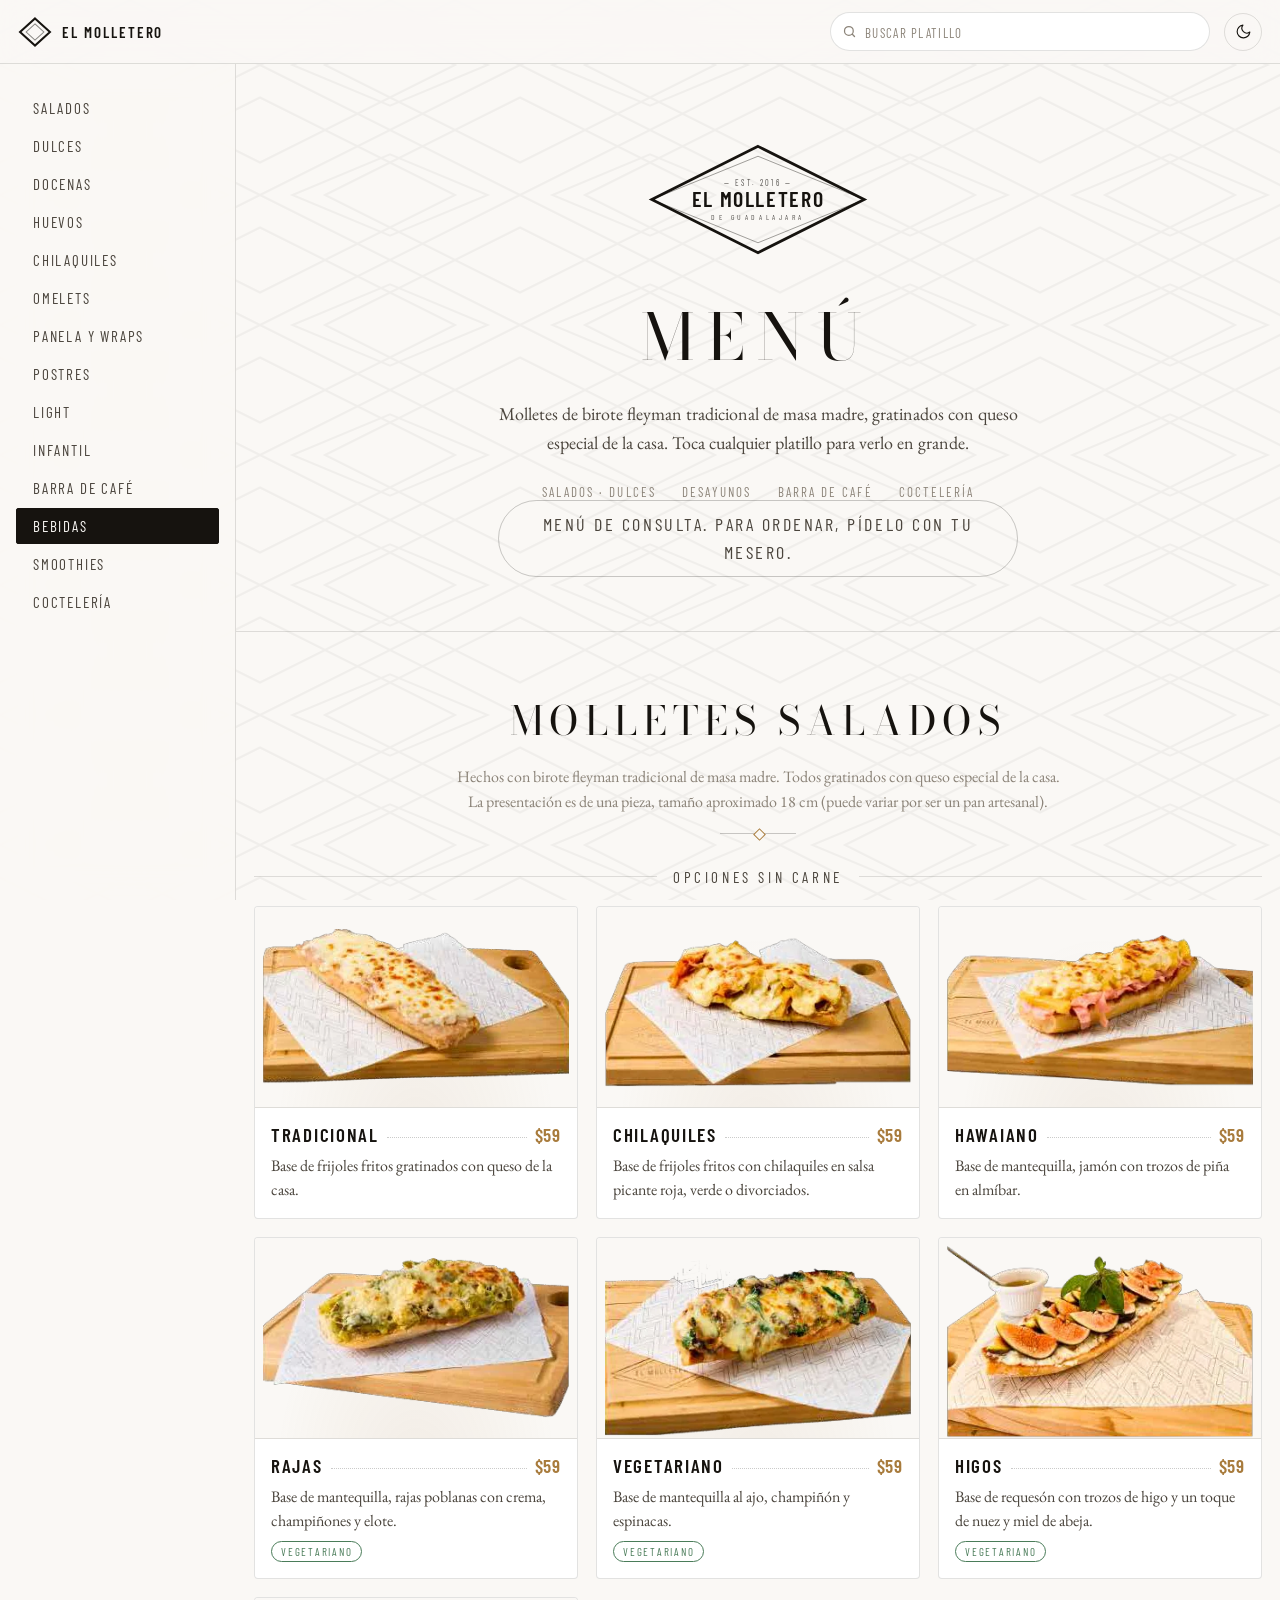
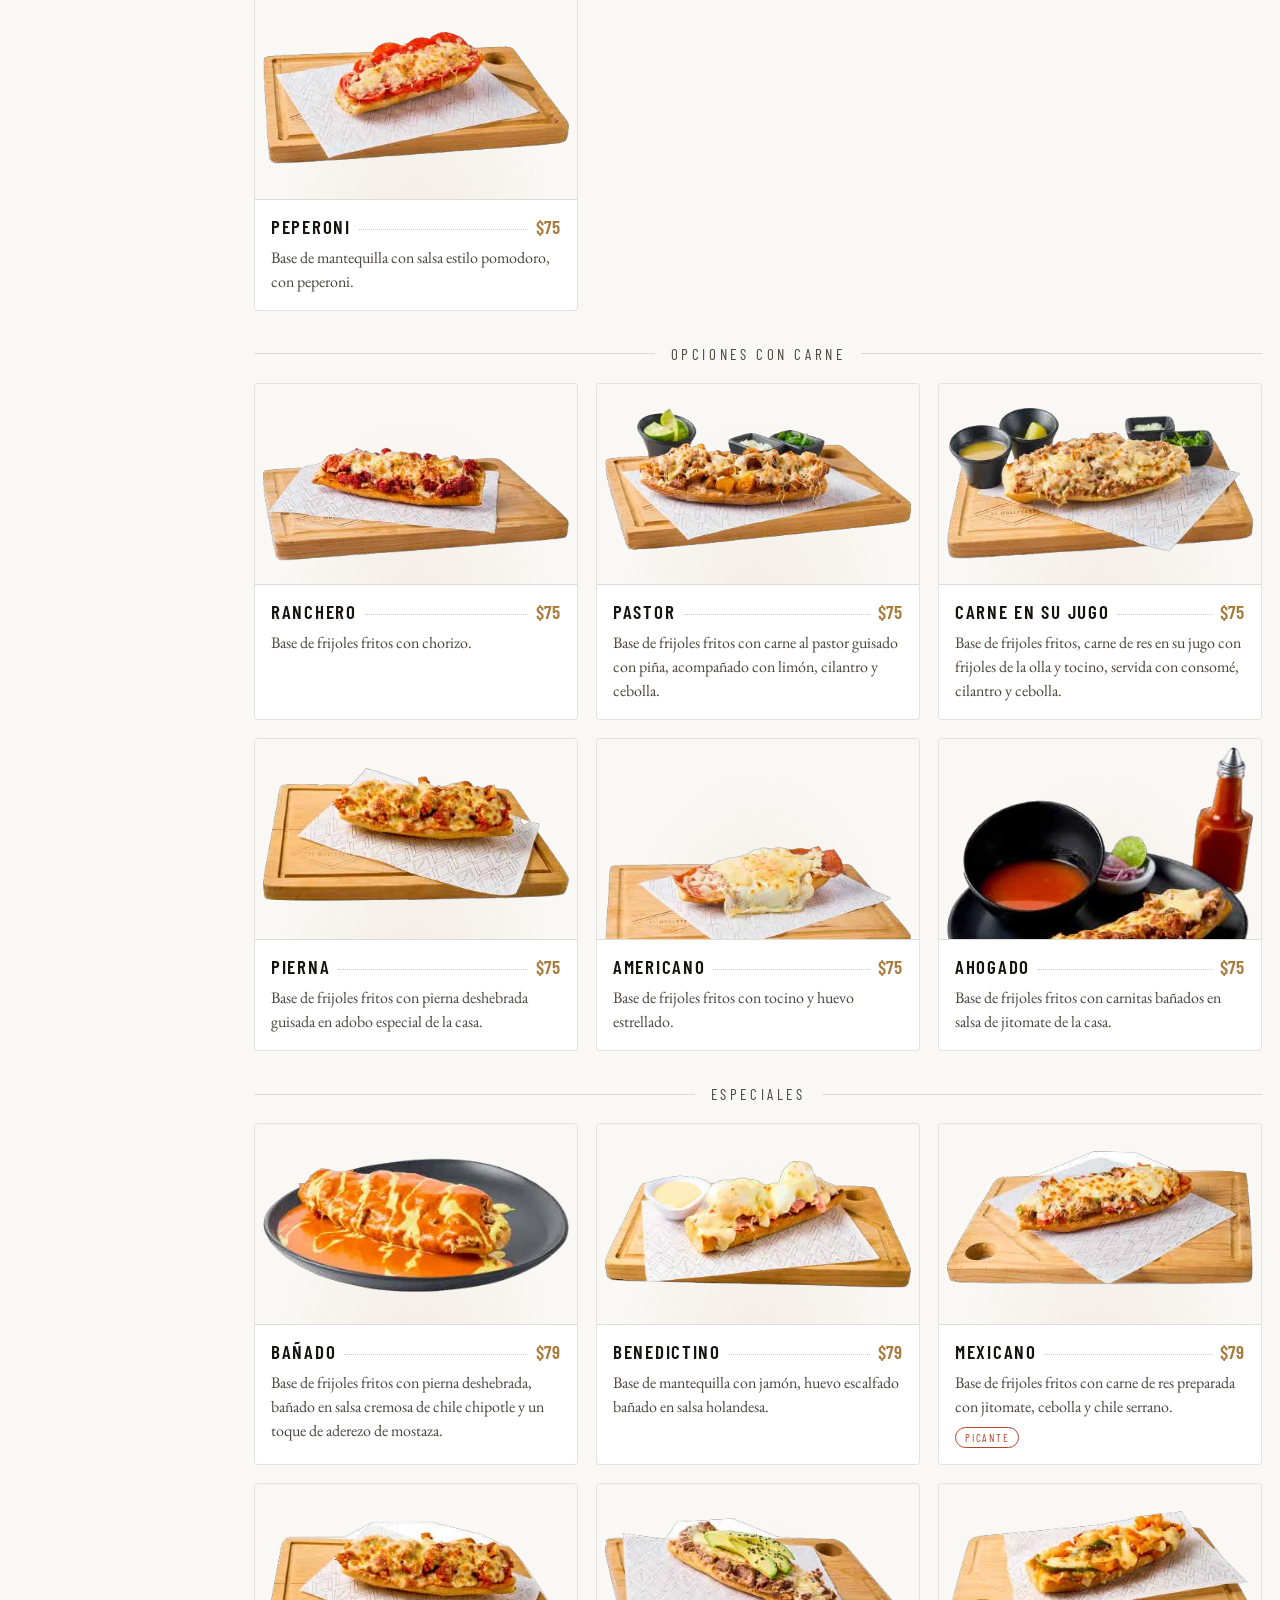
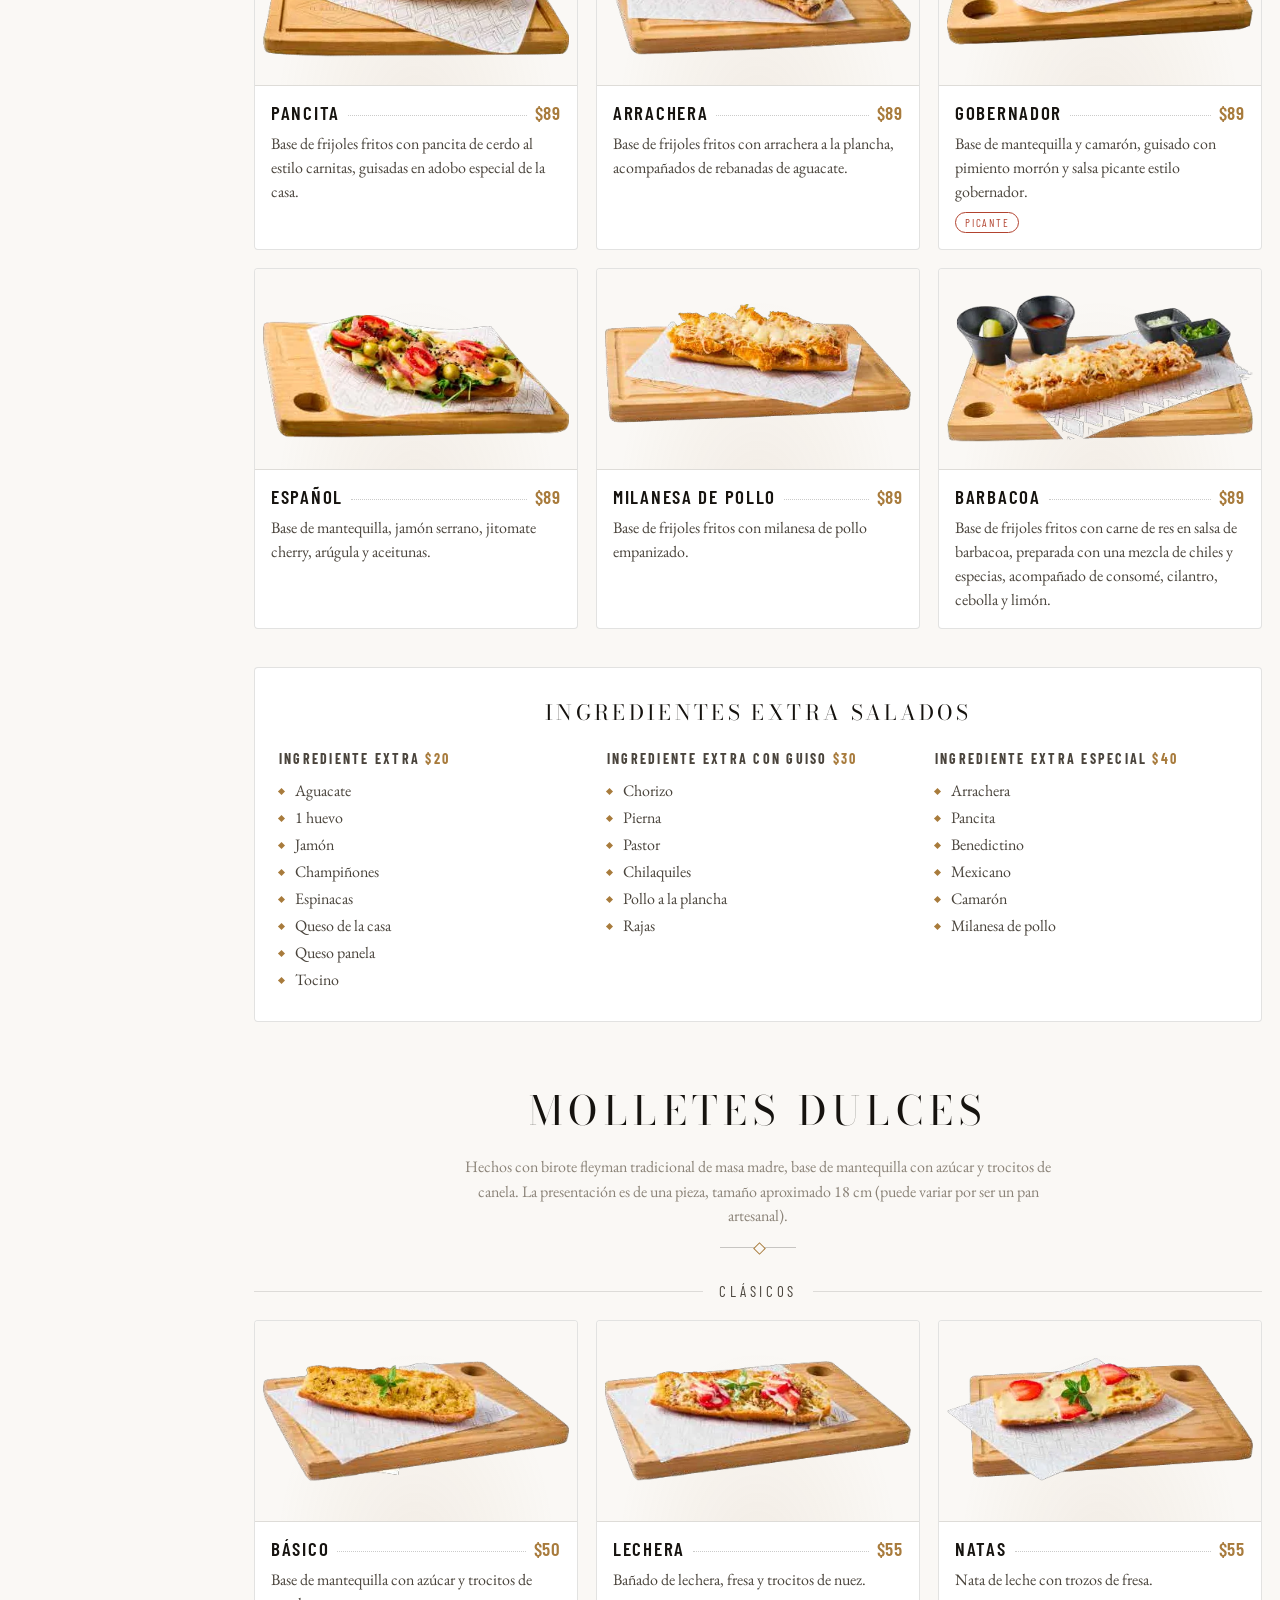
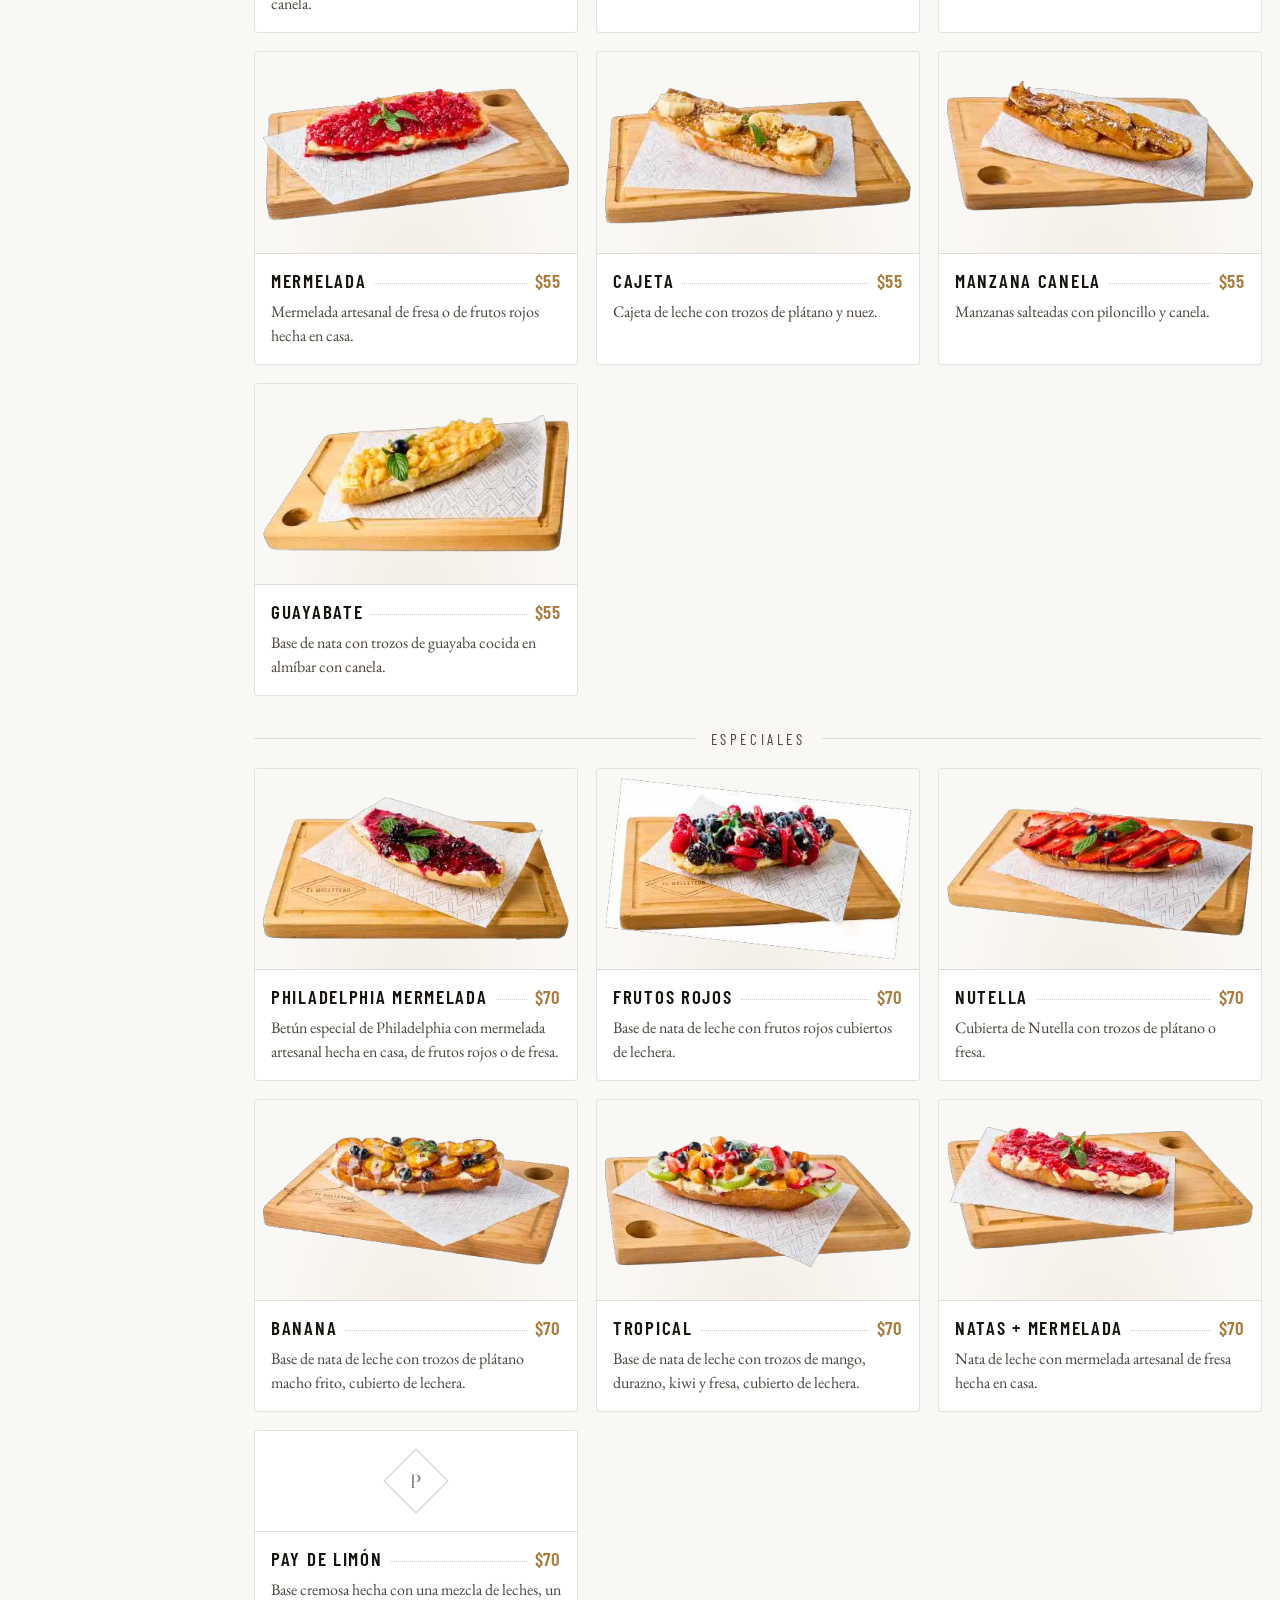
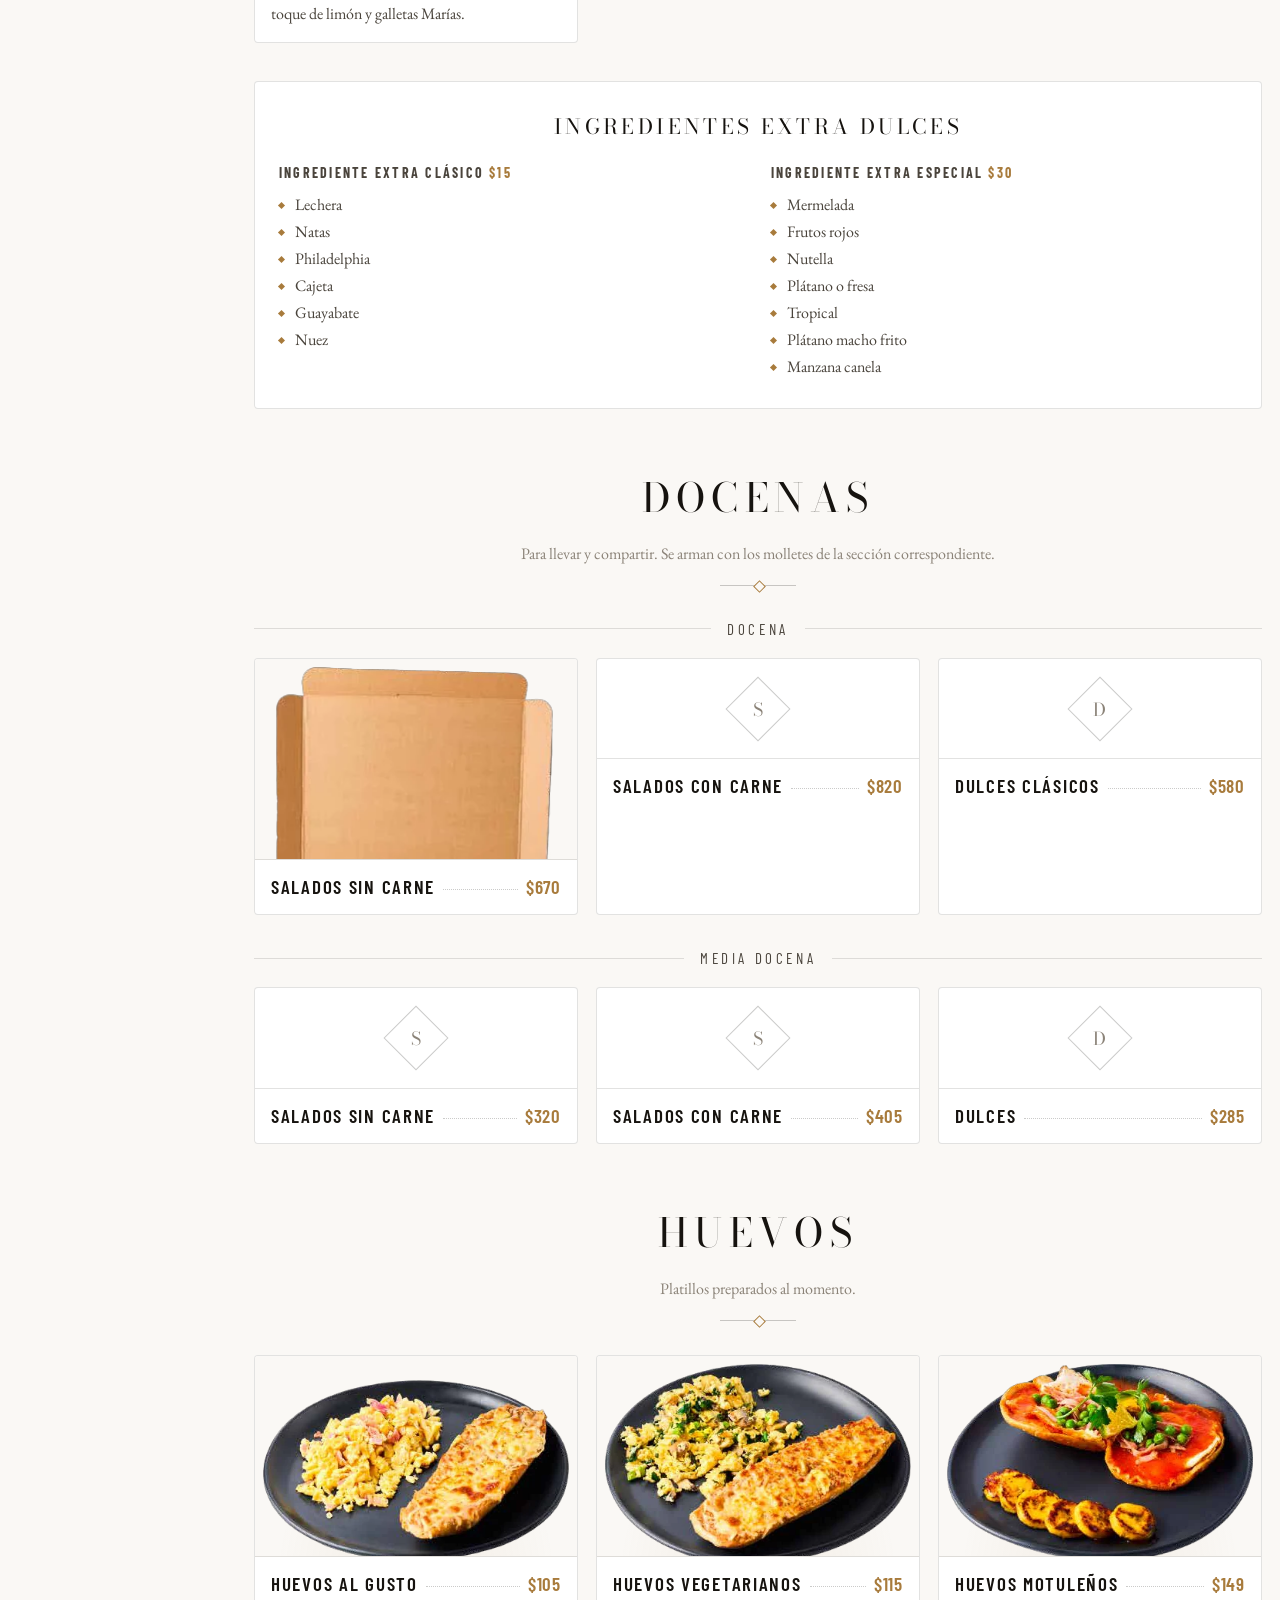
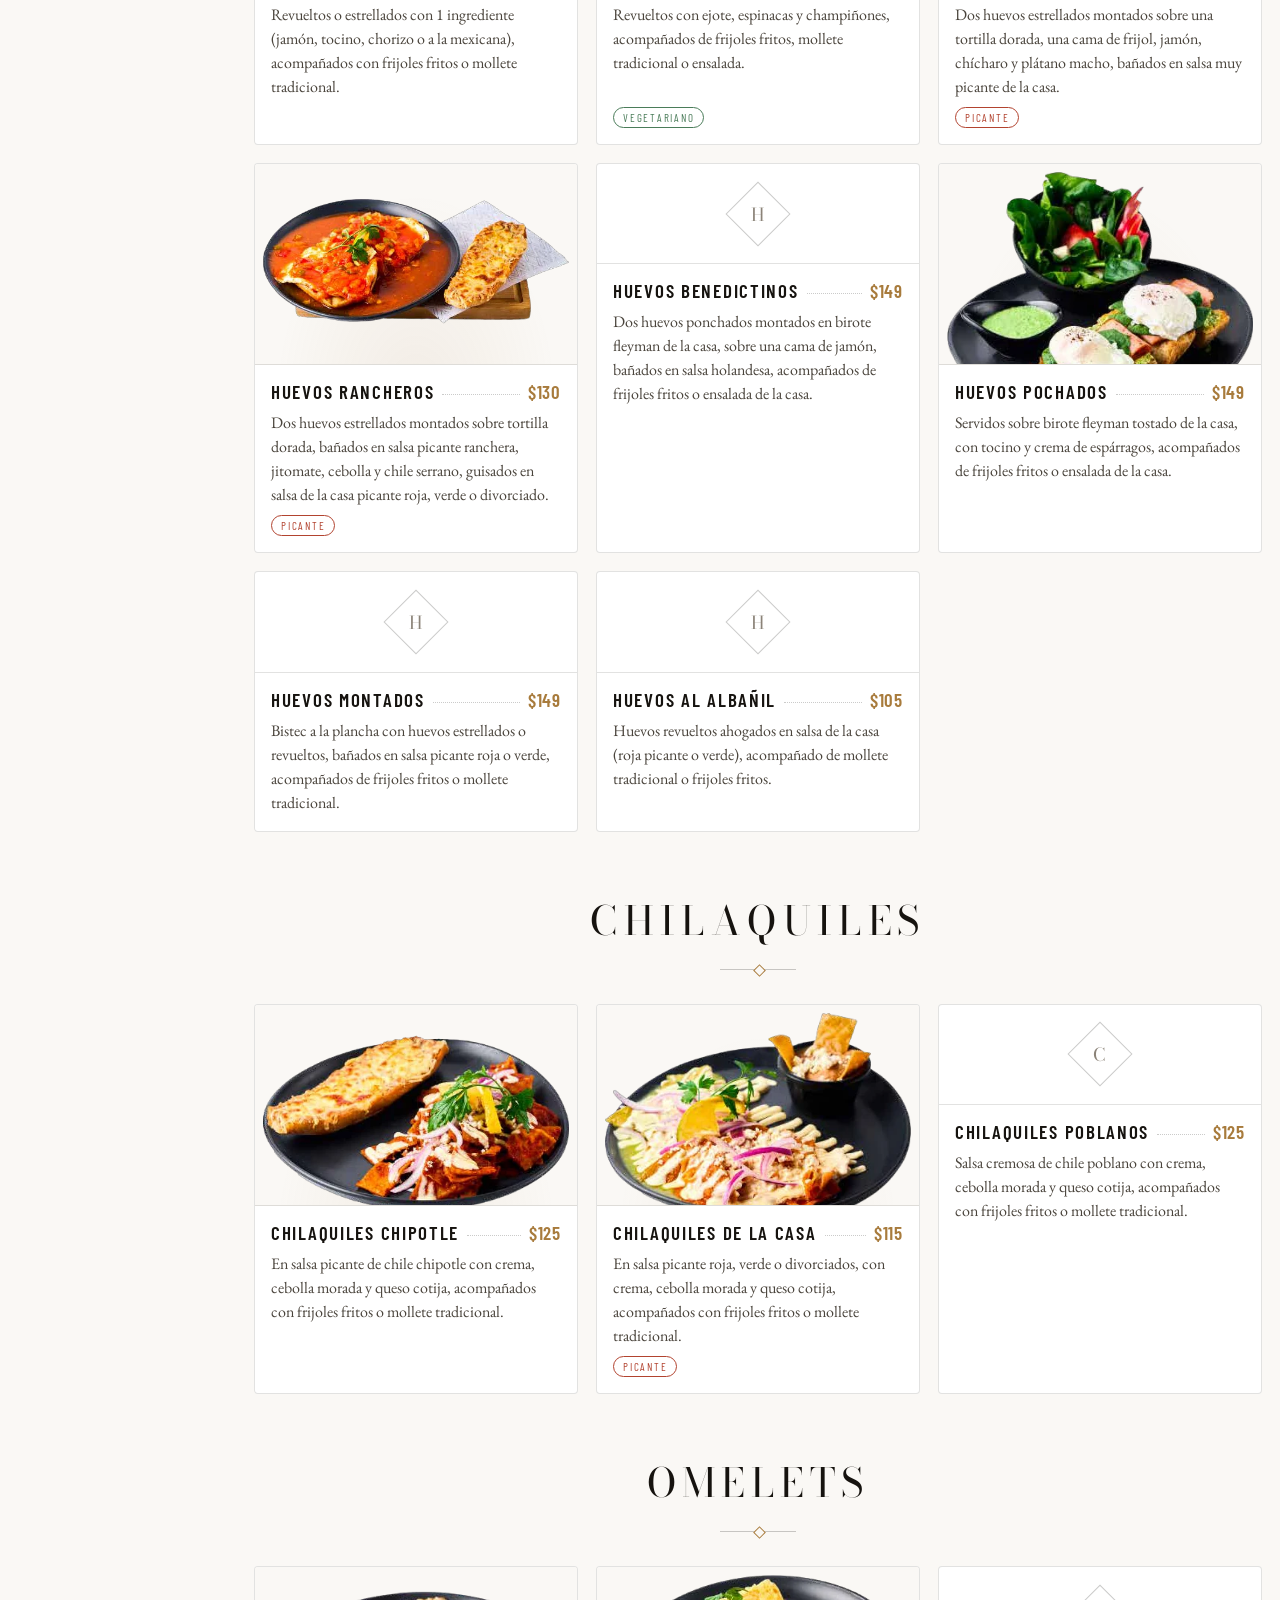
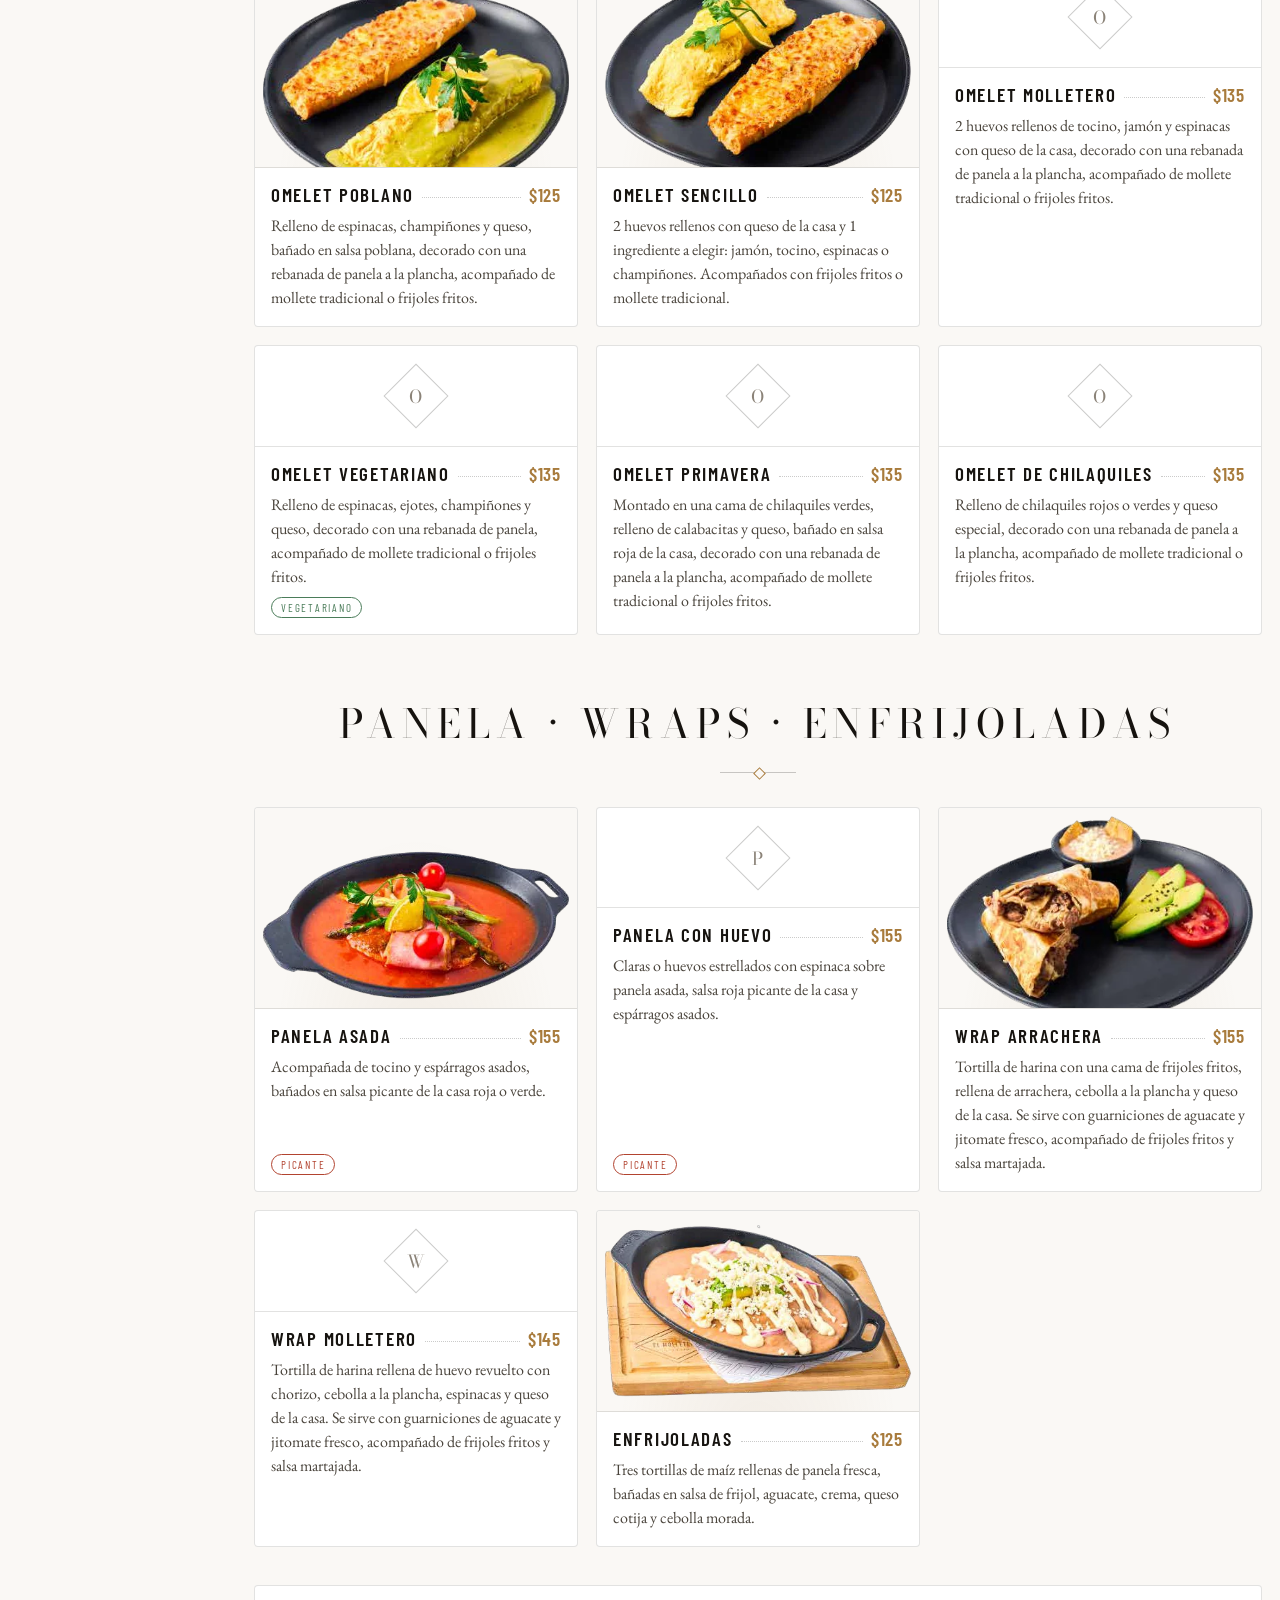
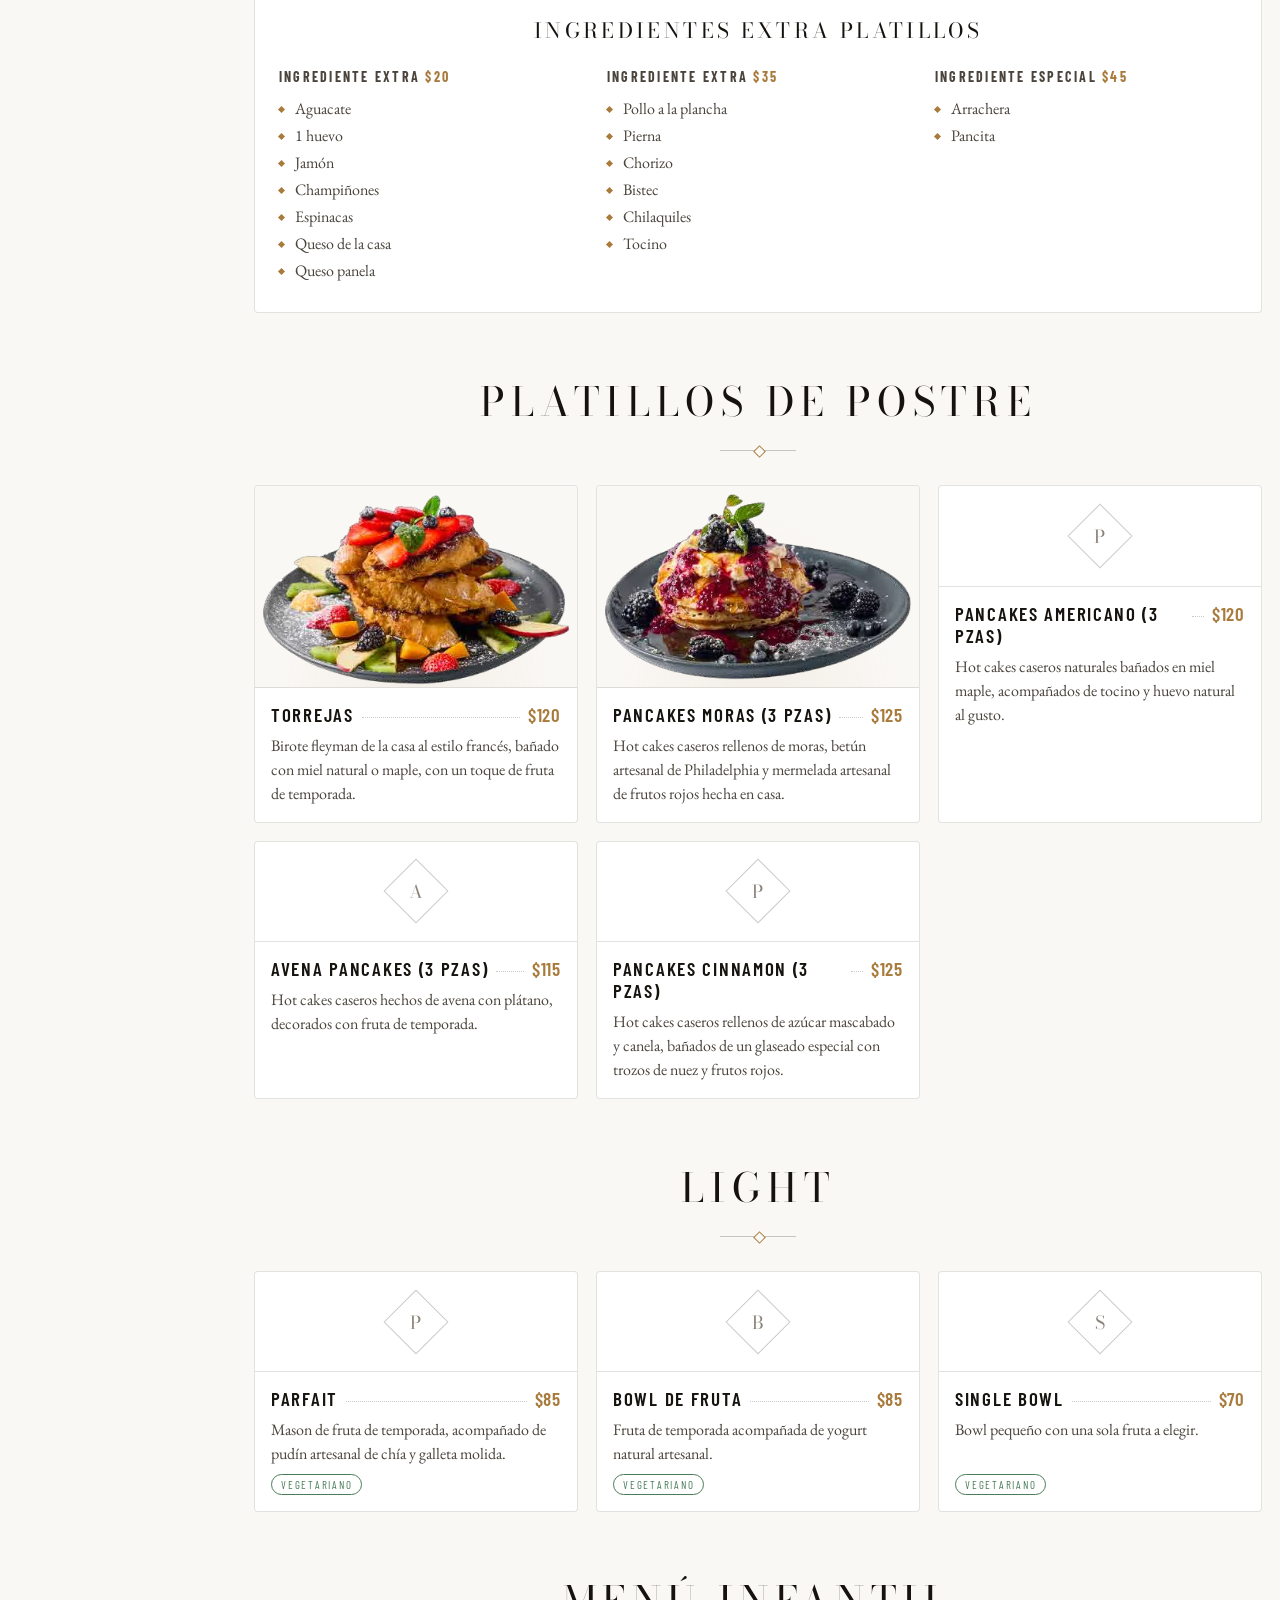
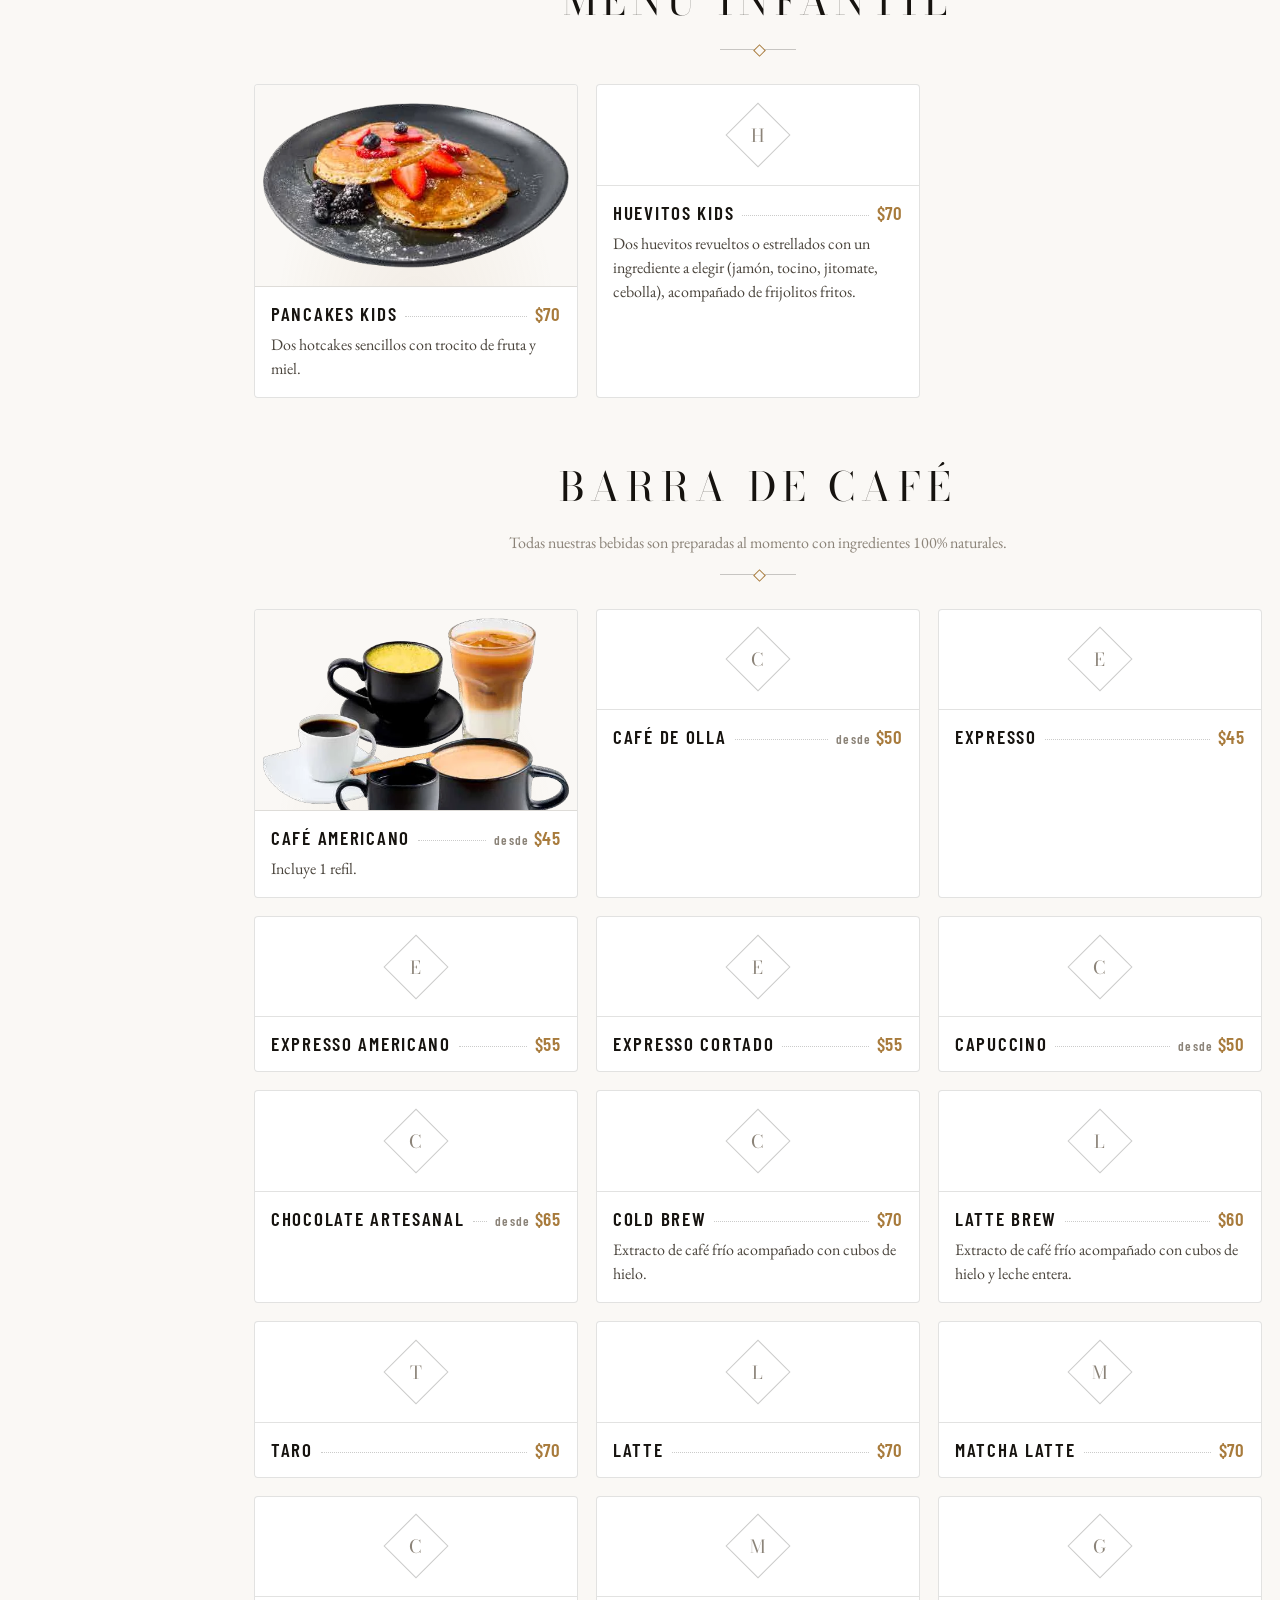
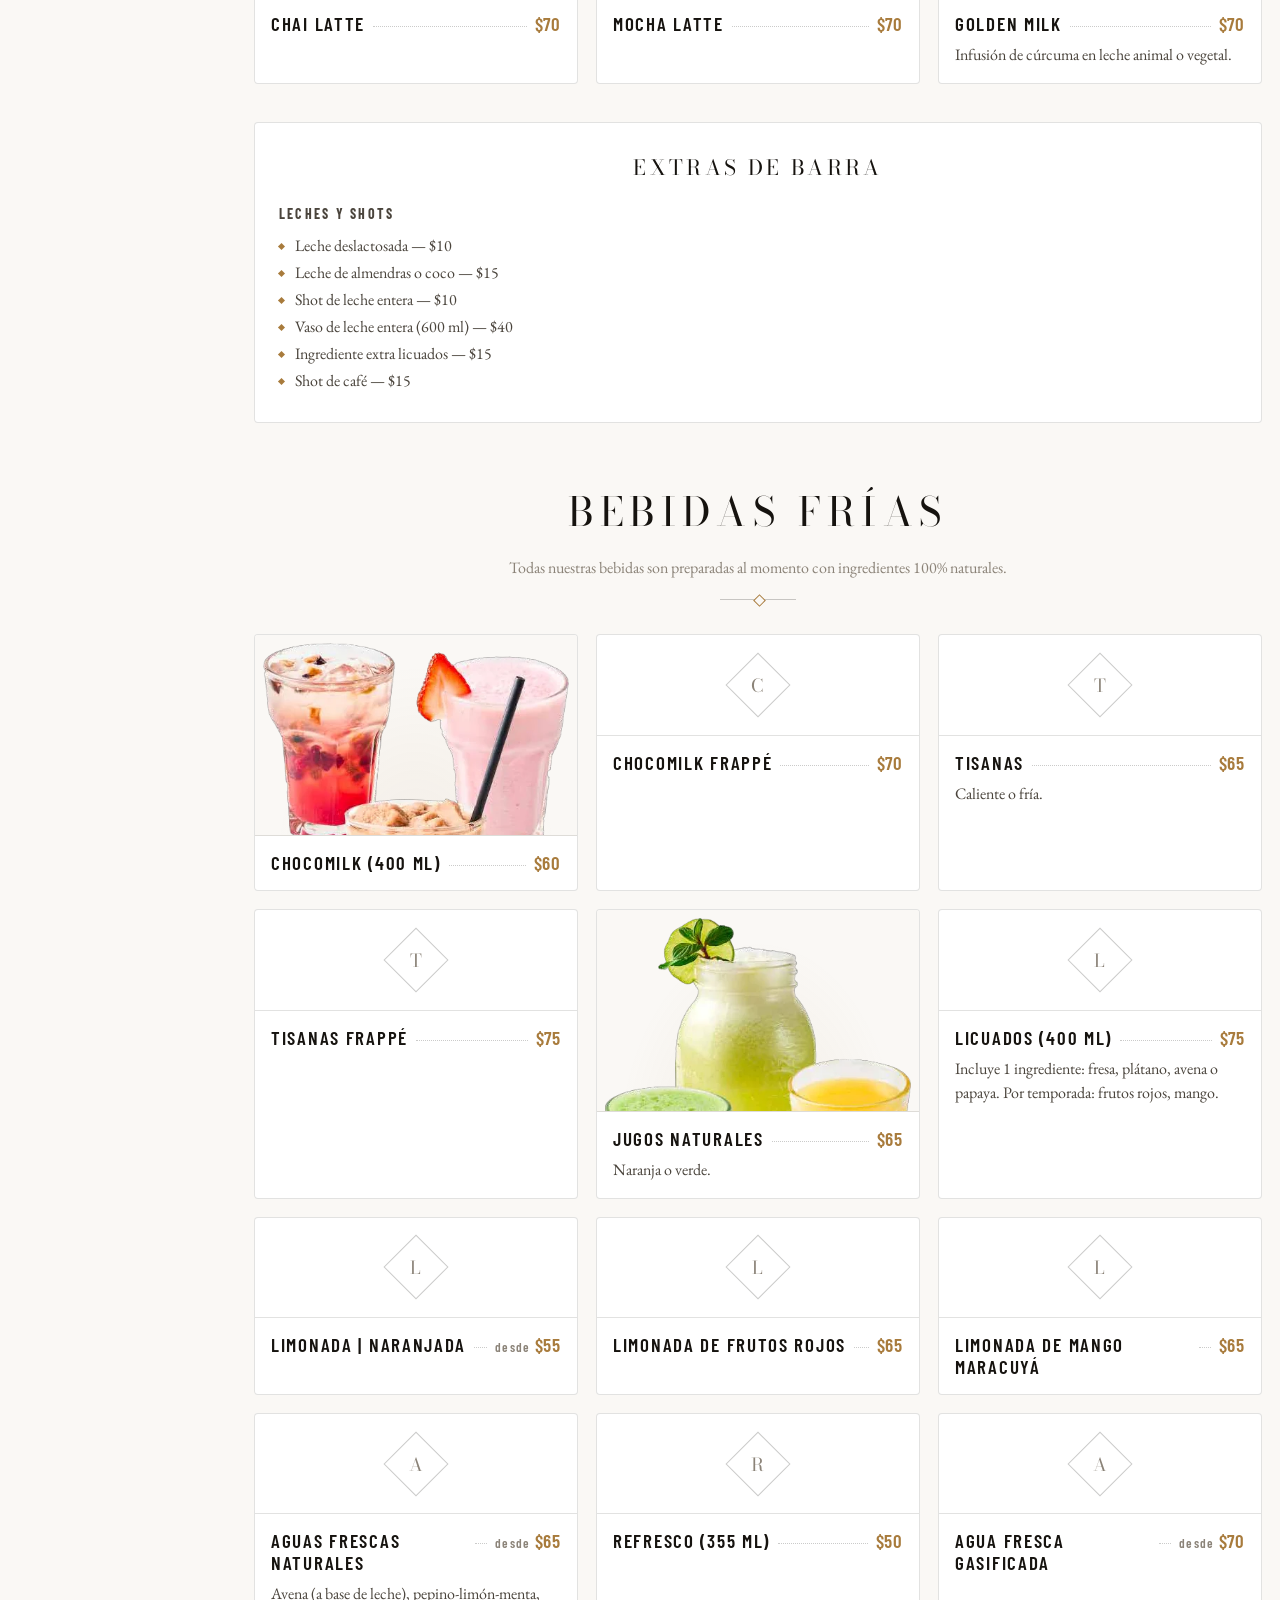
==== elmolletero/index.html @ 5d1bbedb "Add menu data and main HTML structure for El Molletero de Guadalajara" ====
<!DOCTYPE html>
<html lang="es" data-tema="claro">
<head>
<meta charset="UTF-8">
<meta name="viewport" content="width=device-width, initial-scale=1.0, viewport-fit=cover">
<title>El Molletero de Guadalajara — Menú</title>
<meta name="description" content="Menú digital de El Molletero de Guadalajara: molletes salados y dulces de birote fleyman, chilaquiles, omelets, café de especialidad, smoothies y coctelería.">
<meta name="theme-color" content="#faf8f5">

<link rel="preconnect" href="https://fonts.googleapis.com">
<link rel="preconnect" href="https://fonts.gstatic.com" crossorigin>
<link href="https://fonts.googleapis.com/css2?family=Bodoni+Moda:opsz,wght@6..96,400;6..96,500&family=Barlow+Condensed:wght@400;500;600&family=EB+Garamond:wght@400;500;600&display=swap" rel="stylesheet">

<link rel="stylesheet" href="assets/css/estilos.css">
<link rel="icon" href="data:image/svg+xml,<svg xmlns='http://www.w3.org/2000/svg' viewBox='0 0 100 100'><path d='M50 12 92 50 50 88 8 50Z' fill='none' stroke='%2316130f' stroke-width='7'/></svg>">
</head>
<body>

<div class="patron" aria-hidden="true"></div>

<!-- ===================================================== BARRA SUPERIOR -->
<header class="barra">
  <a class="barra-logo" href="#inicio" aria-label="Inicio">
    <svg viewBox="0 0 100 100" aria-hidden="true">
      <path d="M50 10 94 50 50 90 6 50Z" fill="none" stroke="currentColor" stroke-width="6"/>
      <path d="M50 26 76 50 50 74 24 50Z" fill="none" stroke="currentColor" stroke-width="3" opacity=".5"/>
    </svg>
    <span class="sans">El Molletero</span>
  </a>

  <div class="buscador">
    <svg viewBox="0 0 24 24" fill="none" stroke-width="2" stroke-linecap="round" aria-hidden="true">
      <circle cx="11" cy="11" r="7"/><path d="M20 20l-3.5-3.5"/>
    </svg>
    <label for="campoBusqueda" class="oculto">Buscar en el menú</label>
    <input id="campoBusqueda" type="search" placeholder="Buscar platillo" autocomplete="off">
    <button id="limpiarBusqueda" class="limpiar oculto" type="button" aria-label="Limpiar búsqueda">✕</button>
  </div>

  <button id="btnTema" class="btn-icono" type="button" aria-label="Cambiar tema">
    <svg class="icono-luna" viewBox="0 0 24 24" fill="none" stroke="currentColor" stroke-width="1.6" stroke-linecap="round" stroke-linejoin="round" aria-hidden="true">
      <path d="M21 12.8A9 9 0 1 1 11.2 3a7 7 0 0 0 9.8 9.8z"/>
    </svg>
    <svg class="icono-sol" viewBox="0 0 24 24" fill="none" stroke="currentColor" stroke-width="1.6" stroke-linecap="round" aria-hidden="true">
      <circle cx="12" cy="12" r="4.2"/>
      <path d="M12 2.5v2M12 19.5v2M2.5 12h2M19.5 12h2M5.2 5.2l1.4 1.4M17.4 17.4l1.4 1.4M18.8 5.2l-1.4 1.4M6.6 17.4l-1.4 1.4"/>
    </svg>
  </button>
</header>

<!-- ================================================ NAVEGACIÓN DE CATEGORÍAS -->
<nav class="nav-cats" aria-label="Categorías del menú">
  <ul id="navLista"></ul>
</nav>

<div class="contenido">

  <!-- =============================================================== HERO -->
  <header class="hero" id="inicio">
    <svg class="rombo" viewBox="0 0 420 210" aria-label="El Molletero de Guadalajara, est. 2016">
      <path d="M210 8 404 105 210 202 16 105Z" fill="none" stroke="currentColor" stroke-width="5"/>
      <path d="M186 26 380 105 186 184 -8 105Z" fill="none" stroke="currentColor" stroke-width="1.6" opacity=".45" transform="translate(24 0)"/>
      <text x="210" y="80" text-anchor="middle" font-family="Barlow Condensed, sans-serif" font-size="15" letter-spacing="4" fill="currentColor" opacity=".7">— EST. 2016 —</text>
      <text x="210" y="118" text-anchor="middle" font-family="Barlow Condensed, sans-serif" font-weight="600" font-size="40" letter-spacing="3" fill="currentColor">EL MOLLETERO</text>
      <text x="210" y="142" text-anchor="middle" font-family="Barlow Condensed, sans-serif" font-size="14" letter-spacing="6.5" fill="currentColor" opacity=".7">DE GUADALAJARA</text>
    </svg>

    <h1>Menú</h1>
    <p>Molletes de birote fleyman tradicional de masa madre, gratinados con queso especial de la casa. <span id="heroAccion">Toca cualquier platillo para verlo en grande y sumarlo a tu pedido.</span></p>

    <div class="hero-datos">
      <span>Salados · Dulces</span>
      <span>Desayunos</span>
      <span>Barra de café</span>
      <span>Coctelería</span>
    </div>
  </header>

  <!-- ============================================================== MENÚ -->
  <main>
    <div id="secciones"></div>

    <div id="sinResultados" class="sin-resultados oculto">
      <b>Sin coincidencias</b>
      Prueba con otro nombre o revisa las categorías del menú.
    </div>

    <div class="avisos">
      <p data-marca="avisoCombinacion"></p>
      <p data-marca="aviso"></p>
    </div>
  </main>

  <!-- =============================================================== PIE -->
  <footer>
    <svg class="rombo" viewBox="0 0 420 210" aria-hidden="true">
      <path d="M210 8 404 105 210 202 16 105Z" fill="none" stroke="currentColor" stroke-width="5"/>
      <text x="210" y="112" text-anchor="middle" font-family="Barlow Condensed, sans-serif" font-weight="600" font-size="34" letter-spacing="2.5" fill="currentColor">EL MOLLETERO</text>
      <text x="210" y="136" text-anchor="middle" font-family="Barlow Condensed, sans-serif" font-size="13" letter-spacing="6" fill="currentColor" opacity=".7">DE GUADALAJARA</text>
    </svg>

    <div class="datos">
      <p><a data-marca="web" href="#"></a></p>
      <p><a data-marca="correo" href="#"></a></p>
      <p data-marca="social"></p>
    </div>

    <div class="sucursales" data-marca="sucursales"></div>

    <p class="firma">Menú digital · El Molletero®</p>
  </footer>

</div>

<!-- ==================================================== BARRA DE PEDIDO -->
<div class="barra-pedido" id="barraPedido">
  <div class="resumen"><b id="piezas">0</b> <span id="palabraPiezas">productos</span> · <b id="totalBarra">$0</b></div>
  <button id="btnVerPedido" type="button">Ver pedido</button>
</div>

<!-- ================================================== MODAL DE DETALLE -->
<div class="velo" id="modalDetalle" role="dialog" aria-modal="true" aria-label="Detalle del platillo">
  <div class="hoja">
    <div class="hoja-cab">
      <h2 id="tituloDetalle">Platillo</h2>
      <button class="cerrar" type="button" data-cerrar aria-label="Cerrar">✕</button>
    </div>
    <div class="hoja-cuerpo" id="detalleCuerpo"></div>
    <div class="hoja-pie">
      <div class="fila-agregar">
        <div class="contador" id="contadorDetalle"></div>
        <button class="btn-principal" id="btnAgregarDetalle" type="button">Agregar</button>
      </div>
    </div>
  </div>
</div>

<!-- =================================================== MODAL DE PEDIDO -->
<div class="velo" id="modalPedido" role="dialog" aria-modal="true" aria-label="Tu pedido">
  <div class="hoja">
    <div class="hoja-cab">
      <h2>Tu pedido</h2>
      <button class="cerrar" type="button" data-cerrar aria-label="Cerrar">✕</button>
    </div>
    <div class="hoja-cuerpo">
      <div id="listaPedido"></div>
    </div>
    <div class="hoja-pie">
      <div class="total"><span>Total</span><b id="totalPedido">$0</b></div>
      <button class="btn-principal wa" id="btnWhatsapp" type="button" disabled>Enviar pedido por WhatsApp</button>
      <p class="aviso-modal">
        <button id="btnVaciar" class="oculto" type="button" style="background:none;border:none;text-decoration:underline;color:inherit;font:inherit;padding:0;">Vaciar pedido</button>
      </p>
      <p class="aviso-modal" data-marca="aviso"></p>
    </div>
  </div>
</div>

<script src="assets/js/datos.js"></script>
<script src="assets/js/app.js"></script>
</body>
</html>
---- elmolletero/assets/css/estilos.css ----
/* =====================================================================
   EL MOLLETERO — Menú digital
   Paleta monocroma de la marca + acento dorado tostado.
   ===================================================================== */

:root{
  --papel:       #faf8f5;
  --papel-2:     #ffffff;
  --tinta:       #16130f;
  --tinta-suave: #4a443c;
  --gris:        #8b8378;
  --linea:       rgba(22,19,15,.12);
  --linea-fuerte:rgba(22,19,15,.22);
  --acento:      #a87b3c;
  --acento-claro:#c9a063;
  --verde:       #4a7c59;
  --rojo:        #b2432f;
  --sombra:      0 1px 2px rgba(22,19,15,.04), 0 8px 24px -12px rgba(22,19,15,.18);
  --sombra-alta: 0 24px 60px -24px rgba(22,19,15,.38);
  --radio:       4px;
  --barra:       64px;
  --lateral:     236px;
  --nav-pie:     63px;                        /* alto del nav inferior en móvil */
  --pedido-alto: 64px;                        /* alto de la barra de pedido */
  --seguro-abajo: env(safe-area-inset-bottom, 0px);
}

:root[data-tema="oscuro"]{
  --papel:       #14120f;
  --papel-2:     #1c1917;
  --tinta:       #f4f0e9;
  --tinta-suave: #cec7bb;
  --gris:        #8f877b;
  --linea:       rgba(244,240,233,.14);
  --linea-fuerte:rgba(244,240,233,.26);
  --acento:      #d0a664;
  --acento-claro:#e5c48c;
  --verde:       #7bab88;
  --rojo:        #dd7a63;
  --sombra:      0 1px 2px rgba(0,0,0,.4), 0 8px 24px -12px rgba(0,0,0,.6);
  --sombra-alta: 0 24px 60px -24px rgba(0,0,0,.8);
  --patron:      rgba(244,240,233,.05);
}

*{ box-sizing:border-box; -webkit-tap-highlight-color:transparent; }
html{ scroll-behavior:smooth; }
body{
  margin:0;
  padding-top:var(--barra);
  background:var(--papel);
  color:var(--tinta);
  font-family:'EB Garamond', Georgia, serif;
  font-size:17px;
  -webkit-font-smoothing:antialiased;
  transition:background .3s, color .3s;
}
img{ max-width:100%; display:block; }
button{ font:inherit; color:inherit; cursor:pointer; }
a{ color:inherit; }

:focus-visible{ outline:2px solid var(--acento); outline-offset:3px; border-radius:2px; }

/* Rombos entrelazados de la marca, como marca de agua del papel */
.patron{
  position:fixed; inset:0; z-index:-1; pointer-events:none;
  opacity:.038;
  background-image:url("data:image/svg+xml,%3Csvg xmlns='http://www.w3.org/2000/svg' width='160' height='80' viewBox='0 0 160 80'%3E%3Cg fill='none' stroke='%23000' stroke-width='1.3'%3E%3Cpath d='M0 40 80 0 160 40 80 80Z'/%3E%3Cpath d='M-40 40 40 0 120 40 40 80Z'/%3E%3Cpath d='M40 40 120 0 200 40 120 80Z'/%3E%3Cpath d='M20 40 80 15 140 40 80 65Z'/%3E%3C/g%3E%3C/svg%3E");
  background-size:260px 130px;
}
:root[data-tema="oscuro"] .patron{ filter:invert(1); opacity:.06; }

.oculto{ display:none !important; }

/* ------------------------------------------------------- TIPOGRAFÍA */
.display{
  font-family:'Bodoni Moda', 'Playfair Display', Didot, serif;
  font-weight:400;
  letter-spacing:.14em;
  text-transform:uppercase;
}
.sans{
  font-family:'Barlow Condensed', 'Oswald', sans-serif;
  text-transform:uppercase;
  letter-spacing:.13em;
}

/* ============================================================ BARRA */
.barra{
  position:fixed; top:0; left:0; right:0; z-index:120;
  height:var(--barra);
  display:flex; align-items:center; gap:14px;
  padding:0 18px;
  background:color-mix(in srgb, var(--papel) 88%, transparent);
  backdrop-filter:blur(14px) saturate(1.2);
  border-bottom:1px solid var(--linea);
}
.barra-logo{ display:flex; align-items:center; gap:10px; flex:0 0 auto; text-decoration:none; }
.barra-logo svg{ width:34px; height:34px; }
.barra-logo span{ font-size:15px; font-weight:600; }
@media (max-width:520px){ .barra-logo span{ display:none; } }

.buscador{
  flex:1; min-width:0; max-width:380px; margin-left:auto;
  position:relative; display:flex; align-items:center;
}
.buscador svg{
  position:absolute; left:12px; width:15px; height:15px;
  stroke:var(--gris); pointer-events:none;
}
.buscador input{
  width:100%; padding:9px 34px 9px 34px;
  font-family:'Barlow Condensed', sans-serif;
  font-size:16px; letter-spacing:.06em;
  color:var(--tinta);
  background:var(--papel-2);
  border:1px solid var(--linea);
  border-radius:99px;
  transition:border-color .2s;
}
.buscador input::placeholder{ color:var(--gris); text-transform:uppercase; letter-spacing:.1em; font-size:13px; }
.buscador input:focus{ outline:none; border-color:var(--acento); }
.buscador .limpiar{
  position:absolute; right:8px;
  width:22px; height:22px; line-height:1;
  border:none; background:none; color:var(--gris); font-size:16px;
}

.btn-icono{
  flex:0 0 auto;
  width:38px; height:38px; display:grid; place-items:center;
  background:none; border:1px solid var(--linea); border-radius:99px;
  transition:border-color .2s, background .2s;
}
.btn-icono:hover{ border-color:var(--acento); }
.btn-icono svg{ width:17px; height:17px; }
:root[data-tema="oscuro"] .icono-luna{ display:none; }
:root:not([data-tema="oscuro"]) .icono-sol{ display:none; }

/* ============================================== NAV DE CATEGORÍAS */
.nav-cats{
  position:fixed; top:var(--barra); left:0; right:0; z-index:110;
  background:color-mix(in srgb, var(--papel) 92%, transparent);
  backdrop-filter:blur(14px);
  border-bottom:1px solid var(--linea);
}
.nav-cats ul{
  display:flex; gap:6px; margin:0; padding:9px 14px;
  list-style:none; overflow-x:auto; scrollbar-width:none;
}
.nav-cats ul::-webkit-scrollbar{ display:none; }
.nav-cats a{
  display:block; flex:0 0 auto; white-space:nowrap;
  font-family:'Barlow Condensed', sans-serif;
  font-size:15px; letter-spacing:.12em; text-transform:uppercase;
  color:var(--tinta-suave); text-decoration:none;
  padding:6px 14px; border-radius:99px;
  border:1px solid transparent;
  transition:.2s;
}
.nav-cats a:hover{ color:var(--tinta); border-color:var(--linea); }
.nav-cats a.activo{
  color:var(--papel); background:var(--tinta); border-color:var(--tinta);
}

/* ============================================================ HERO */
.hero{
  text-align:center;
  padding:78px 20px 54px;
  border-bottom:1px solid var(--linea);
}
.hero .rombo{ width:230px; max-width:64vw; height:auto; margin:0 auto 26px; }
.hero h1{
  font-family:'Bodoni Moda', serif; font-weight:400;
  font-size:clamp(38px, 9vw, 64px); letter-spacing:.2em;
  margin:0 0 14px; text-transform:uppercase;
}
.hero p{
  max-width:520px; margin:0 auto;
  font-size:18px; line-height:1.6; color:var(--tinta-suave);
}
.hero-datos{
  display:flex; justify-content:center; flex-wrap:wrap; gap:10px 26px;
  margin-top:26px;
  font-family:'Barlow Condensed', sans-serif;
  font-size:13px; letter-spacing:.16em; text-transform:uppercase; color:var(--gris);
}

/* ======================================================== SECCIONES */
main{ max-width:1220px; margin:0 auto; padding:0 18px 140px; }

.seccion{ padding-top:58px; scroll-margin-top:118px; }
.seccion-cab{ text-align:center; margin-bottom:34px; }
.seccion-cab h2{
  font-family:'Bodoni Moda', serif; font-weight:400;
  font-size:clamp(27px, 5.4vw, 40px); letter-spacing:.16em;
  text-transform:uppercase; margin:0;
}
.seccion-cab .nota{
  max-width:620px; margin:14px auto 0;
  font-size:16px; line-height:1.55; color:var(--gris);
}
.filete{
  width:76px; height:1px; margin:18px auto 0;
  background:var(--linea-fuerte); position:relative;
}
.filete::after{
  content:""; position:absolute; left:50%; top:50%;
  width:7px; height:7px; margin:-3.5px 0 0 -3.5px;
  background:var(--papel); border:1px solid var(--acento);
  transform:rotate(45deg);
}

.grupo-titulo{
  display:flex; align-items:center; gap:16px;
  margin:34px 0 20px;
}
.grupo-titulo span{
  font-family:'Barlow Condensed', sans-serif;
  font-size:15px; letter-spacing:.24em; text-transform:uppercase;
  color:var(--tinta-suave); white-space:nowrap;
}
.grupo-titulo::before, .grupo-titulo::after{
  content:""; flex:1; height:1px; background:var(--linea);
}

/* =========================================================== FICHAS */
.rejilla{
  display:grid; gap:18px;
  grid-template-columns:repeat(auto-fill, minmax(255px, 1fr));
}

.ficha{
  position:relative;
  display:flex; flex-direction:column;
  background:var(--papel-2);
  border:1px solid var(--linea);
  border-radius:var(--radio);
  overflow:hidden;
  text-align:left;
  padding:0;
  transition:transform .22s cubic-bezier(.2,.7,.3,1), box-shadow .22s, border-color .22s;
}
.ficha:hover{ transform:translateY(-3px); border-color:var(--linea-fuerte); box-shadow:var(--sombra); }

.ficha-foto{
  position:relative;
  aspect-ratio:16/10;
  display:grid; place-items:center;
  background:
    radial-gradient(ellipse at 50% 120%, color-mix(in srgb, var(--acento) 9%, transparent), transparent 62%),
    var(--papel);
  border-bottom:1px solid var(--linea);
  overflow:hidden;
}
.ficha-foto img{
  width:100%; height:100%; object-fit:contain;
  padding:8px;
  transition:transform .4s cubic-bezier(.2,.7,.3,1);
}
.ficha:hover .ficha-foto img{ transform:scale(1.06); }

/* Los platillos sin foto ocupan menos alto: la retícula queda más pareja */
.ficha-foto.sin-foto{ aspect-ratio:16/5; background:none; }
.ficha-foto.sin-foto .monograma{ width:46px; height:46px; }
.ficha-foto.sin-foto .monograma b{ font-size:18px; }

/* Monograma para los platillos que no traen foto en el menú impreso */
.monograma{
  width:66px; height:66px; display:grid; place-items:center;
  border:1px solid var(--linea-fuerte);
  transform:rotate(45deg);
  color:var(--gris);
}
.monograma b{
  transform:rotate(-45deg);
  font-family:'Bodoni Moda', serif; font-weight:400;
  font-size:24px; letter-spacing:.04em;
}

.ficha-cuerpo{ padding:15px 16px 16px; display:flex; flex-direction:column; flex:1; gap:8px; }
.ficha-linea{ display:flex; align-items:baseline; gap:8px; }
.ficha-linea h3{
  font-family:'Barlow Condensed', sans-serif;
  font-size:19px; font-weight:600; letter-spacing:.09em; text-transform:uppercase;
  margin:0; line-height:1.15;
}
.puntos{ flex:1; border-bottom:1px dotted var(--linea-fuerte); transform:translateY(-4px); min-width:12px; }
.precio{
  font-family:'Barlow Condensed', sans-serif;
  font-size:19px; font-weight:600; letter-spacing:.04em;
  color:var(--acento); white-space:nowrap;
}
.precio small{ font-size:13px; letter-spacing:.1em; color:var(--gris); }

.ficha-desc{
  margin:0; font-size:16px; line-height:1.5; color:var(--tinta-suave);
  flex:1;
}

.etiquetas{ display:flex; gap:6px; flex-wrap:wrap; }
.etiqueta{
  font-family:'Barlow Condensed', sans-serif;
  font-size:11px; letter-spacing:.16em; text-transform:uppercase;
  padding:3px 9px; border-radius:99px;
  border:1px solid currentColor;
}
.etiqueta.veg{ color:var(--verde); }
.etiqueta.picante{ color:var(--rojo); }

.ficha-pie{ display:flex; align-items:center; gap:8px; margin-top:2px; }
.btn-agregar{
  flex:1;
  padding:9px 14px;
  font-family:'Barlow Condensed', sans-serif;
  font-size:14px; letter-spacing:.16em; text-transform:uppercase;
  background:transparent; color:var(--tinta);
  border:1px solid var(--linea-fuerte); border-radius:99px;
  transition:.2s;
}
.btn-agregar:hover{ background:var(--tinta); color:var(--papel); border-color:var(--tinta); }
.btn-agregar.hecho{ background:var(--verde); border-color:var(--verde); color:#fff; }

/* ============================================================ EXTRAS */
.extras{
  margin-top:38px; padding:28px 24px;
  border:1px solid var(--linea); border-radius:var(--radio);
  background:var(--papel-2);
}
.extras h3{
  font-family:'Bodoni Moda', serif; font-weight:400;
  font-size:21px; letter-spacing:.16em; text-transform:uppercase;
  margin:0 0 22px; text-align:center;
}
.extras-cols{
  display:grid; gap:26px;
  grid-template-columns:repeat(auto-fit, minmax(210px, 1fr));
}
.extras-col h4{
  font-family:'Barlow Condensed', sans-serif;
  font-size:14px; letter-spacing:.16em; text-transform:uppercase;
  color:var(--tinta-suave); margin:0 0 10px;
}
.extras-col h4 b{ color:var(--acento); }
.extras-col ul{ margin:0; padding:0; list-style:none; }
.extras-col li{
  font-size:16px; color:var(--tinta-suave);
  padding:3px 0 3px 16px; position:relative;
}
.extras-col li::before{
  content:""; position:absolute; left:0; top:12px;
  width:5px; height:5px; background:var(--acento);
  transform:rotate(45deg);
}

/* ================================================== BARRA DE PEDIDO */
.barra-pedido{
  position:fixed; left:0; right:0; bottom:0; z-index:130;
  display:flex; align-items:center; justify-content:space-between; gap:16px;
  padding:14px 20px;
  background:var(--tinta); color:var(--papel);
  opacity:0; visibility:hidden;
  transform:translateY(26px);
  transition:transform .32s cubic-bezier(.2,.7,.3,1), opacity .26s, visibility .26s;
}
.barra-pedido.visible{ opacity:1; visibility:visible; transform:none; }
.barra-pedido .resumen{
  font-family:'Barlow Condensed', sans-serif;
  font-size:16px; letter-spacing:.1em; text-transform:uppercase;
}
.barra-pedido .resumen b{ color:var(--acento-claro); }
.barra-pedido button{
  padding:10px 22px;
  font-family:'Barlow Condensed', sans-serif;
  font-size:15px; letter-spacing:.16em; text-transform:uppercase;
  background:var(--acento); color:#fff;
  border:none; border-radius:99px;
  transition:background .2s;
}
.barra-pedido button:hover{ background:var(--acento-claro); }

/* ============================================================ MODALES */
.velo{
  position:fixed; inset:0; z-index:200;
  /* alto real de la ventana: en el celular, 100vh se pasa por debajo de la
     barra del navegador y recortaba el final del modal */
  height:100%;
  height:100dvh;
  background:rgba(12,10,8,.62);
  backdrop-filter:blur(3px);
  display:flex; align-items:flex-end; justify-content:center;
  opacity:0; pointer-events:none;
  transition:opacity .26s;
}
.velo.visible{ opacity:1; pointer-events:auto; }

/* Las alturas van en % del velo (no en vh) para que siempre quepa */
.hoja{
  width:100%; max-width:560px; max-height:calc(100% - 34px);
  display:flex; flex-direction:column;
  background:var(--papel);
  border:1px solid var(--linea);
  border-radius:14px 14px 0 0;
  box-shadow:var(--sombra-alta);
  transform:translateY(26px);
  transition:transform .26s cubic-bezier(.2,.7,.3,1);
  overflow:hidden;
}
.velo.visible .hoja{ transform:none; }

.hoja-cab{
  display:flex; align-items:center; justify-content:space-between; gap:14px;
  padding:18px 22px; border-bottom:1px solid var(--linea);
}
.hoja-cab h2{
  font-family:'Bodoni Moda', serif; font-weight:400;
  font-size:21px; letter-spacing:.14em; text-transform:uppercase; margin:0;
}
.cerrar{
  width:34px; height:34px; flex:0 0 auto;
  display:grid; place-items:center;
  background:none; border:1px solid var(--linea); border-radius:99px;
  font-size:15px; line-height:1;
}
.cerrar:hover{ border-color:var(--acento); }

/* flex:1 + min-height:0 hacen que el scroll ocurra AQUÍ dentro y no que la
   hoja crezca de más y se salga por abajo */
.hoja-cuerpo{
  flex:1 1 auto; min-height:0;
  padding:22px; overflow-y:auto;
  -webkit-overflow-scrolling:touch; overscroll-behavior:contain;
}
/* sin pie (modo consulta): el cuerpo respeta la barra de gestos del teléfono */
.hoja-cuerpo:last-child{ padding-bottom:calc(22px + var(--seguro-abajo)); }
.hoja-pie{ padding:18px 22px; border-top:1px solid var(--linea); background:var(--papel-2); }

/* --- Detalle del platillo --- */
.detalle-foto{
  aspect-ratio:16/9; margin:-22px -22px 20px;
  display:grid; place-items:center;
  background:
    radial-gradient(ellipse at 50% 120%, color-mix(in srgb, var(--acento) 12%, transparent), transparent 62%),
    var(--papel-2);
  border-bottom:1px solid var(--linea);
}
.detalle-foto img{ width:100%; height:100%; object-fit:contain; padding:12px; }
.detalle-nombre{
  font-family:'Barlow Condensed', sans-serif;
  font-size:26px; font-weight:600; letter-spacing:.09em; text-transform:uppercase;
  margin:0 0 8px;
}
.detalle-desc{ margin:0 0 18px; font-size:17px; line-height:1.6; color:var(--tinta-suave); }

.variantes{ display:flex; flex-wrap:wrap; gap:8px; margin-bottom:20px; }
.variante{
  padding:9px 16px;
  font-family:'Barlow Condensed', sans-serif;
  font-size:14px; letter-spacing:.1em; text-transform:uppercase;
  background:none; border:1px solid var(--linea-fuerte); border-radius:99px;
  transition:.2s;
}
.variante b{ color:var(--acento); margin-left:6px; }
.variante.activa{ background:var(--tinta); color:var(--papel); border-color:var(--tinta); }
.variante.activa b{ color:var(--acento-claro); }

/* Modo consulta: las variantes sólo informan el precio, no se eligen */
.variantes.solo-lectura{ margin-bottom:2px; }
.variantes.solo-lectura .variante{ cursor:default; }
.variante.precio-suelto{ color:var(--acento); font-size:16px; }

.aviso-consulta{
  display:inline-block; margin:26px 0 0;
  padding:9px 22px;
  border:1px solid var(--linea-fuerte); border-radius:99px;
  font-family:'Barlow Condensed', sans-serif;
  font-size:13.5px; letter-spacing:.14em; text-transform:uppercase;
  color:var(--tinta-suave);
}

/* pie del modal: cantidad y botón en la misma fila, siempre visibles */
.fila-agregar{ display:flex; align-items:center; gap:12px; }
.fila-agregar .btn-principal{ flex:1; width:auto; }

.contador{ display:flex; align-items:center; gap:14px; }
.contador button{
  width:38px; height:38px;
  display:grid; place-items:center;
  font-size:19px; line-height:1;
  background:none; border:1px solid var(--linea-fuerte); border-radius:99px;
}
.contador button:hover{ border-color:var(--acento); }
.contador span{
  font-family:'Barlow Condensed', sans-serif;
  font-size:21px; min-width:30px; text-align:center;
}

.btn-principal{
  width:100%; padding:14px;
  font-family:'Barlow Condensed', sans-serif;
  font-size:16px; letter-spacing:.18em; text-transform:uppercase;
  background:var(--tinta); color:var(--papel);
  border:none; border-radius:99px;
  transition:.2s;
}
.btn-principal:hover{ background:var(--acento); }
.btn-principal.wa{ background:#1f9d55; color:#fff; }
.btn-principal.wa:hover{ background:#25b463; }
.btn-principal[disabled]{ opacity:.4; pointer-events:none; }

/* --- Pedido --- */
.renglon{
  display:grid; grid-template-columns:1fr auto auto;
  gap:12px; align-items:center;
  padding:13px 0; border-bottom:1px dotted var(--linea-fuerte);
}
.renglon-nombre{
  font-family:'Barlow Condensed', sans-serif;
  font-size:17px; letter-spacing:.06em; text-transform:uppercase;
}
.renglon-nombre small{
  display:block; font-family:'EB Garamond', serif;
  font-size:14px; letter-spacing:0; text-transform:none; color:var(--gris);
}
.renglon .contador button{ width:28px; height:28px; font-size:15px; }
.renglon .contador span{ font-size:17px; min-width:22px; }
.renglon-sub{
  font-family:'Barlow Condensed', sans-serif;
  font-size:17px; color:var(--acento); white-space:nowrap;
}
.vacio{ text-align:center; color:var(--gris); padding:26px 0; font-size:17px; }

.total{
  display:flex; justify-content:space-between; align-items:baseline;
  margin-bottom:16px;
}
.total span{
  font-family:'Barlow Condensed', sans-serif;
  font-size:15px; letter-spacing:.2em; text-transform:uppercase; color:var(--gris);
}
.total b{ font-family:'Bodoni Moda', serif; font-weight:400; font-size:30px; }

.aviso-modal{ font-size:14px; color:var(--gris); text-align:center; margin:12px 0 0; line-height:1.5; }

/* ============================================================ AVISOS */
.avisos{
  margin-top:44px; text-align:center;
  font-size:15px; line-height:1.7; color:var(--gris);
}
.avisos p{ margin:4px 0; }

/* =========================================================== SIN RESULTADOS */
.sin-resultados{
  text-align:center; padding:70px 20px; color:var(--gris);
}
.sin-resultados b{ display:block; font-family:'Bodoni Moda', serif; font-size:24px; letter-spacing:.12em; text-transform:uppercase; color:var(--tinta); margin-bottom:10px; }

/* =========================================================== PIE */
footer{
  border-top:1px solid var(--linea);
  background:var(--papel-2);
  padding:52px 22px 42px;
  text-align:center;
}
footer .rombo{ width:150px; margin:0 auto 22px; }
footer .datos{ font-size:16px; line-height:1.8; color:var(--tinta-suave); }
footer .datos a{ color:var(--acento); text-decoration:none; }
footer .datos a:hover{ text-decoration:underline; }
footer .sucursales{
  margin-top:20px; padding-top:20px; border-top:1px solid var(--linea);
  font-size:15px; color:var(--gris); line-height:1.8;
}
footer .firma{
  margin-top:26px;
  font-family:'Barlow Condensed', sans-serif;
  font-size:12px; letter-spacing:.2em; text-transform:uppercase; color:var(--gris);
}

/* =========================================== ESCRITORIO: BARRA LATERAL */
@media (min-width:1080px){
  body{ padding-top:var(--barra); }
  .nav-cats{
    top:var(--barra); bottom:0; right:auto;
    width:var(--lateral);
    border-bottom:none; border-right:1px solid var(--linea);
    overflow-y:auto;
  }
  .nav-cats ul{
    flex-direction:column; gap:2px; padding:26px 16px; overflow:visible;
  }
  .nav-cats a{ padding:8px 16px; border-radius:2px; }
  .contenido{ margin-left:var(--lateral); }
  .seccion{ scroll-margin-top:84px; }
  .barra-pedido{
    left:auto; right:28px; bottom:28px;
    width:min(400px, 90vw);
    border-radius:99px;
    box-shadow:var(--sombra-alta);
  }
  .velo{ align-items:center; }
  .hoja{ border-radius:6px; max-height:calc(100% - 90px); }
}

/* ===================================================================
   MÓVIL Y TABLETA — una sola columna vertical
   La navegación de categorías baja al pie, fija, y se desliza en
   horizontal; el resto del contenido se apila de arriba hacia abajo.
   =================================================================== */
@media (max-width:1079px){

  body{
    padding-top:var(--barra);
    /* espacio para que el nav del pie nunca tape el final del contenido */
    padding-bottom:calc(var(--nav-pie) + 10px + var(--seguro-abajo));
    transition:padding-bottom .3s;
  }
  /* con pedido abierto, la barra ocupa otra franja: se suma al colchón */
  body.con-pedido{
    padding-bottom:calc(var(--nav-pie) + var(--pedido-alto) + 10px + var(--seguro-abajo));
  }

  /* --- navegación al pie --- */
  .nav-cats{
    top:auto; bottom:0; left:0; right:0;
    border-bottom:none;
    border-top:1px solid var(--linea);
    box-shadow:0 -10px 26px -18px rgba(22,19,15,.5);
    padding-bottom:var(--seguro-abajo);
  }
  .nav-cats::before{
    /* asa: sugiere que la tira se desliza */
    content:""; position:absolute; top:5px; left:50%;
    width:34px; height:3px; margin-left:-17px; border-radius:99px;
    background:var(--linea-fuerte);
  }
  .nav-cats ul{
    padding:14px 16px 12px;
    gap:7px;
    scroll-padding-inline:16px;
    -webkit-overflow-scrolling:touch;
    overscroll-behavior-x:contain;
    /* los chips se desvanecen en los bordes al salir de cuadro */
    -webkit-mask-image:linear-gradient(90deg, transparent 0, #000 18px, #000 calc(100% - 18px), transparent 100%);
            mask-image:linear-gradient(90deg, transparent 0, #000 18px, #000 calc(100% - 18px), transparent 100%);
  }
  .nav-cats a{ padding:8px 16px; font-size:15px; }

  /* --- el pedido flota justo encima del nav --- */
  .barra-pedido{
    bottom:calc(var(--nav-pie) + var(--seguro-abajo));
    padding:12px 18px;
    border-top:1px solid var(--linea);
  }

  .seccion{ scroll-margin-top:80px; }

  /* --- hero más corto: el menú empieza antes --- */
  .hero{ padding:40px 20px 36px; }
  .hero .rombo{ width:200px; margin-bottom:20px; }
  .hero p{ font-size:17px; }
  .hero-datos{ gap:8px 18px; margin-top:20px; font-size:12px; }

  main{ padding:0 16px 60px; }
  .seccion{ padding-top:46px; }
  .seccion-cab{ margin-bottom:26px; }

  /* --- las hojas suben desde abajo, por encima del nav --- */
  .hoja{ max-height:calc(100% - 18px); }
  .hoja-pie{ padding-bottom:calc(18px + var(--seguro-abajo)); }
}

/* ===================================== TELÉFONO: apilado y compacto */
@media (max-width:600px){
  .rejilla{ grid-template-columns:1fr; gap:14px; }

  .ficha-foto{ aspect-ratio:16/9; }
  /* sin foto: sólo el monograma, sin reservar el alto de una imagen */
  .ficha-foto.sin-foto{
    aspect-ratio:auto; padding:16px 0 2px; border-bottom:none;
  }
  .ficha-foto.sin-foto .monograma{ width:40px; height:40px; }
  .ficha-foto.sin-foto .monograma b{ font-size:16px; }
  .ficha-cuerpo{ padding:14px 15px 15px; }
  .ficha-linea h3{ font-size:19px; }
  .ficha-desc{ font-size:16px; line-height:1.45; }

  .extras{ padding:24px 18px; }
  .extras-cols{ grid-template-columns:1fr; gap:22px; }

  .barra{ padding:0 14px; gap:10px; }
  .barra-logo svg{ width:30px; height:30px; }
  .buscador input{ padding:8px 32px; }

  .grupo-titulo{ margin:28px 0 16px; }
  .hoja-cab{ padding:16px 18px; }
  .hoja-cuerpo{ padding:18px; }
  .detalle-foto{ margin:-18px -18px 18px; }
  .hoja-pie{ padding-left:18px; padding-right:18px; }

  footer{ padding:42px 18px 34px; }
  footer .rombo{ width:172px; }
}

/* Pantallas muy angostas: el buscador se lleva todo el ancho libre */
@media (max-width:380px){
  .barra-logo svg{ width:28px; height:28px; }
  .btn-icono{ width:34px; height:34px; }
  .hero h1{ font-size:34px; }
}

@media (prefers-reduced-motion:reduce){
  *{ animation-duration:.01ms !important; transition-duration:.01ms !important; }
  html{ scroll-behavior:auto; }
}
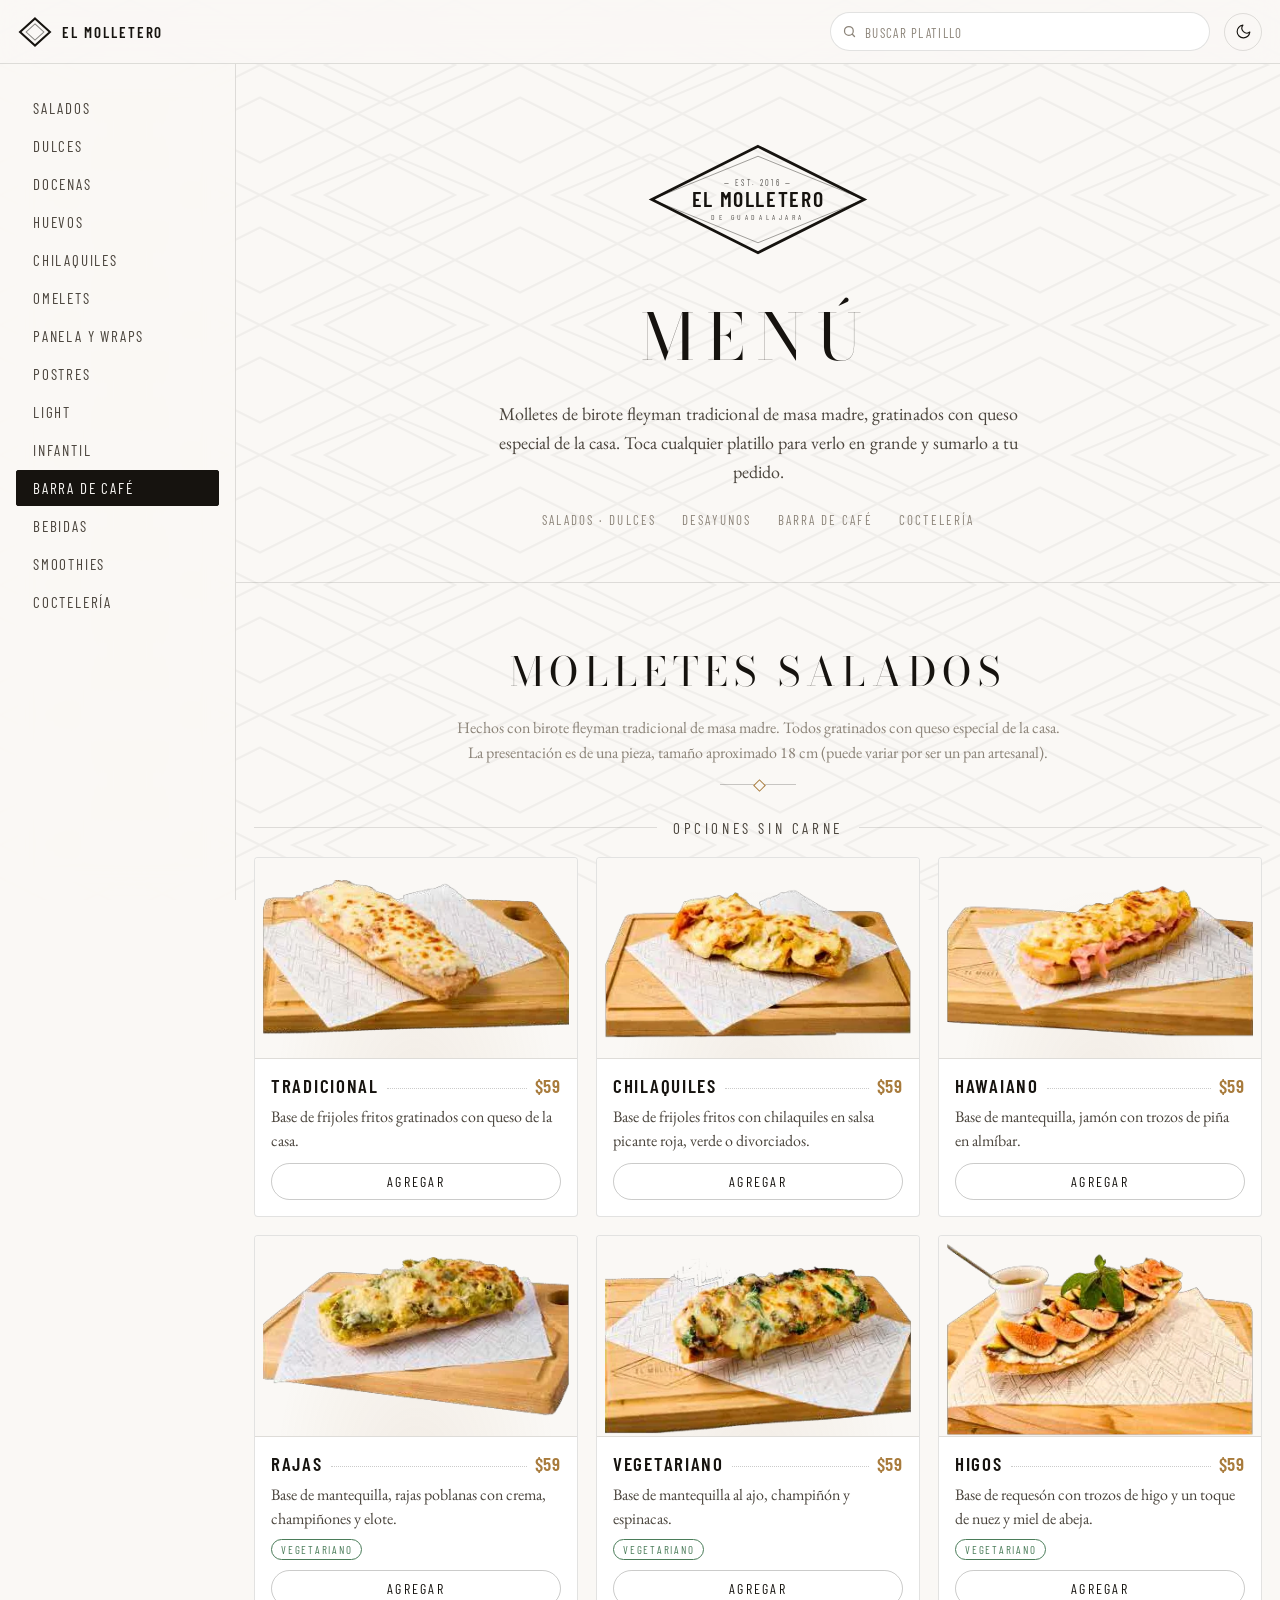
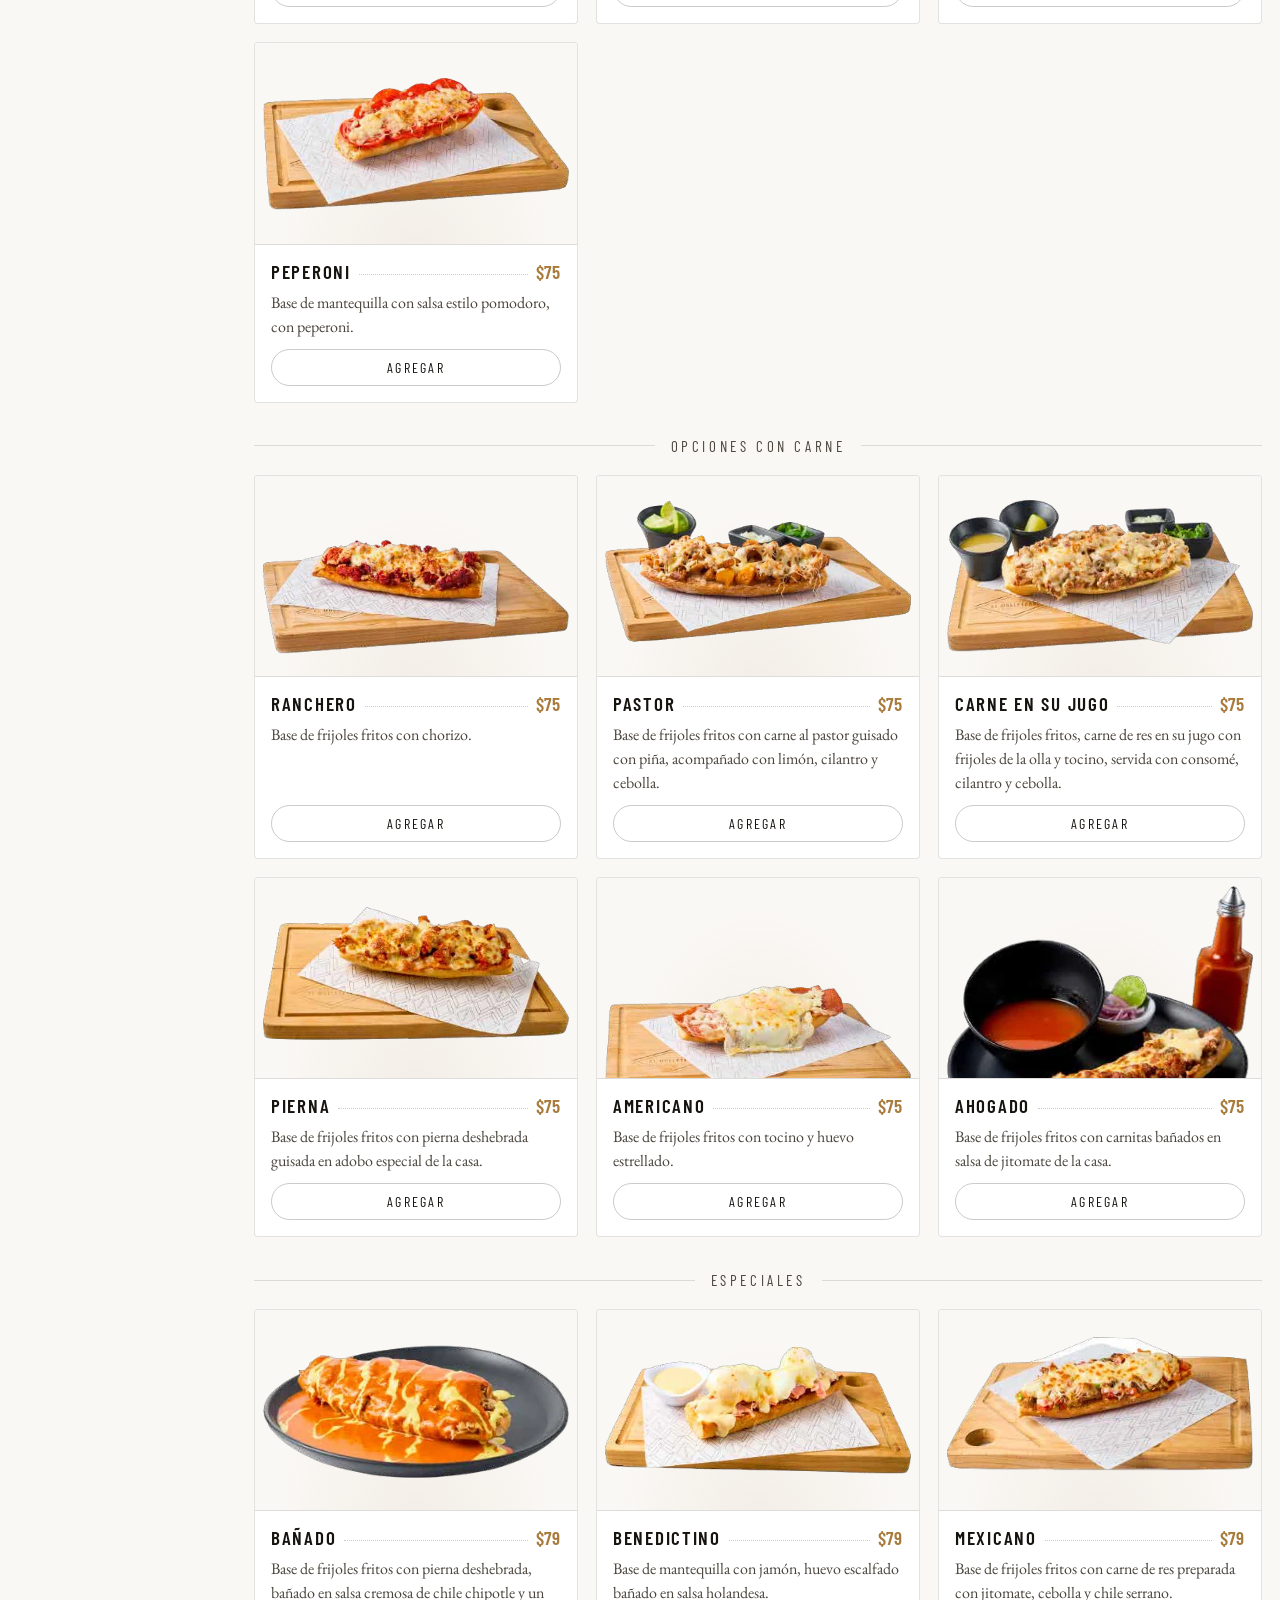
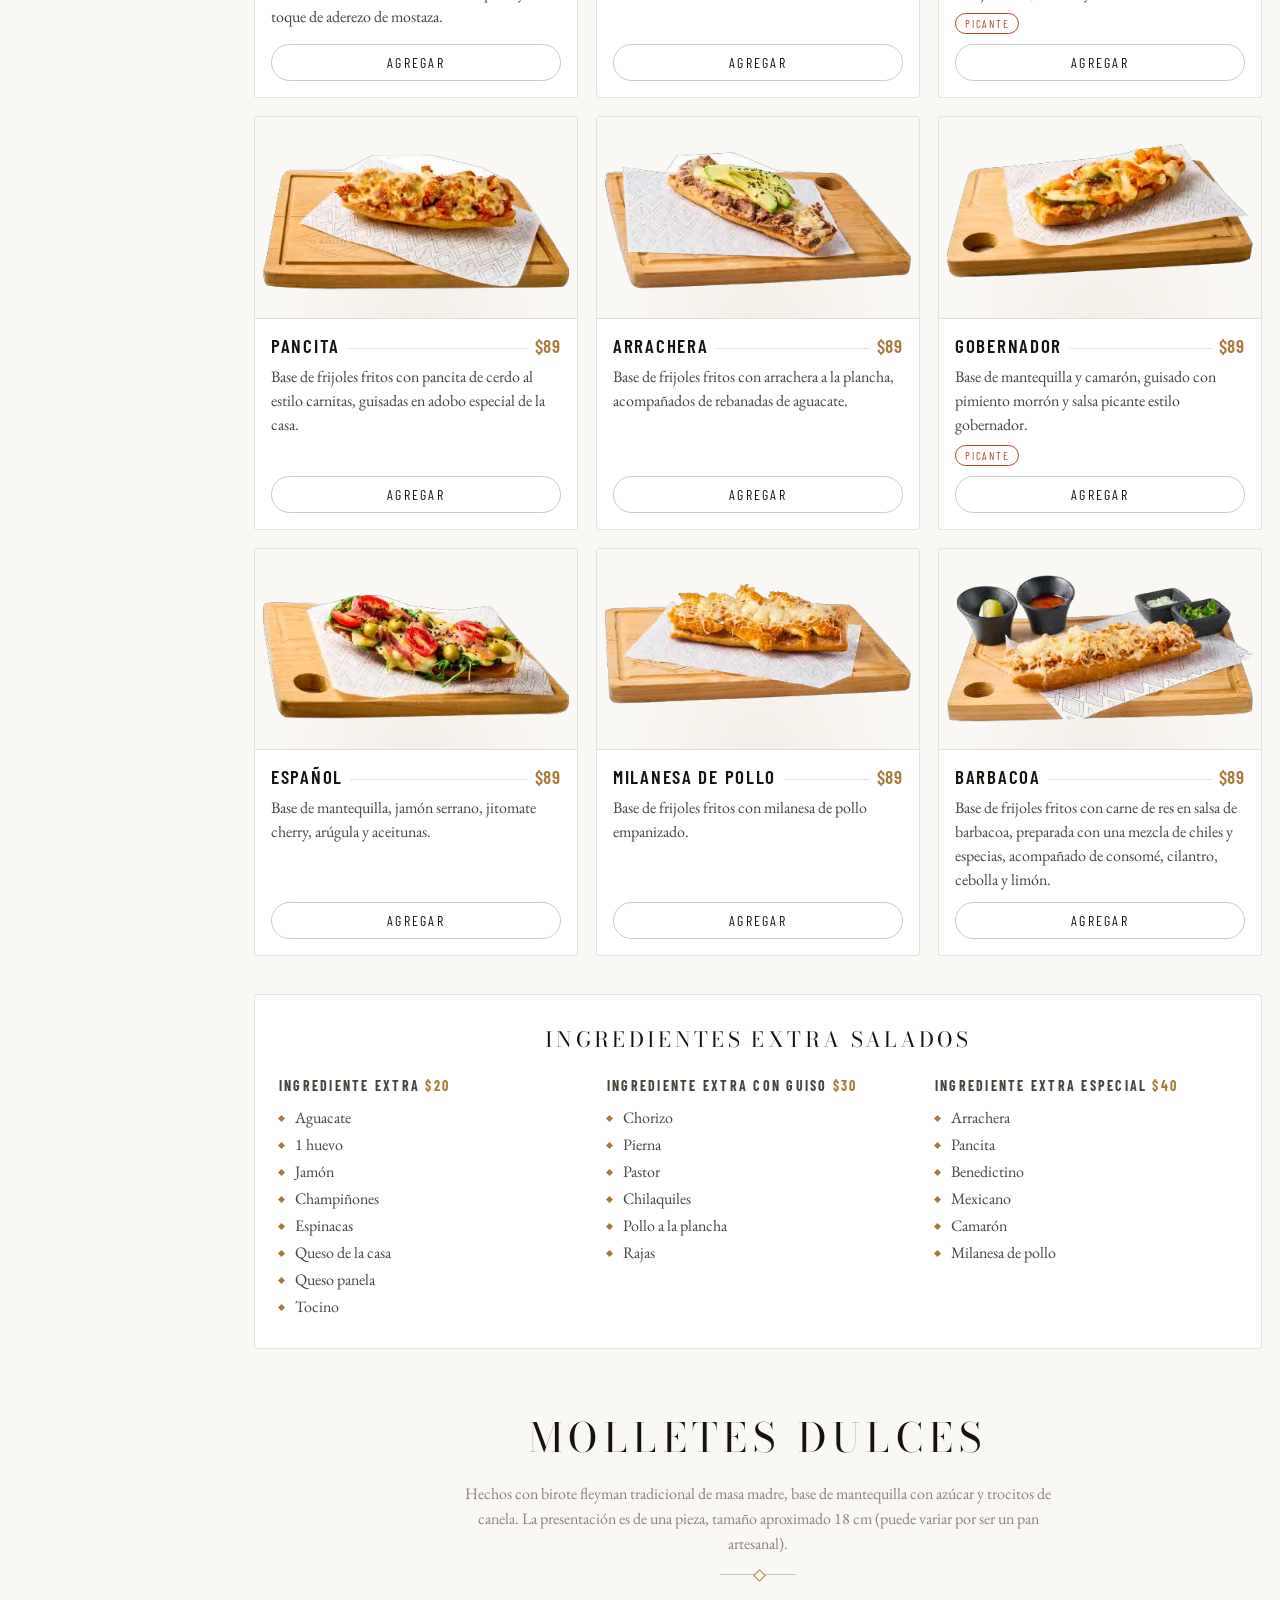
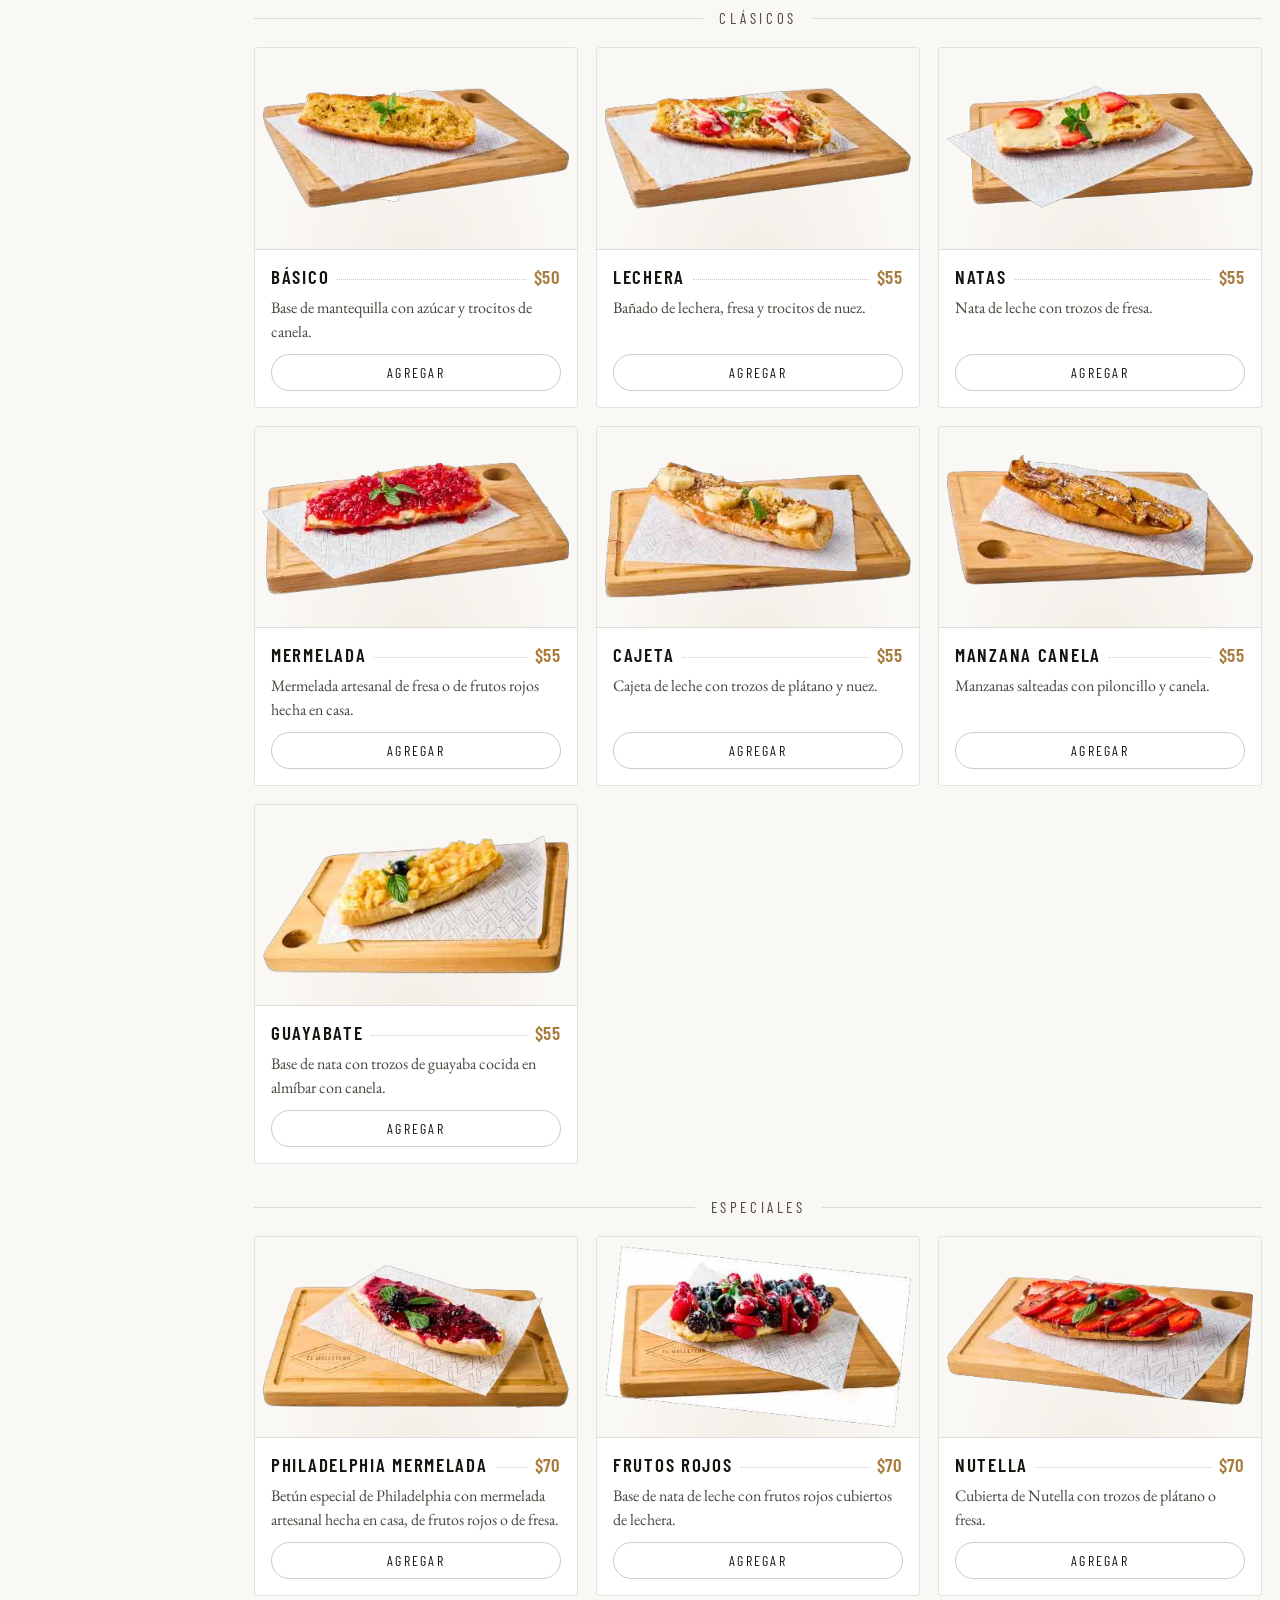
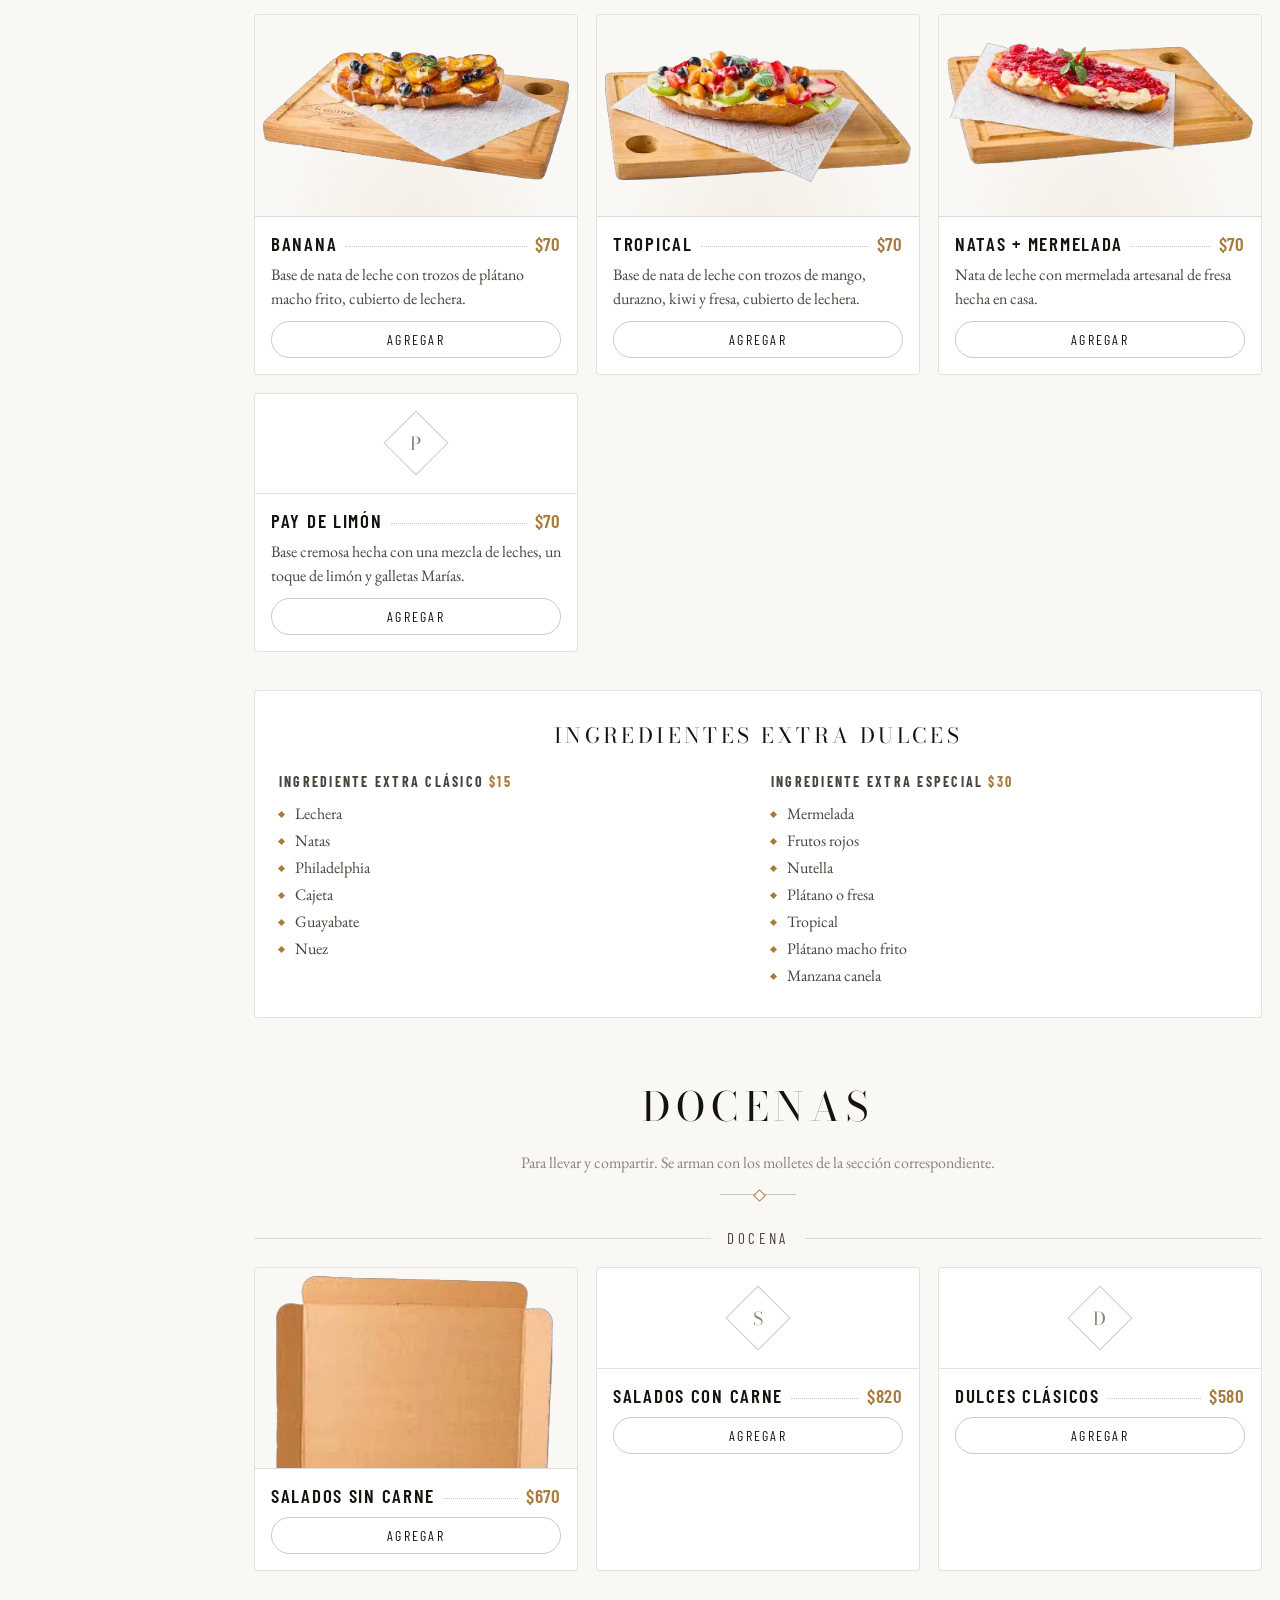
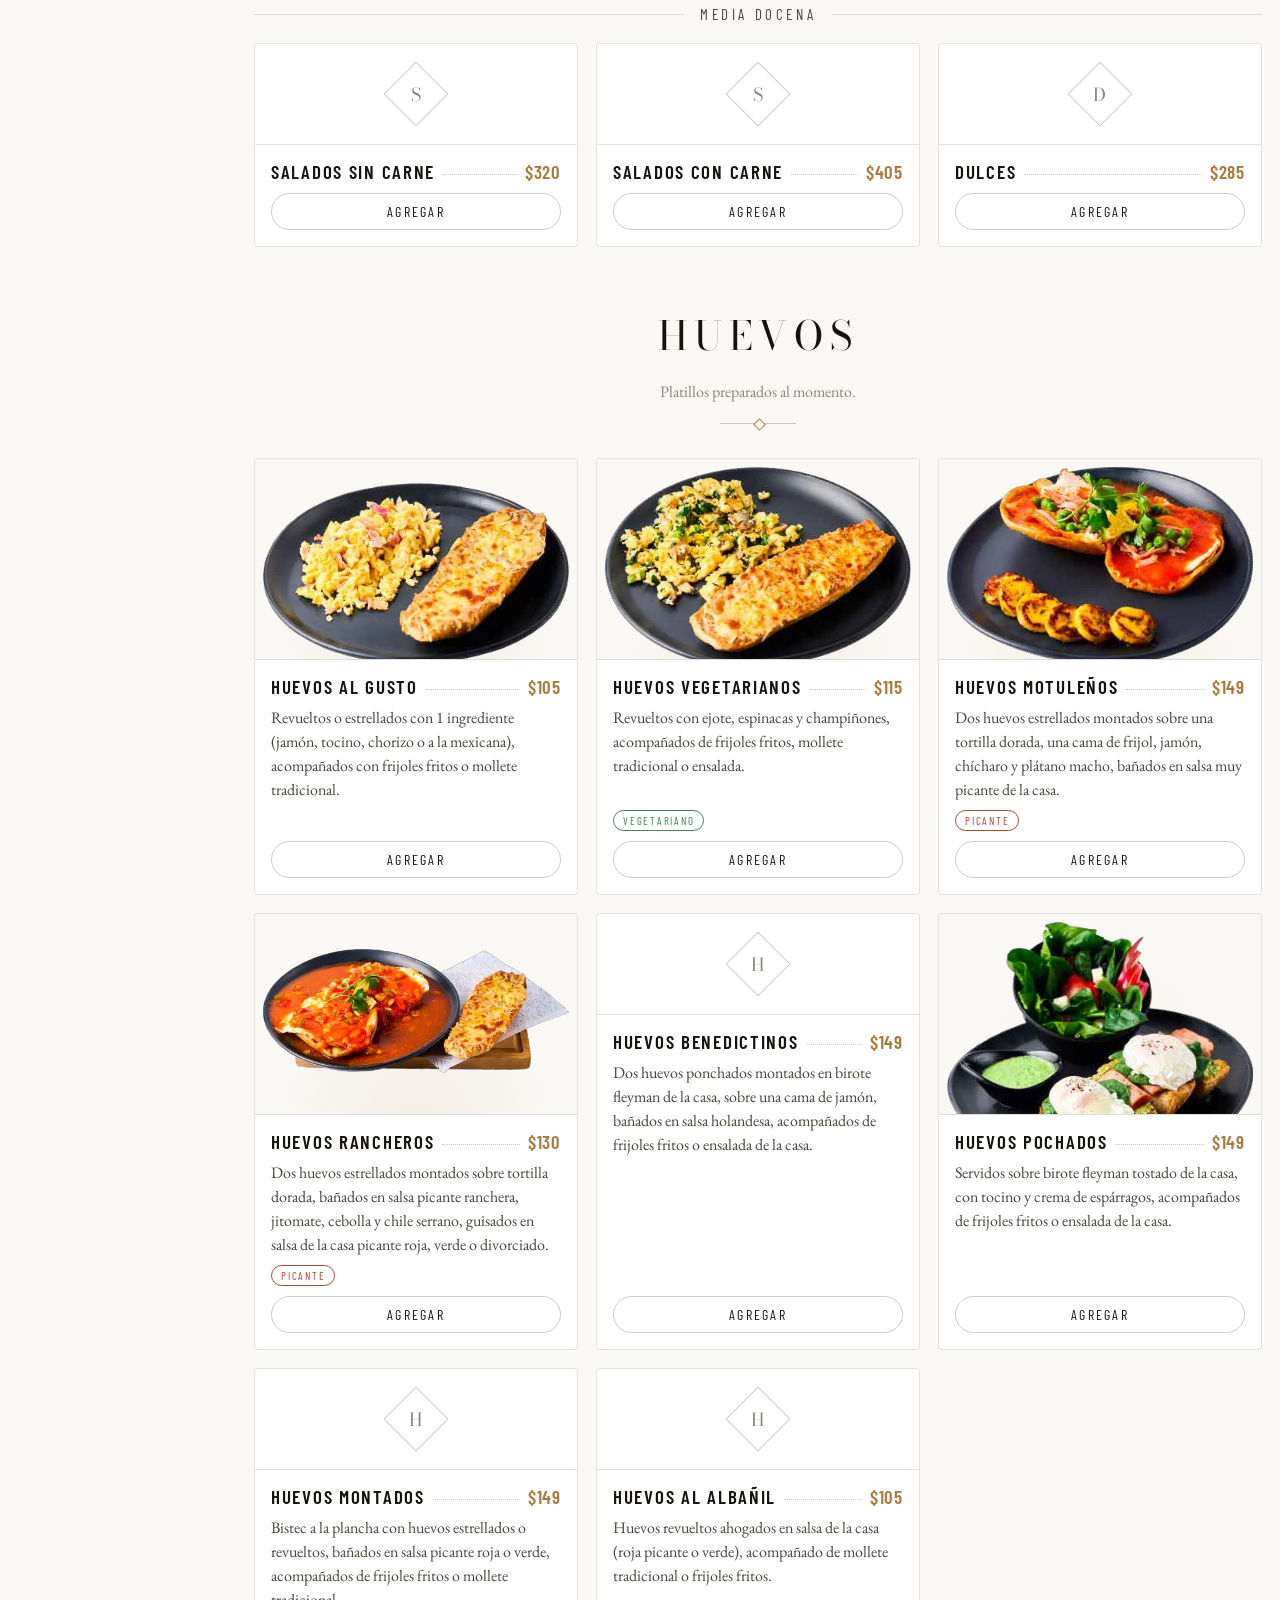
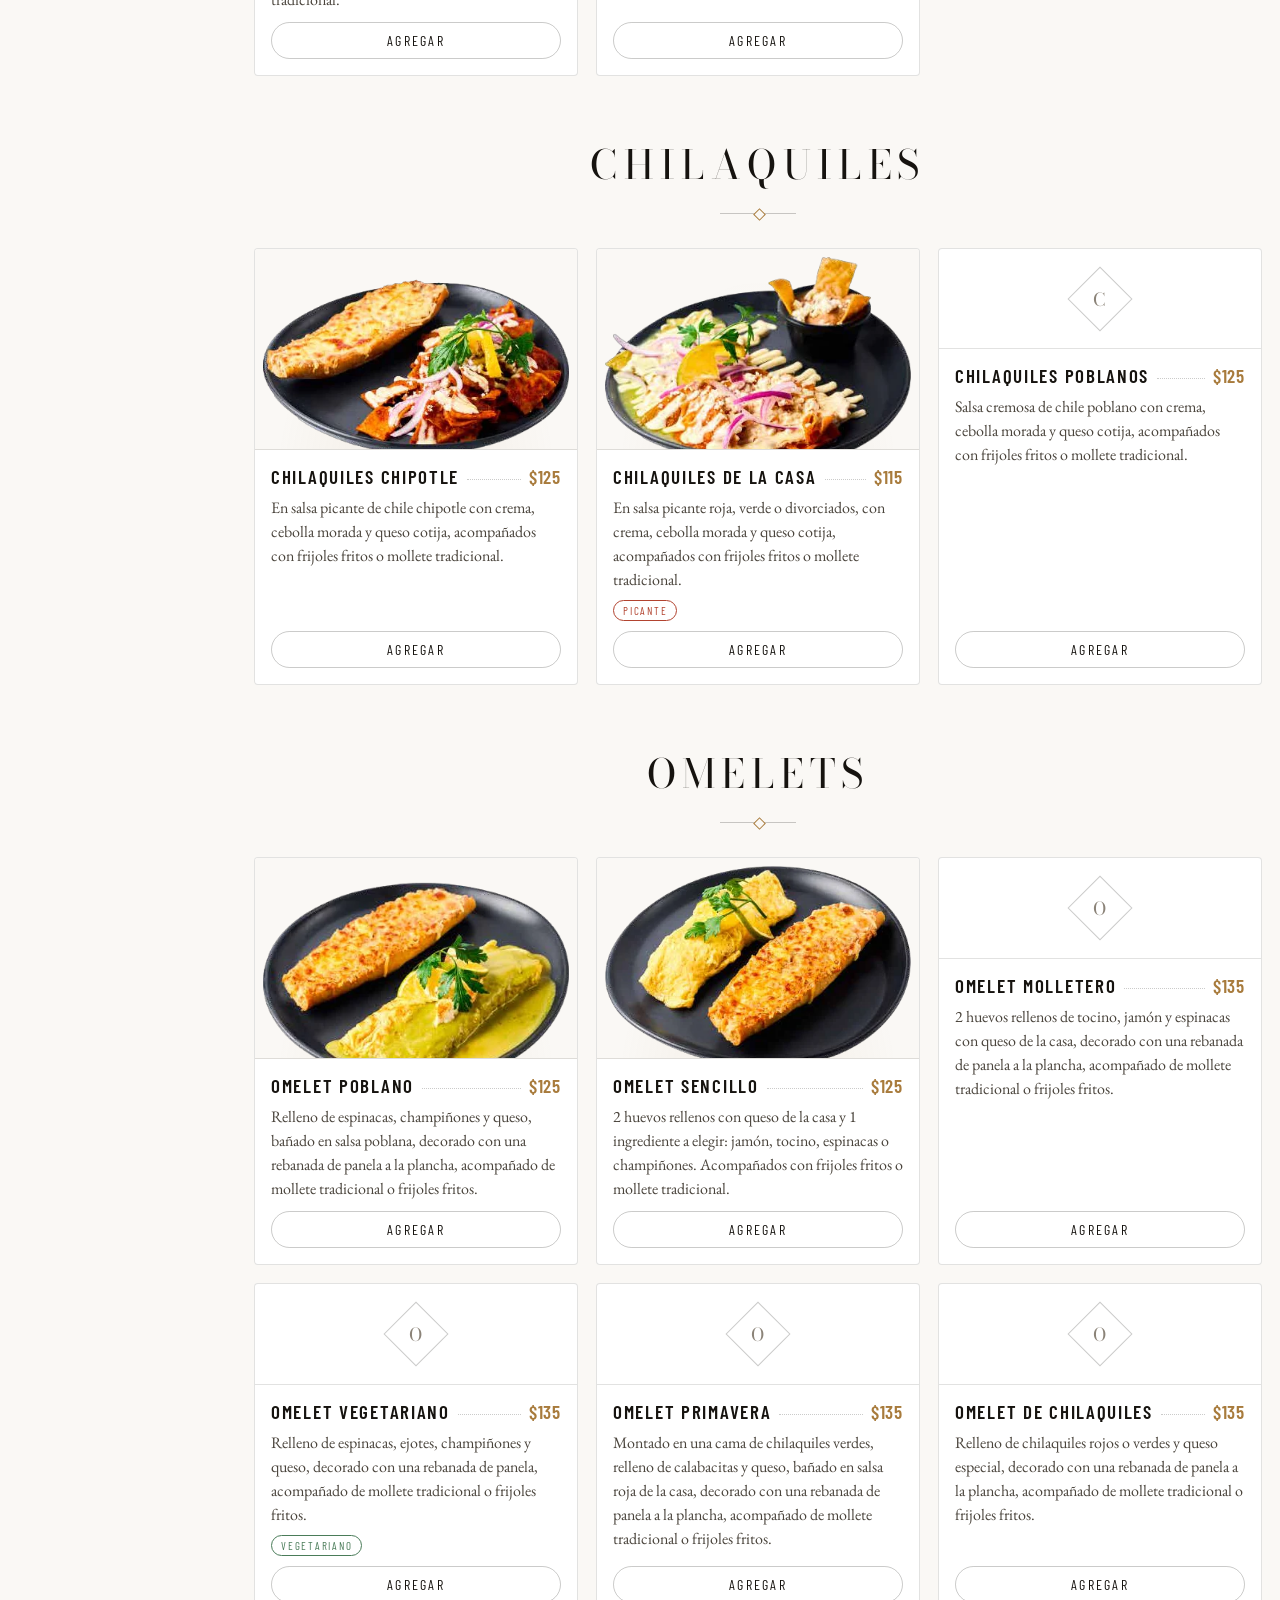
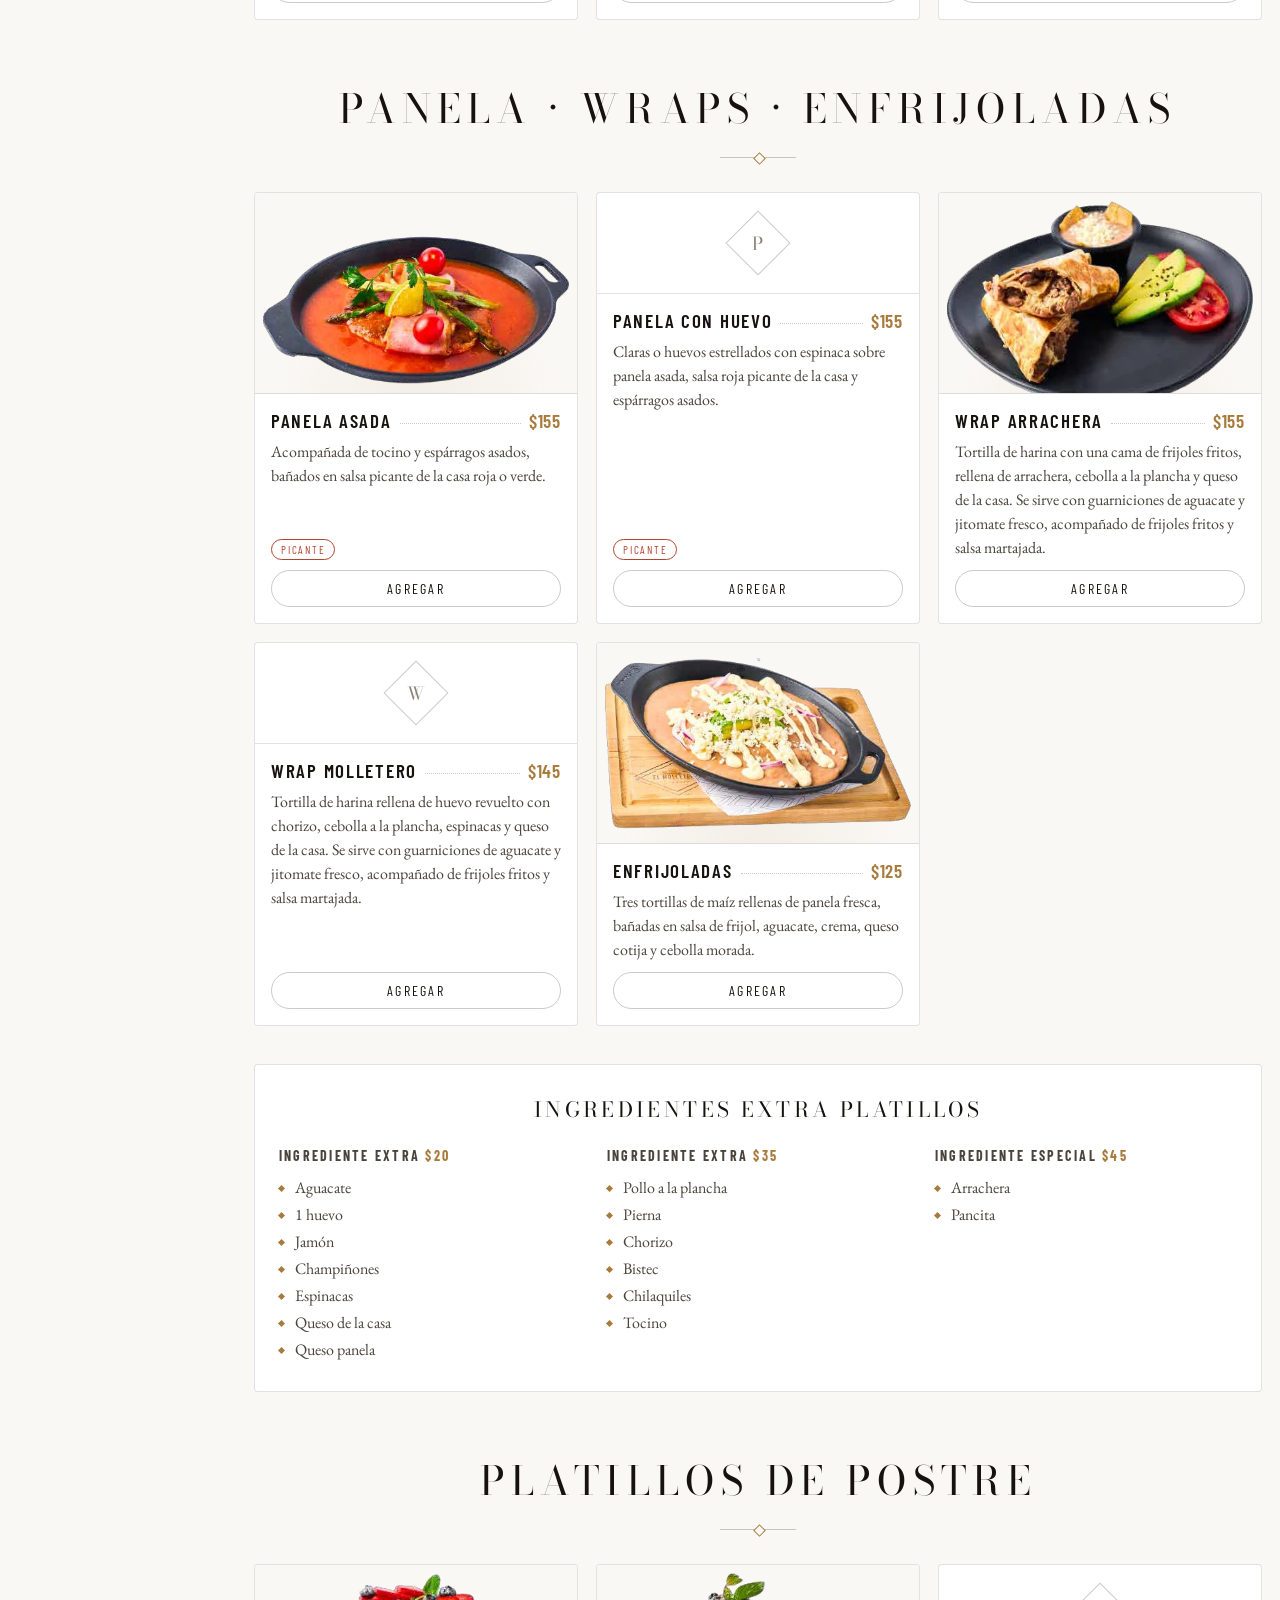
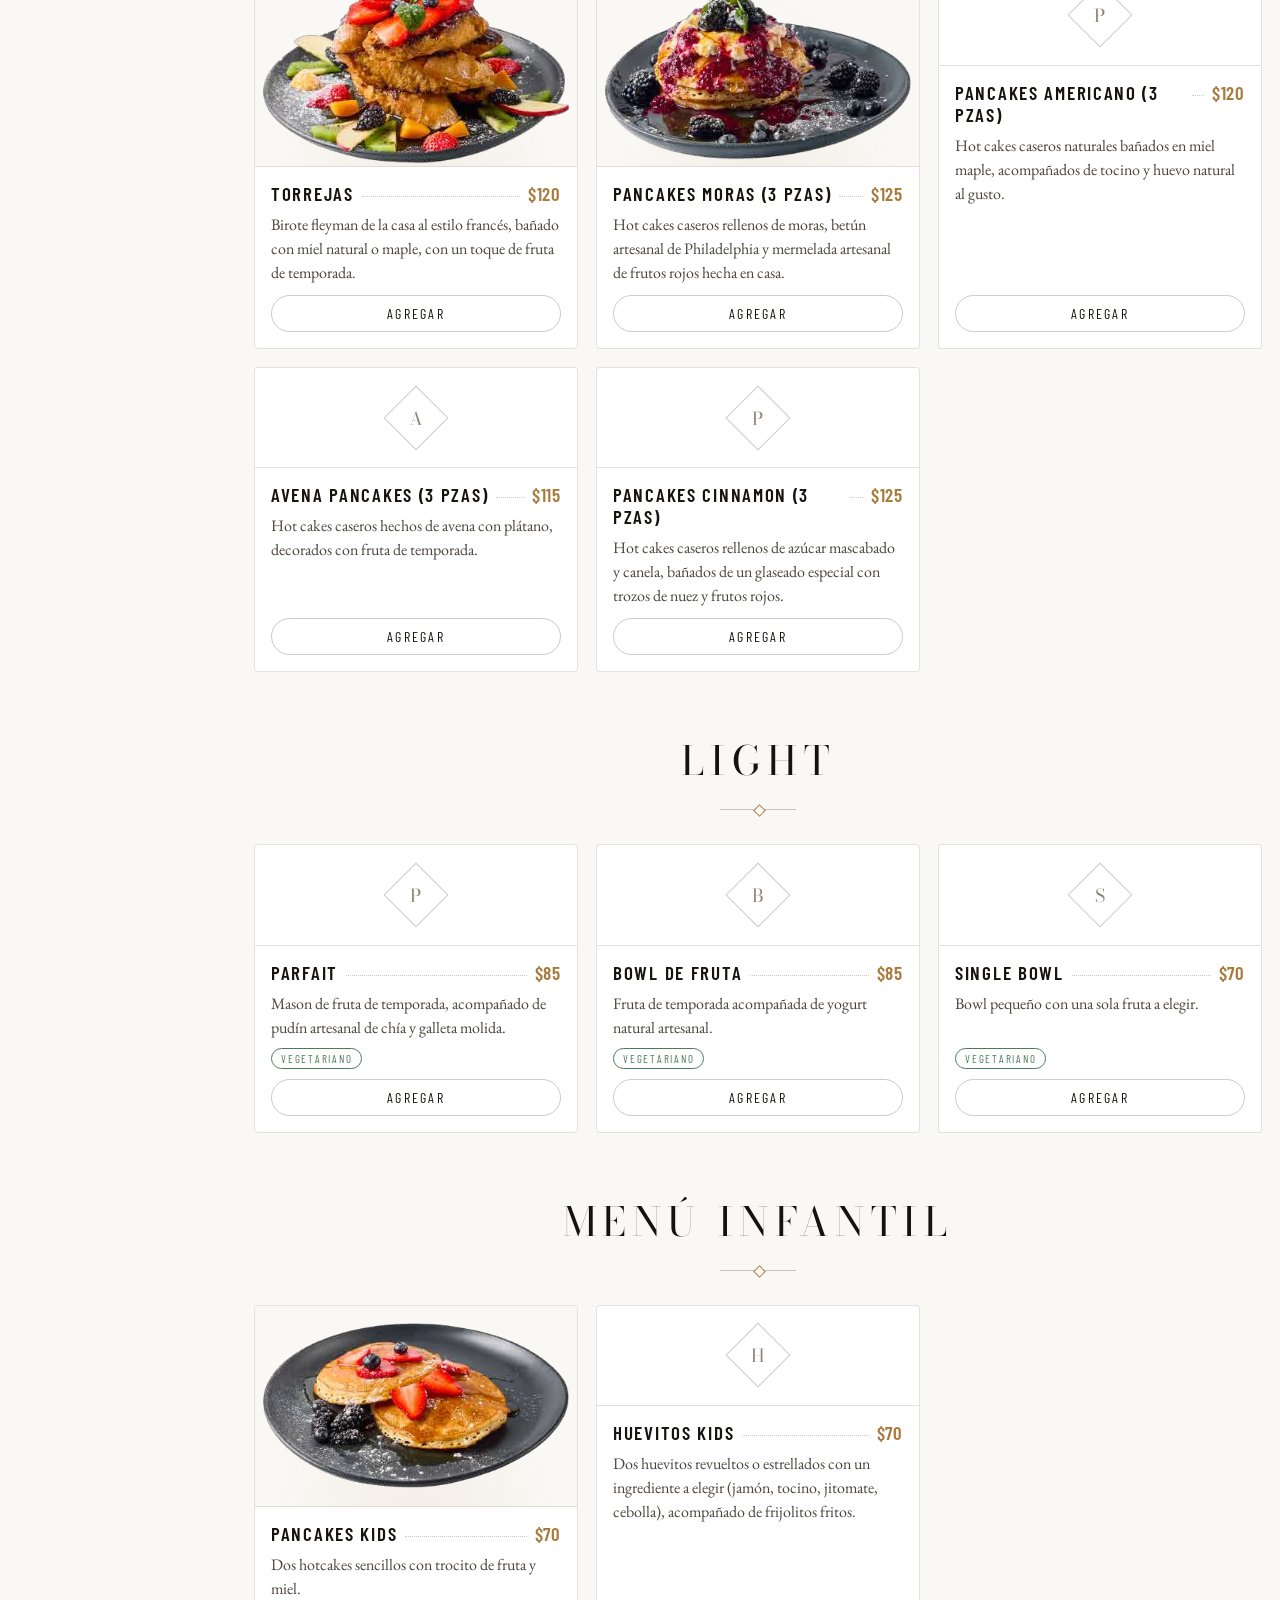
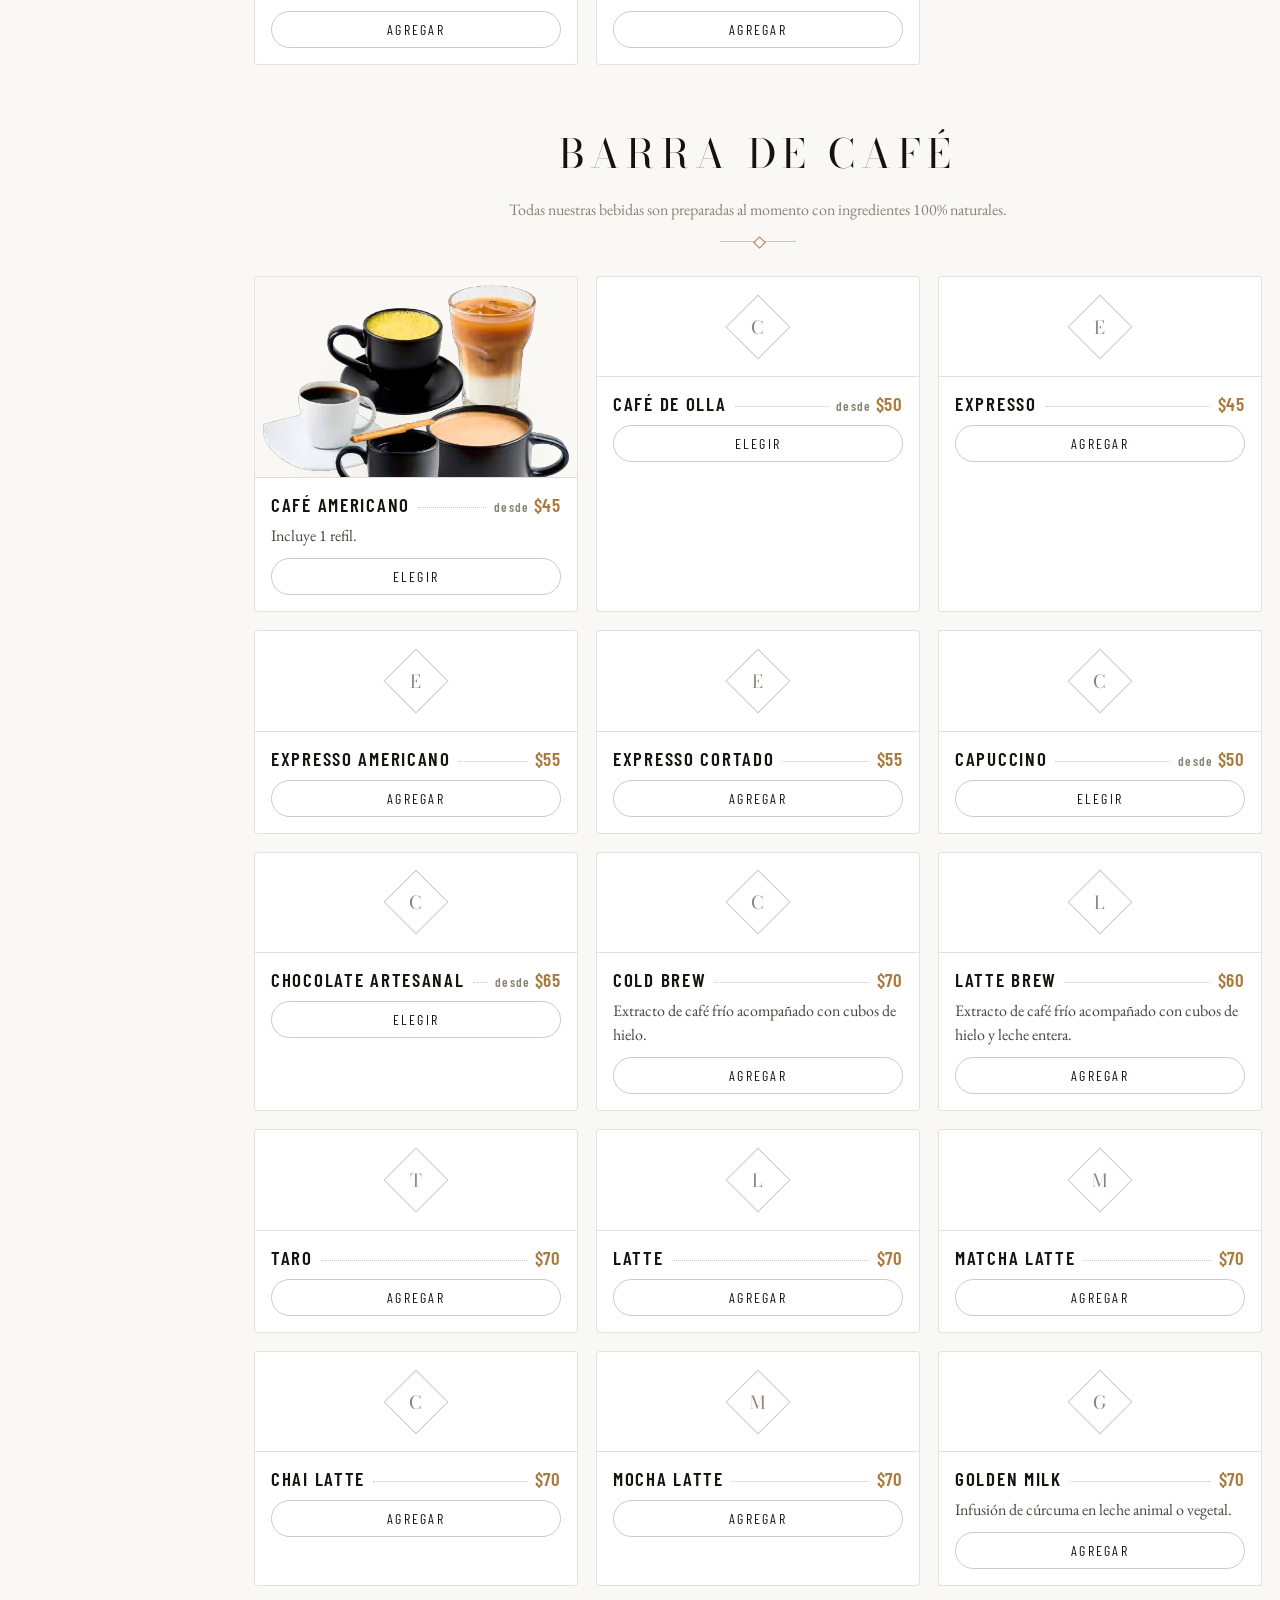
==== commit 49e5202c: "Agregar botón de cerrar en el pie para móviles y habilitar pedidos por defecto" ====
--- a/elmolletero/index.html
+++ b/elmolletero/index.html
@@ -126,6 +126,10 @@
       <button class="cerrar" type="button" data-cerrar aria-label="Cerrar">✕</button>
     </div>
     <div class="hoja-cuerpo" id="detalleCuerpo"></div>
+    <!-- en celular el cerrar baja aquí, flotando sobre el pie -->
+    <div class="fila-cerrar">
+      <button class="cerrar" type="button" data-cerrar aria-label="Cerrar">✕</button>
+    </div>
     <div class="hoja-pie">
       <div class="fila-agregar">
         <div class="contador" id="contadorDetalle"></div>
@@ -145,6 +149,9 @@
     <div class="hoja-cuerpo">
       <div id="listaPedido"></div>
     </div>
+    <div class="fila-cerrar">
+      <button class="cerrar" type="button" data-cerrar aria-label="Cerrar">✕</button>
+    </div>
     <div class="hoja-pie">
       <div class="total"><span>Total</span><b id="totalPedido">$0</b></div>
       <button class="btn-principal wa" id="btnWhatsapp" type="button" disabled>Enviar pedido por WhatsApp</button>
--- a/elmolletero/assets/css/estilos.css
+++ b/elmolletero/assets/css/estilos.css
@@ -423,6 +423,9 @@
 }
 .cerrar:hover{ border-color:var(--acento); }
 
+/* El cerrar de abajo sólo existe en celular (ver media query) */
+.fila-cerrar{ display:none; }
+
 /* flex:1 + min-height:0 hacen que el scroll ocurra AQUÍ dentro y no que la
    hoja crezca de más y se salga por abajo */
 .hoja-cuerpo{
@@ -500,6 +503,7 @@
   font-size:16px; letter-spacing:.18em; text-transform:uppercase;
   background:var(--tinta); color:var(--papel);
   border:none; border-radius:99px;
+  white-space:nowrap;                 /* que nunca se parta en dos renglones */
   transition:.2s;
 }
 .btn-principal:hover{ background:var(--acento); }
@@ -666,6 +670,28 @@
   /* --- las hojas suben desde abajo, por encima del nav --- */
   .hoja{ max-height:calc(100% - 18px); }
   .hoja-pie{ padding-bottom:calc(18px + var(--seguro-abajo)); }
+
+  /* --- cerrar: baja al final, flotando a la derecha sobre el pie --- */
+  .hoja-cab .cerrar{ display:none; }
+  .hoja-cab{ padding-right:22px; }
+
+  .fila-cerrar{
+    display:flex; justify-content:flex-end;
+    padding:0 16px 12px;
+    background:var(--papel);
+  }
+  /* si no hay pie (modo consulta) respeta la barra de gestos del teléfono */
+  .fila-cerrar:last-child{ padding-bottom:calc(12px + var(--seguro-abajo)); }
+
+  .fila-cerrar .cerrar{
+    width:46px; height:46px; font-size:17px;
+    background:var(--papel-2);
+    border-color:var(--linea-fuerte);
+    box-shadow:var(--sombra);
+  }
+  .fila-cerrar .cerrar:active{
+    background:var(--tinta); color:var(--papel); border-color:var(--tinta);
+  }
 }
 
 /* ===================================== TELÉFONO: apilado y compacto */
@@ -700,11 +726,22 @@
   footer .rombo{ width:172px; }
 }
 
-/* Pantallas muy angostas: el buscador se lleva todo el ancho libre */
+/* Pantallas muy angostas: todo un punto más compacto */
 @media (max-width:380px){
   .barra-logo svg{ width:28px; height:28px; }
   .btn-icono{ width:34px; height:34px; }
   .hero h1{ font-size:34px; }
+
+  /* títulos de grupo largos ("Coctelería y bebidas con alcohol") en 2 renglones */
+  .grupo-titulo{ gap:10px; }
+  .grupo-titulo span{ white-space:normal; text-align:center; }
+
+  /* el pie del modal debe caber aunque el total sea de cuatro cifras */
+  .fila-agregar{ gap:8px; }
+  .fila-agregar .contador{ gap:8px; }
+  .fila-agregar .contador button{ width:34px; height:34px; font-size:17px; }
+  .fila-agregar .contador span{ min-width:20px; font-size:18px; }
+  .fila-agregar .btn-principal{ padding:13px 10px; font-size:15px; letter-spacing:.09em; }
 }
 
 @media (prefers-reduced-motion:reduce){
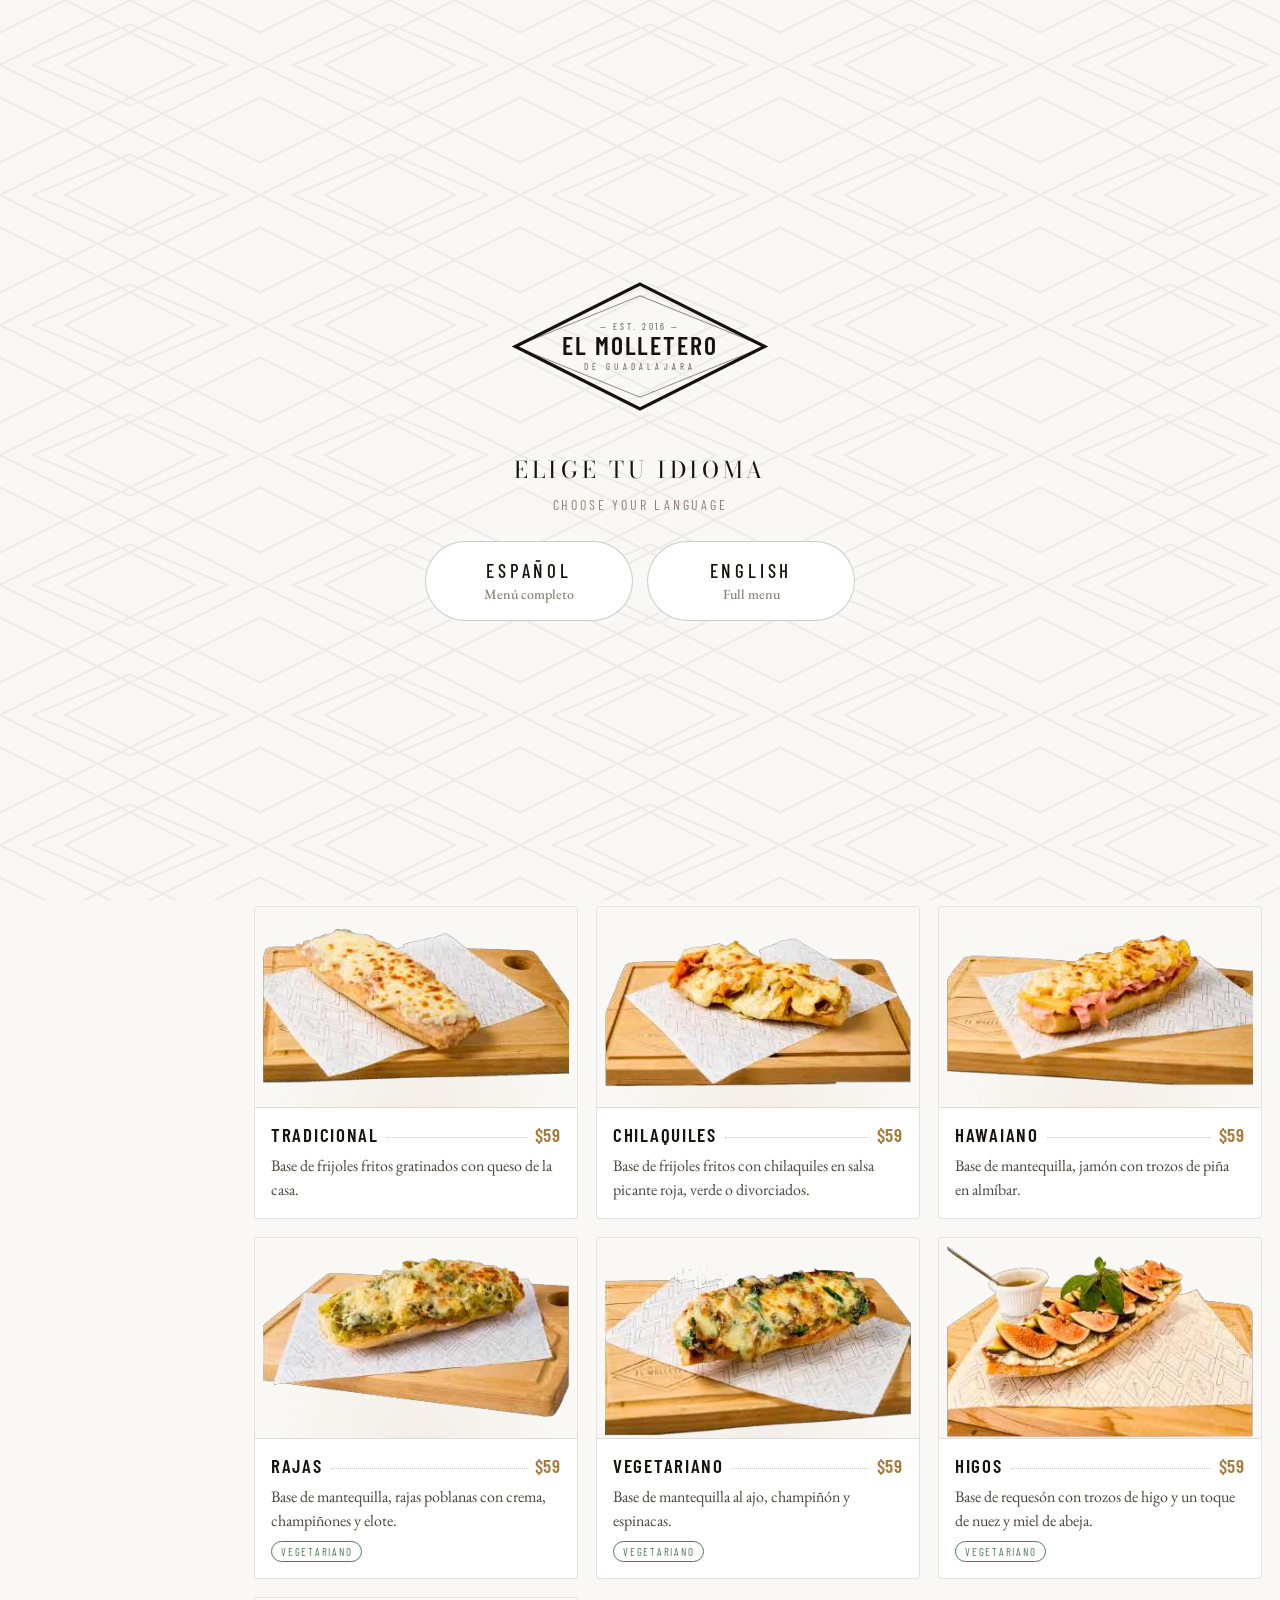
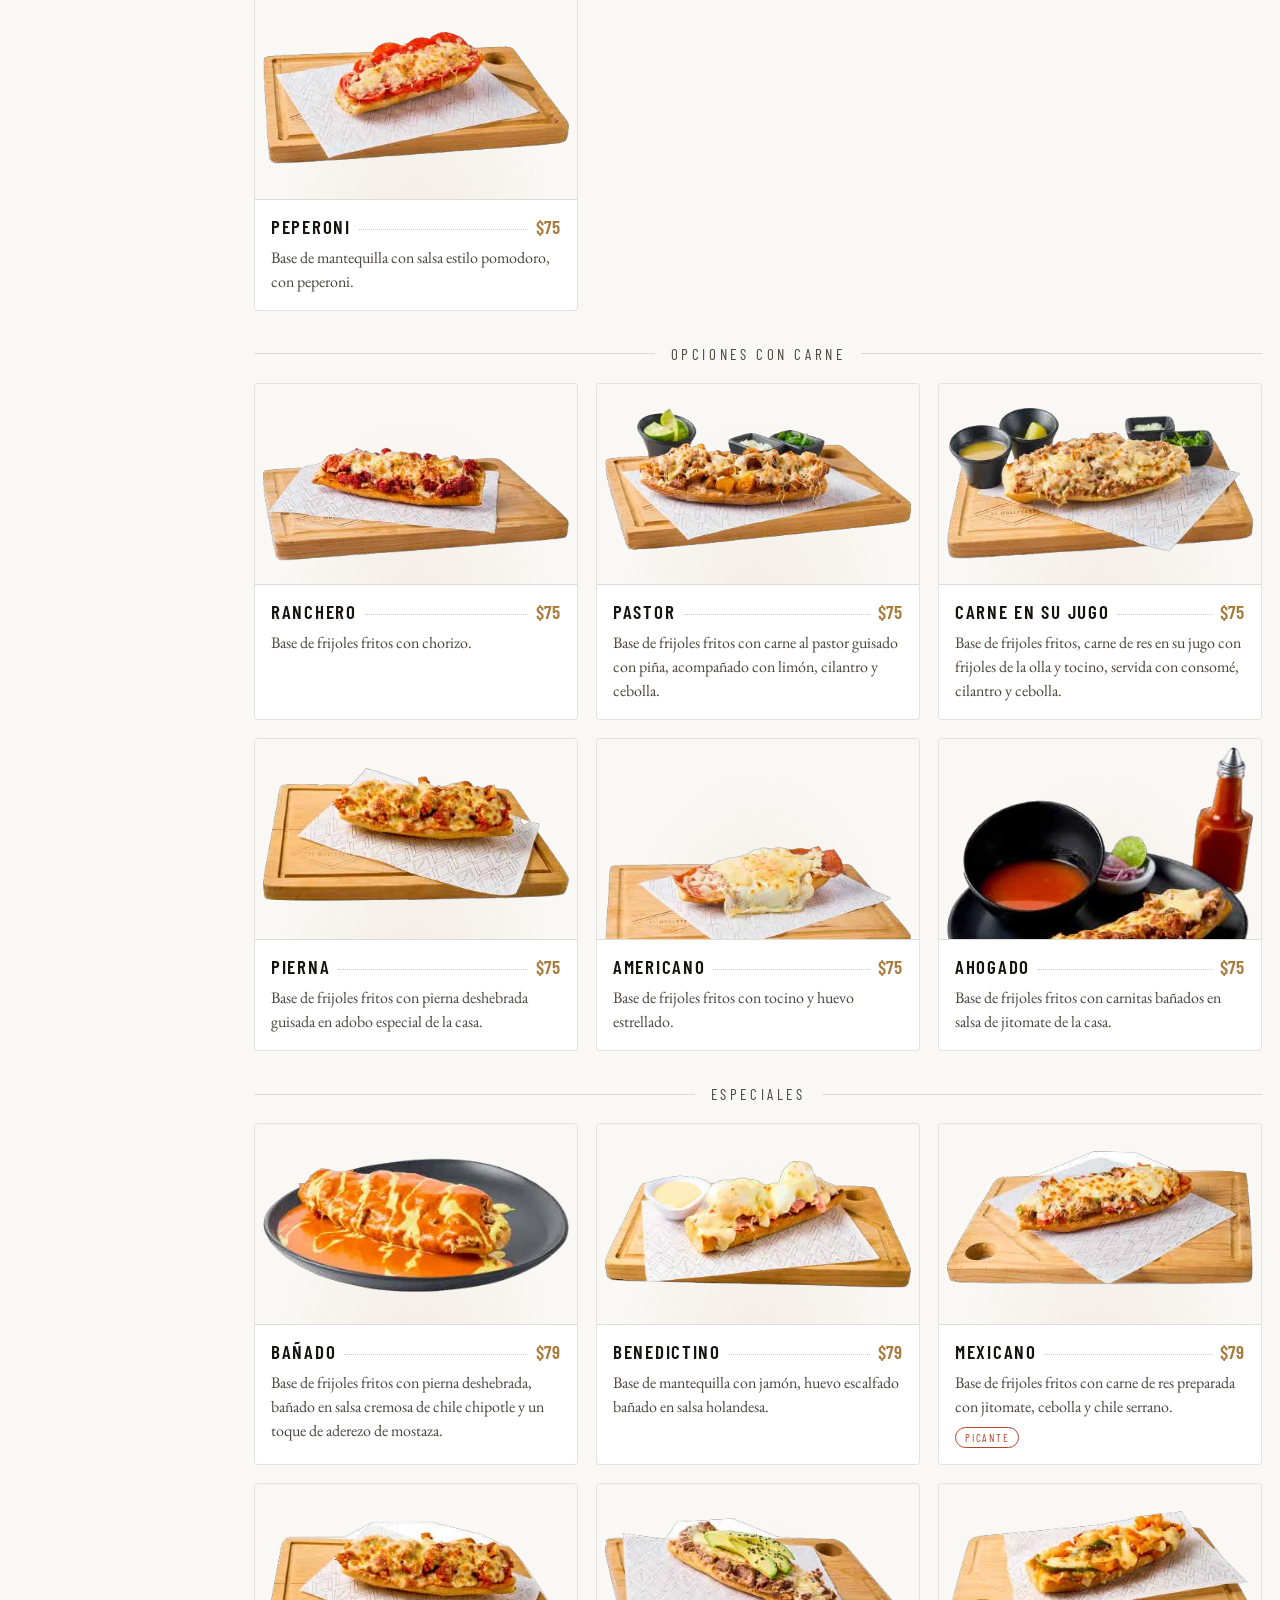
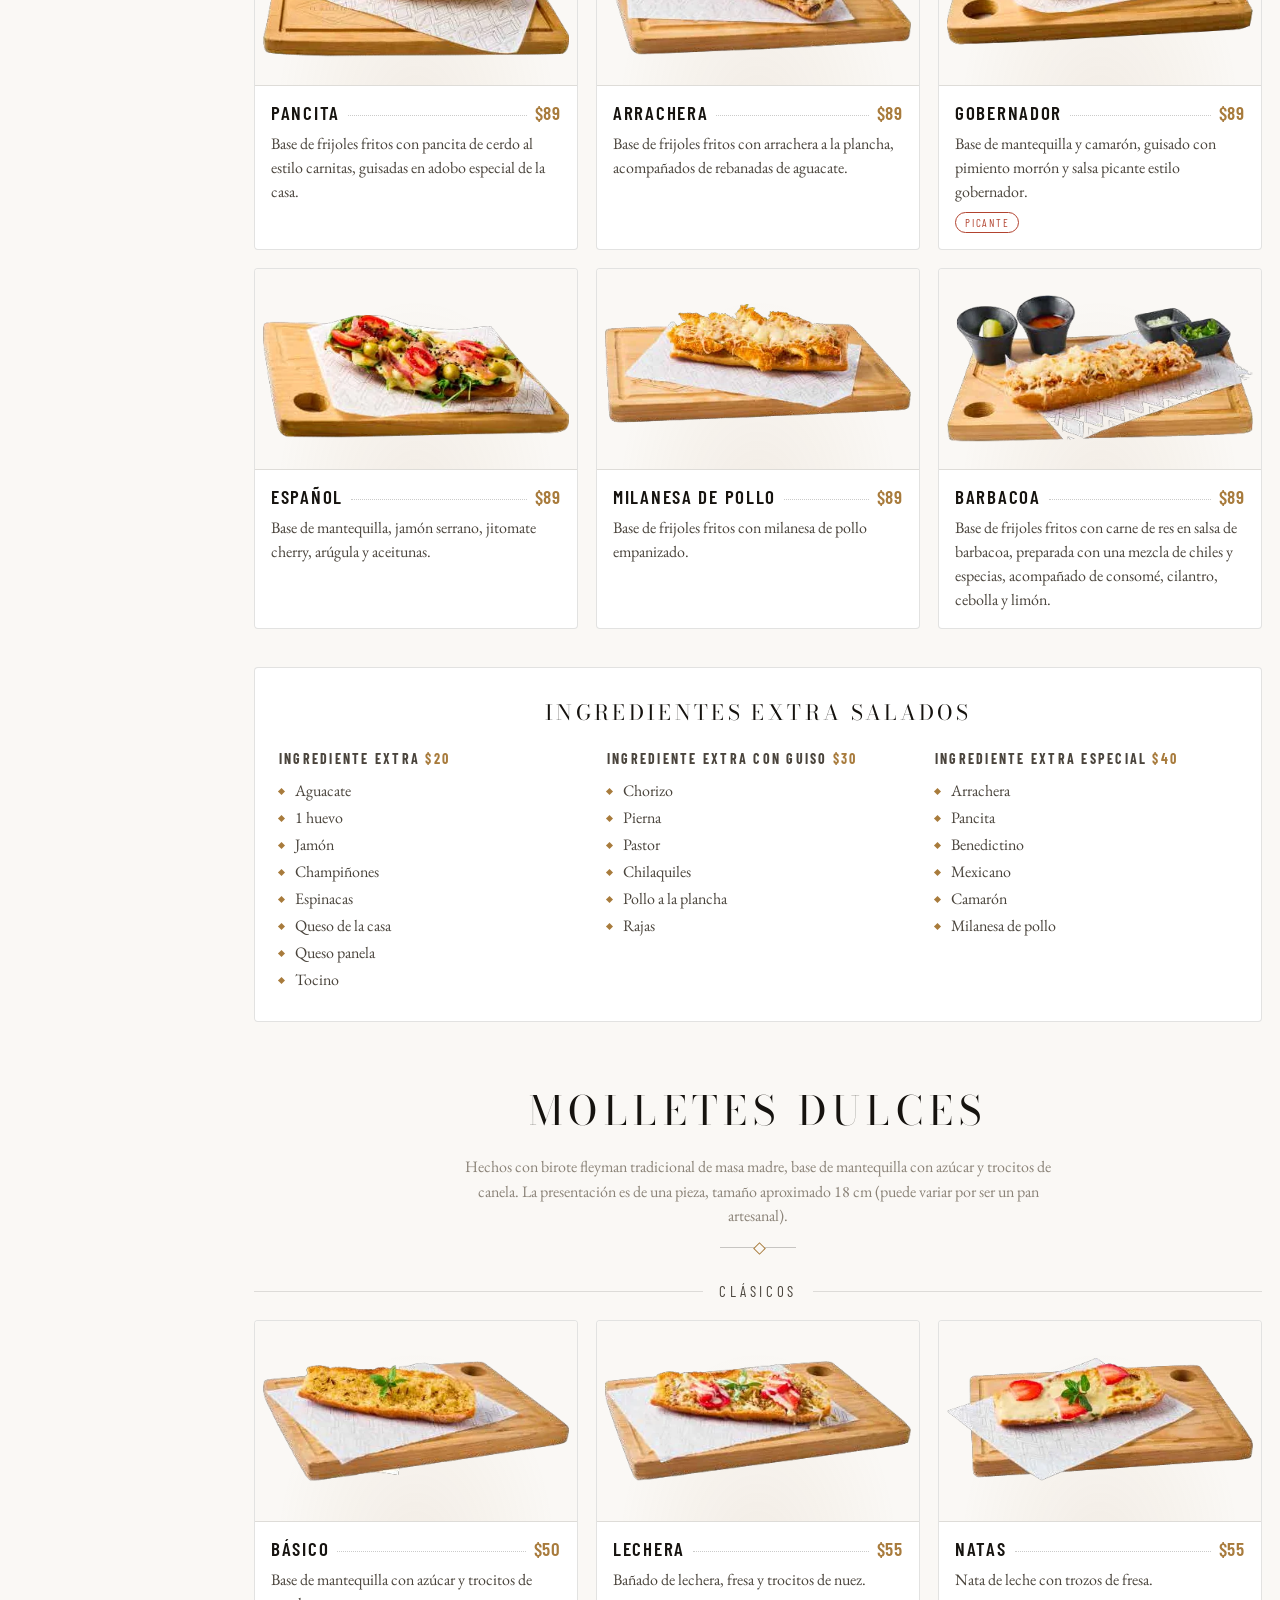
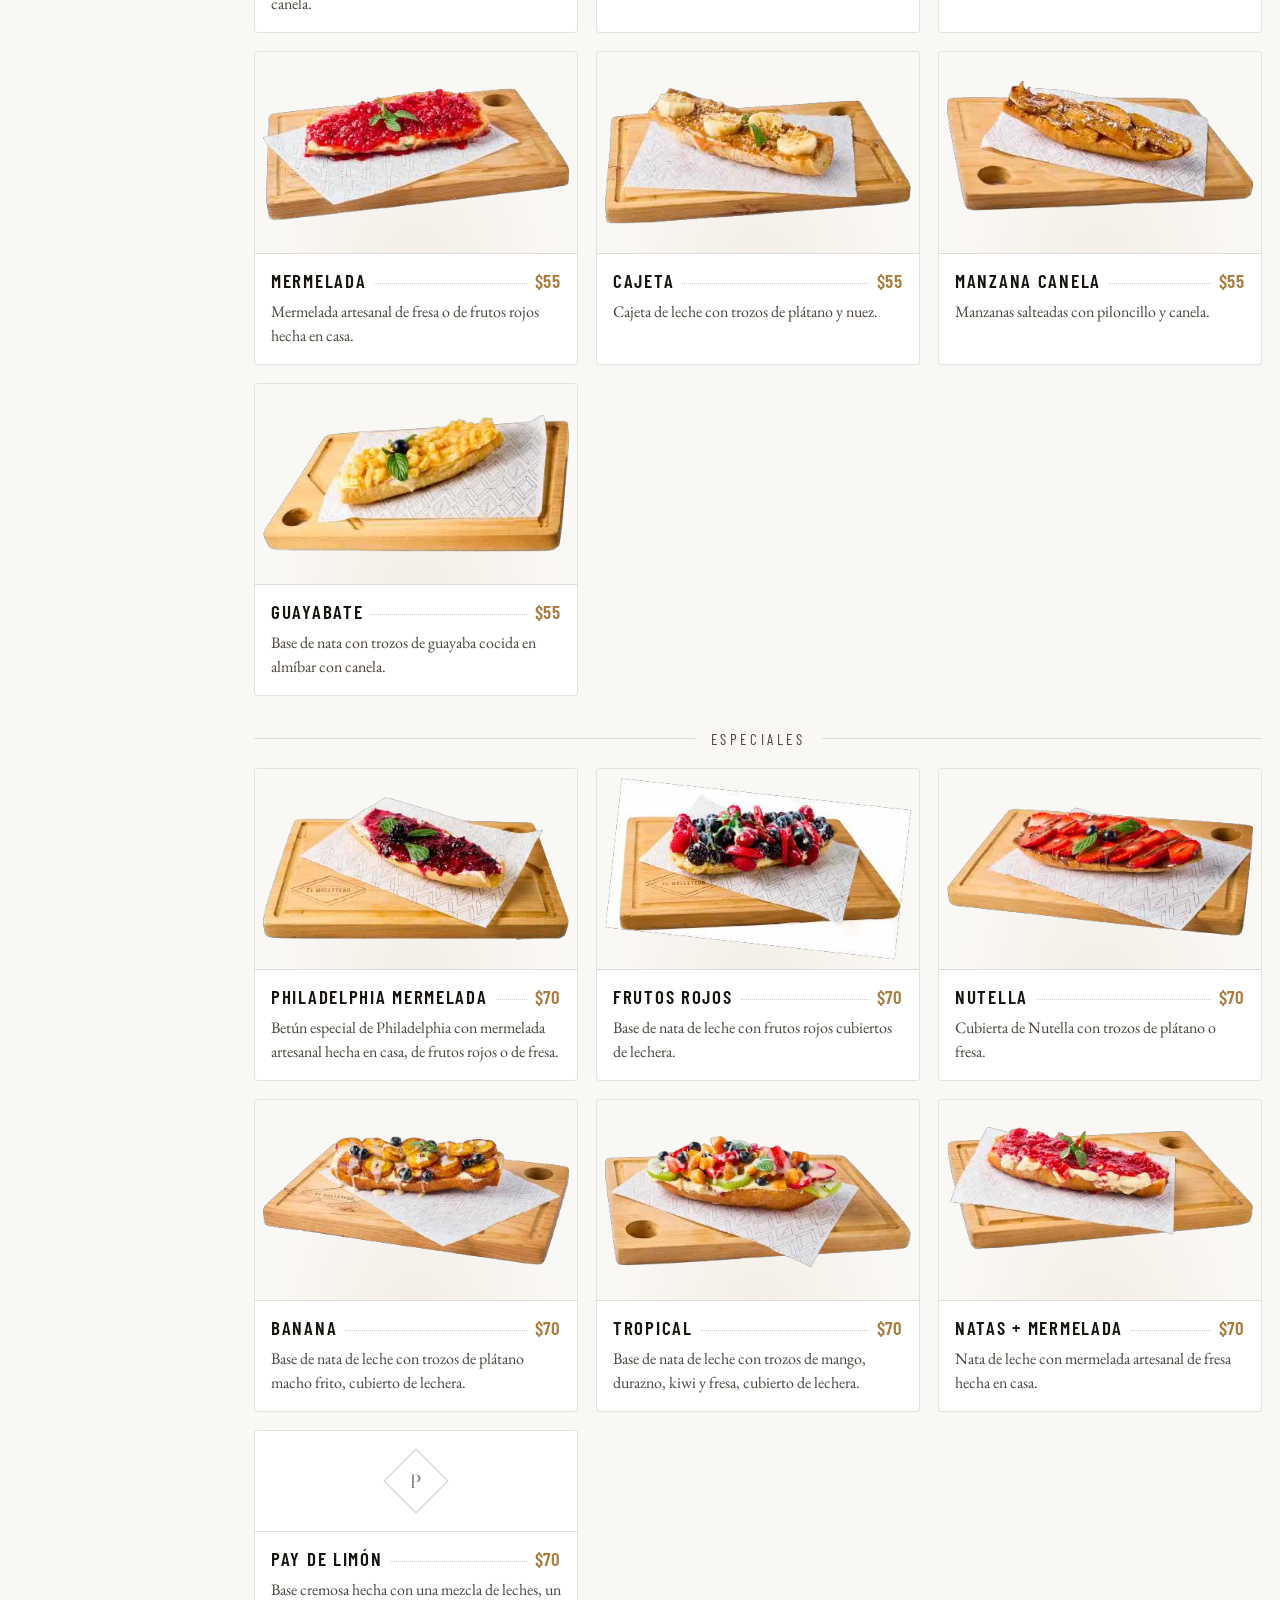
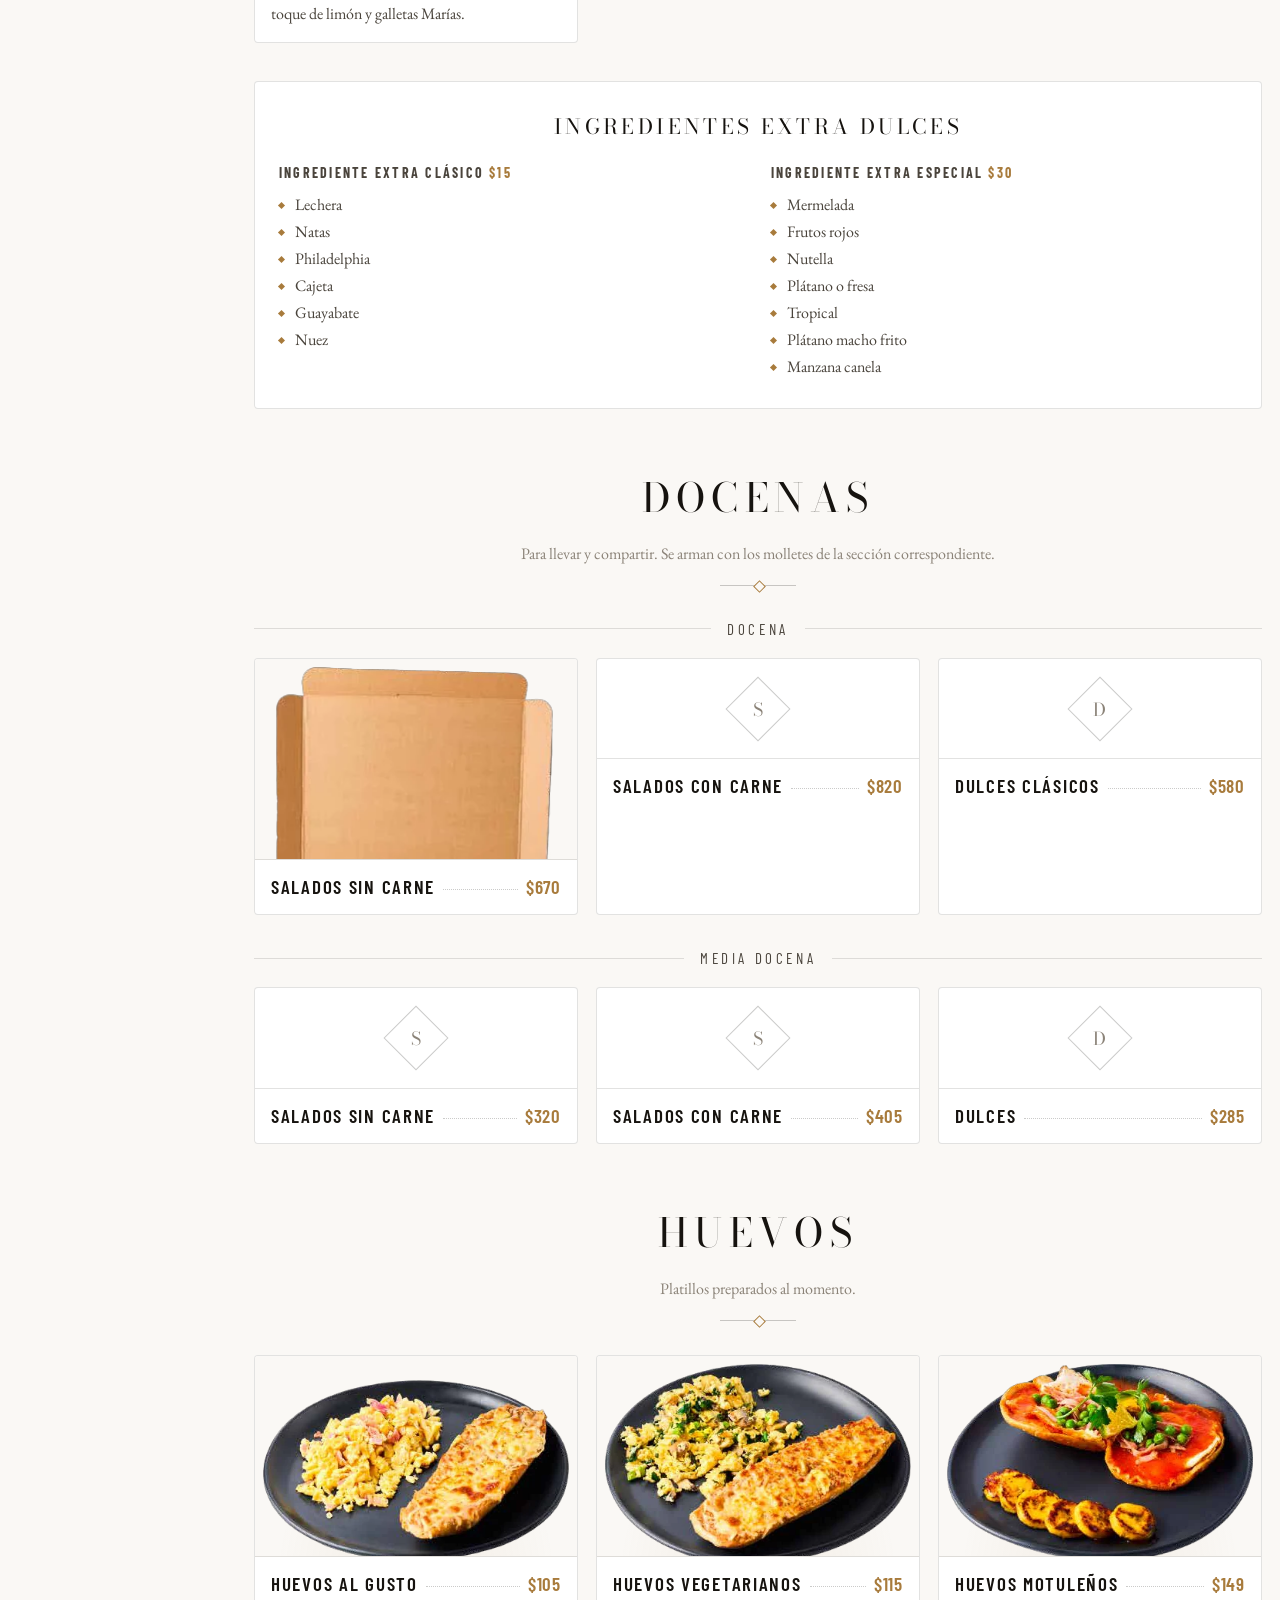
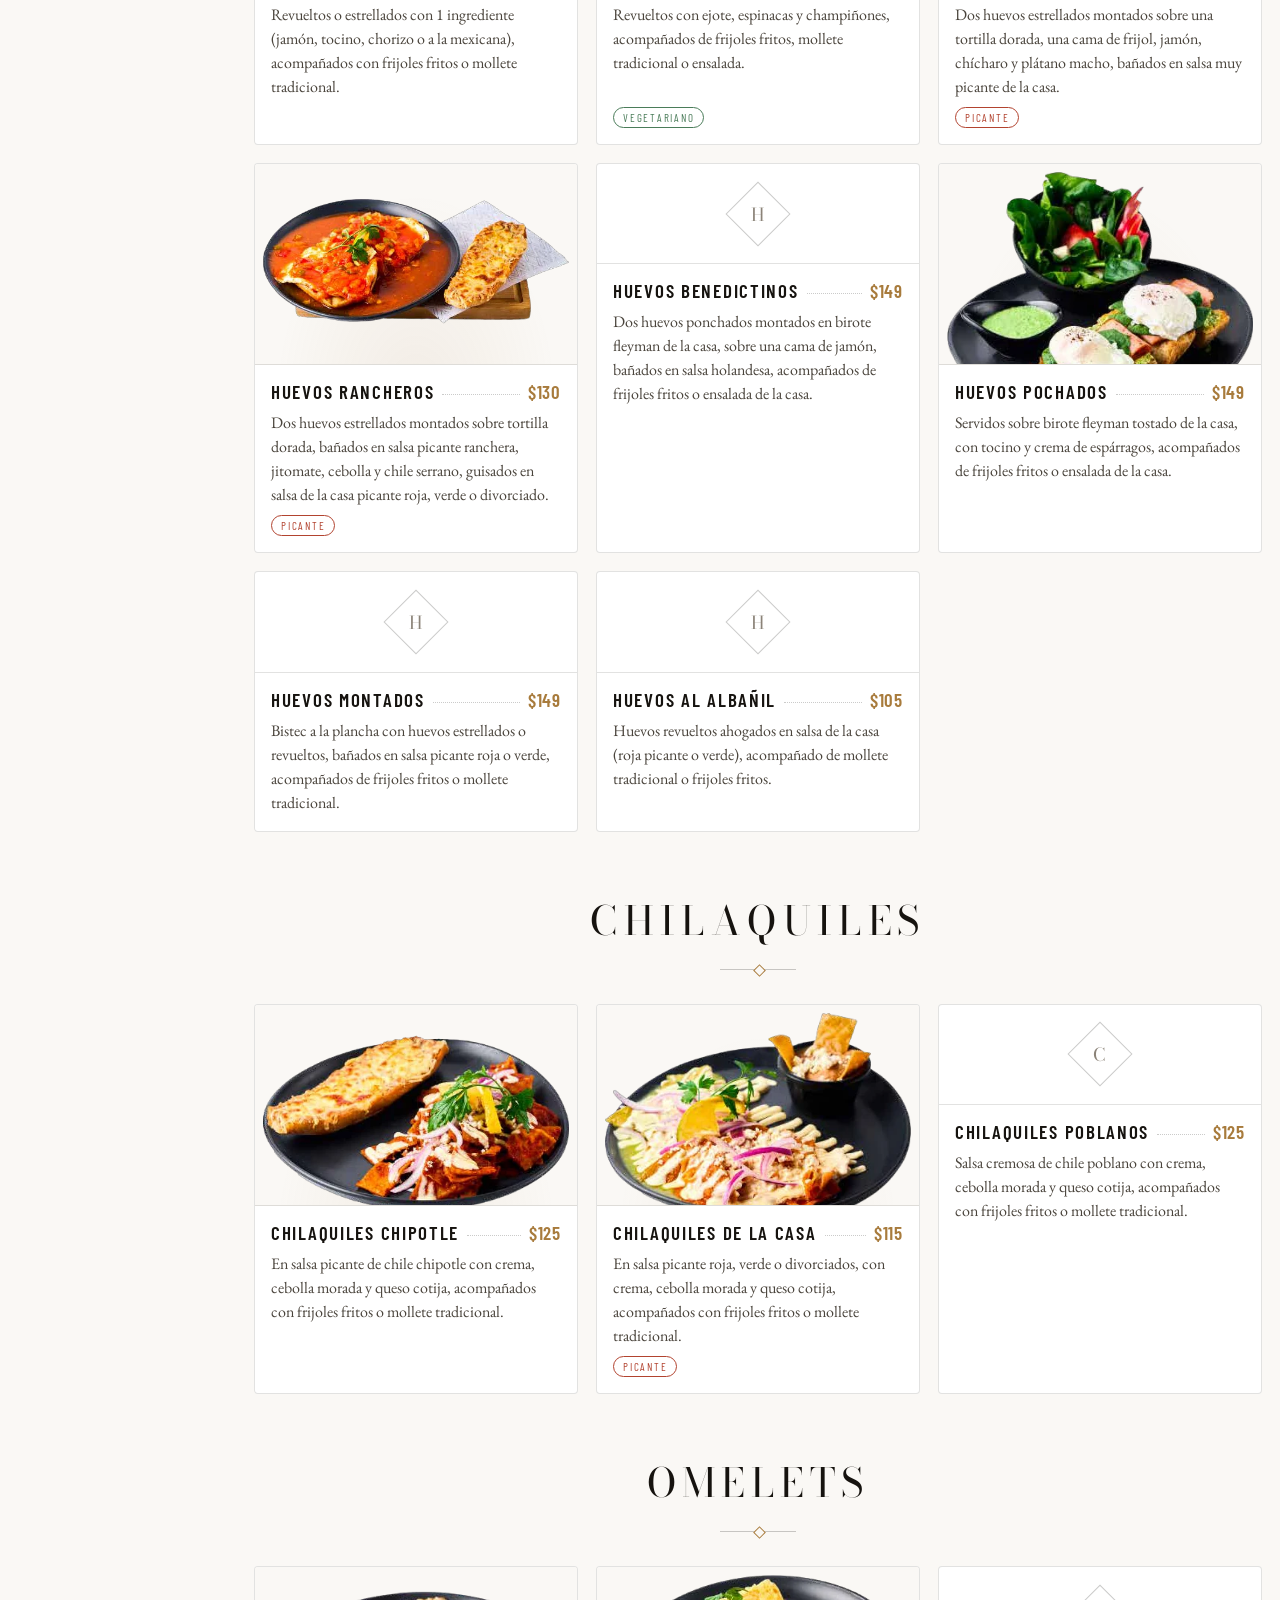
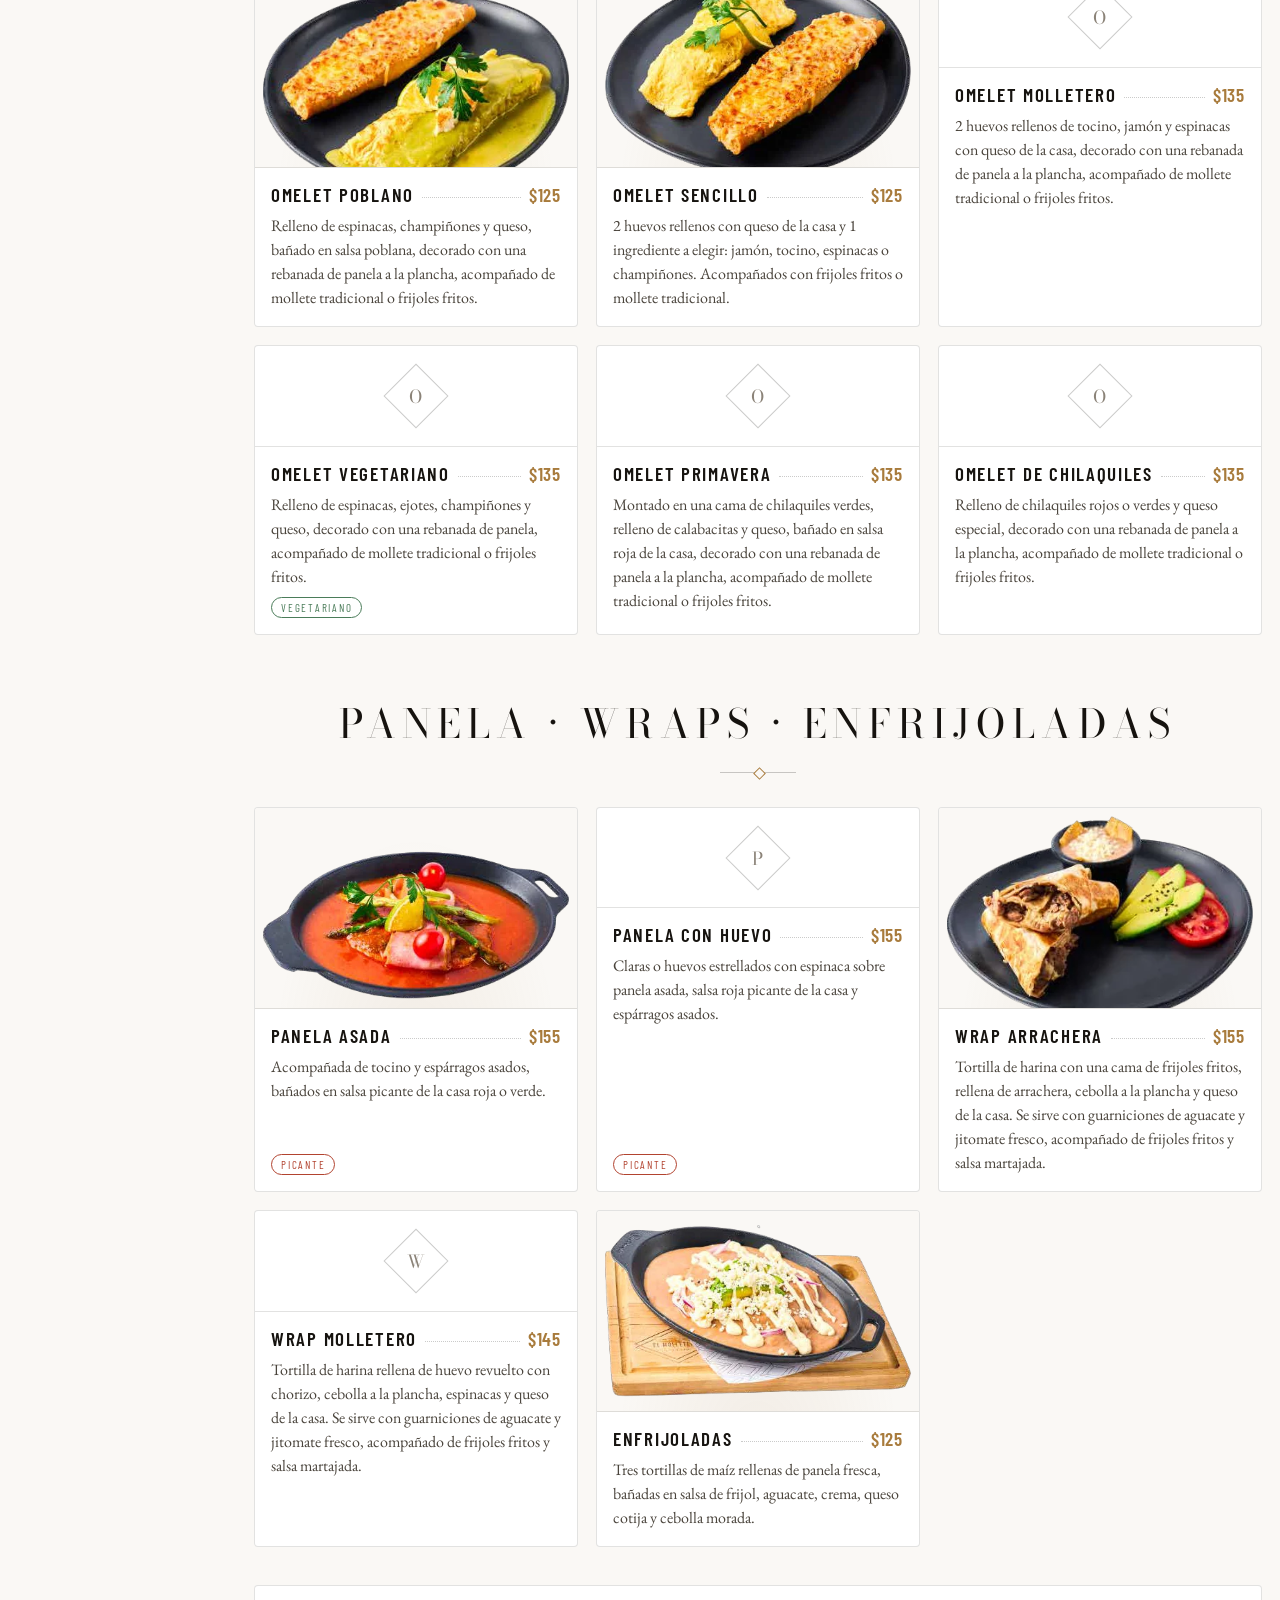
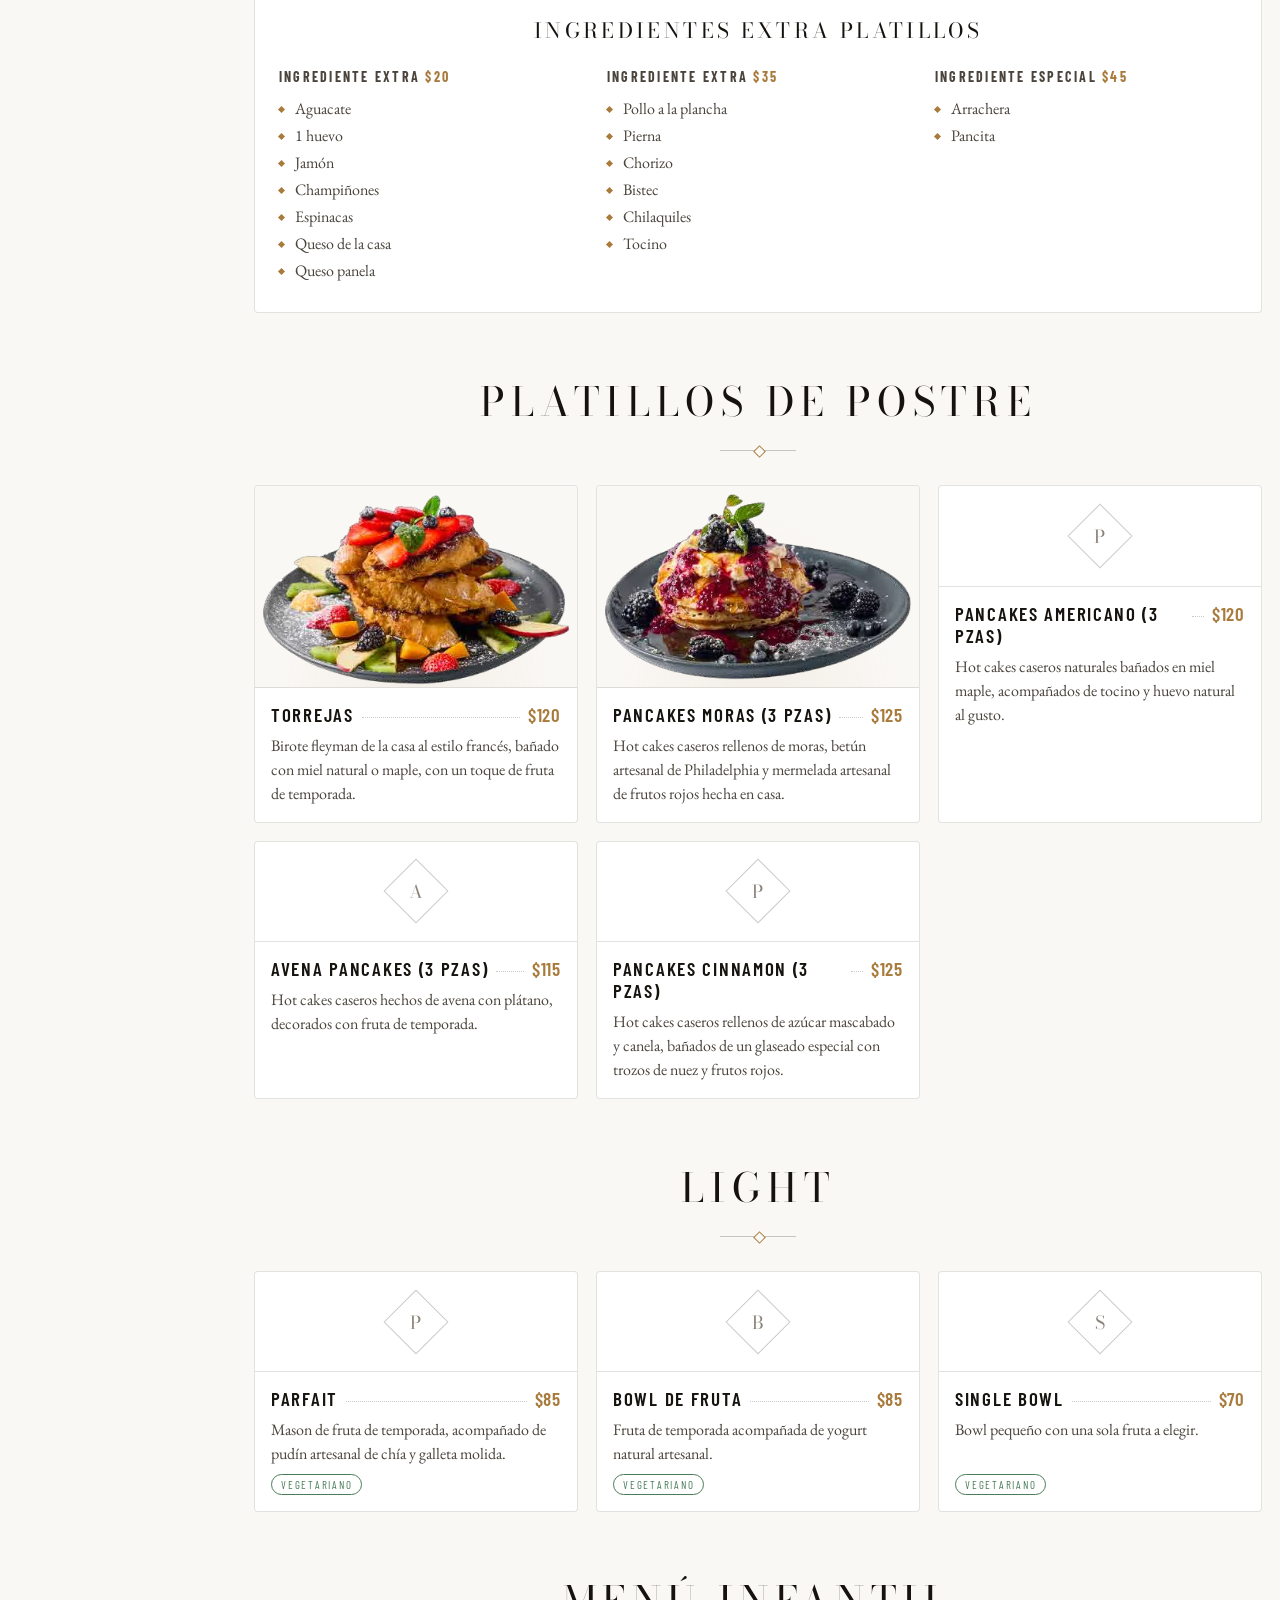
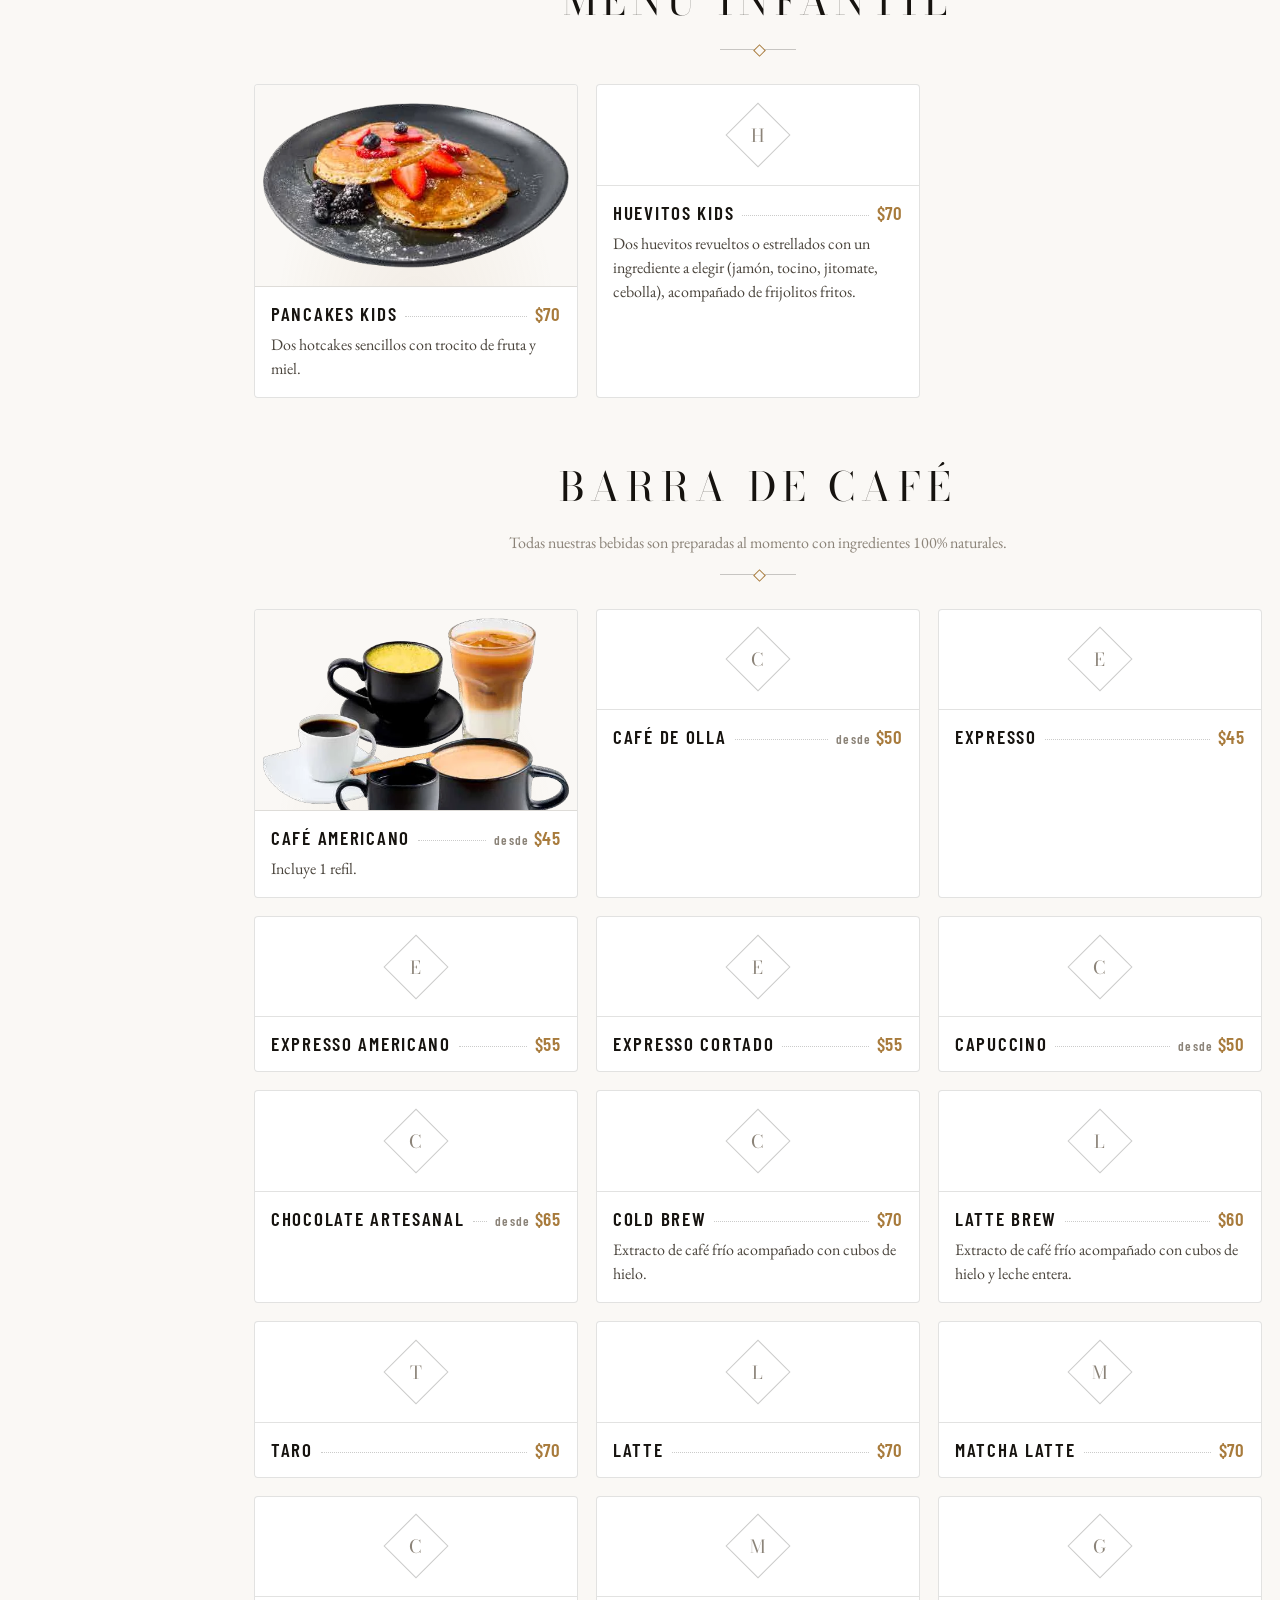
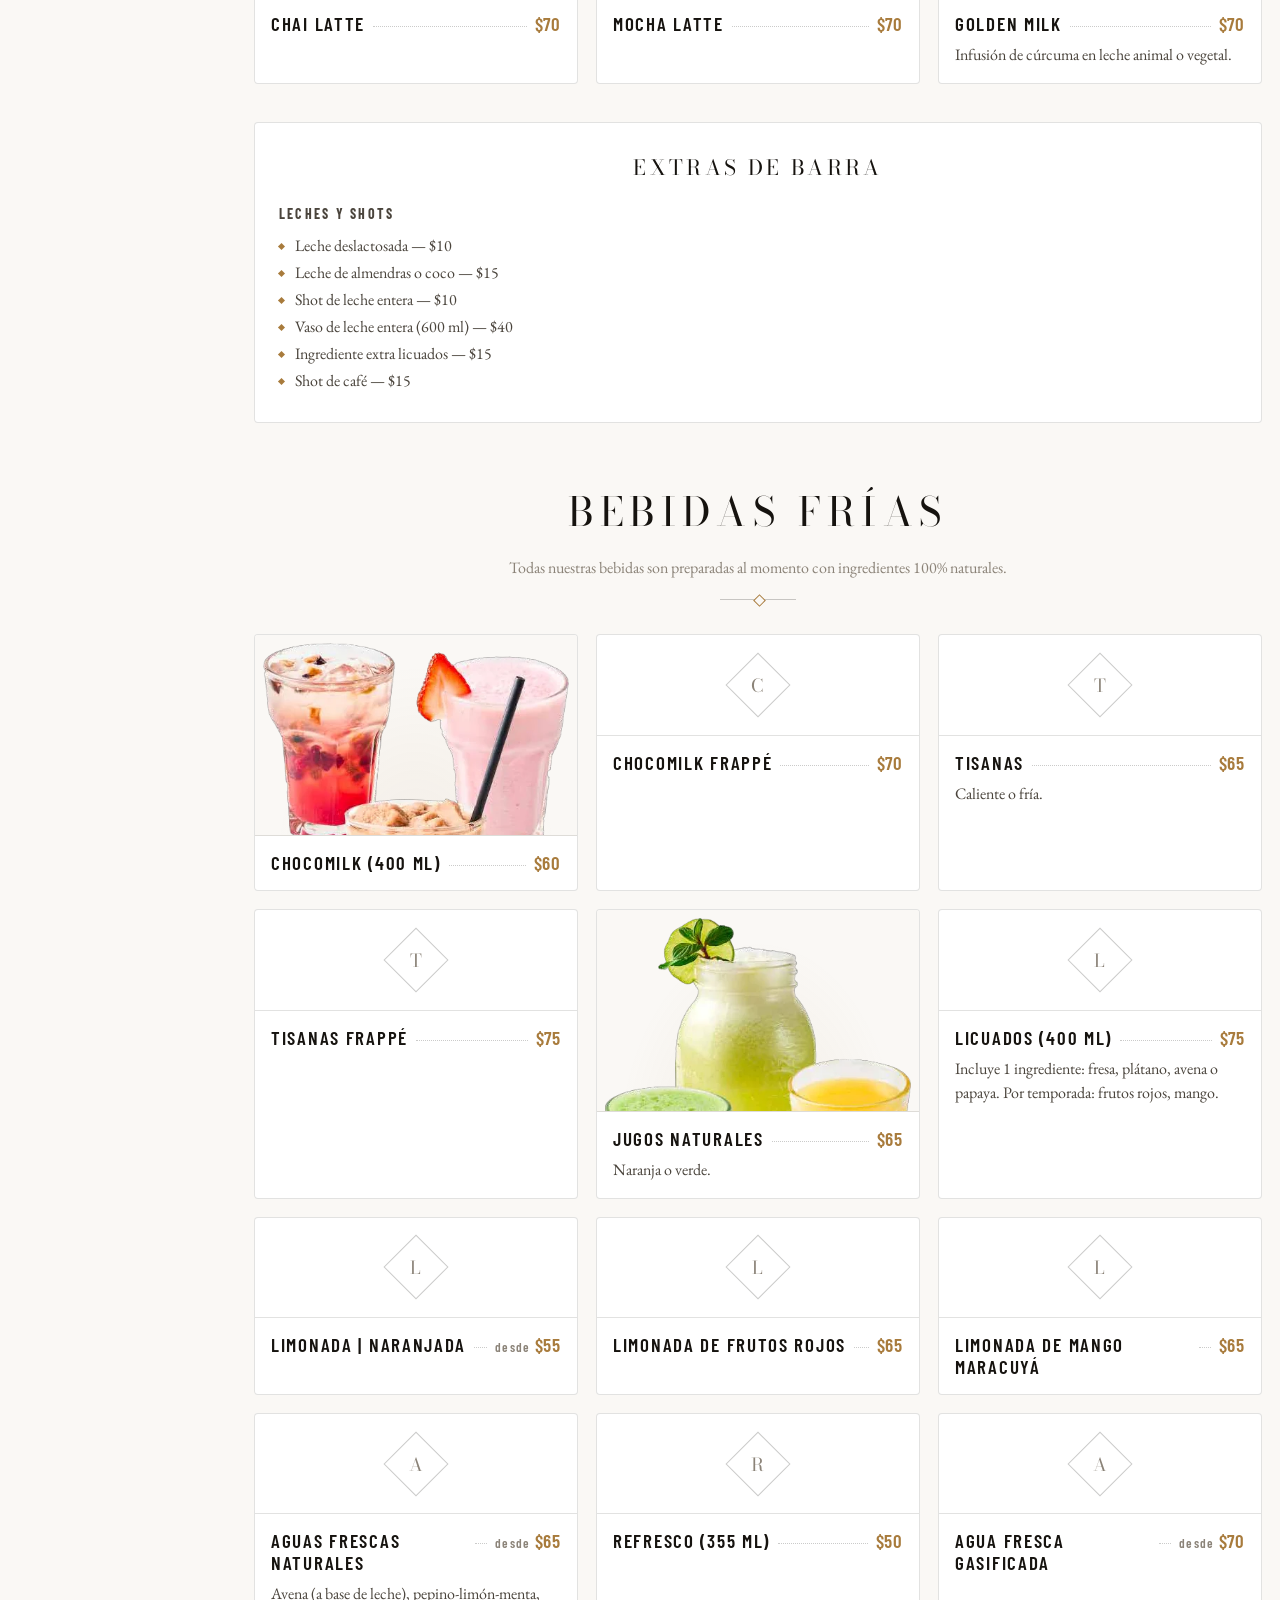
==== commit 1b4f5280: "Traducir los menús al inglés y afinar la versión móvil El Molletero: - Menú completo en español e in" ====
--- a/elmolletero/index.html
+++ b/elmolletero/index.html
@@ -32,10 +32,12 @@
     <svg viewBox="0 0 24 24" fill="none" stroke-width="2" stroke-linecap="round" aria-hidden="true">
       <circle cx="11" cy="11" r="7"/><path d="M20 20l-3.5-3.5"/>
     </svg>
-    <label for="campoBusqueda" class="oculto">Buscar en el menú</label>
+    <label for="campoBusqueda" class="oculto" data-txt="buscarEtiqueta">Buscar en el menú</label>
     <input id="campoBusqueda" type="search" placeholder="Buscar platillo" autocomplete="off">
     <button id="limpiarBusqueda" class="limpiar oculto" type="button" aria-label="Limpiar búsqueda">✕</button>
   </div>
+
+  <button id="btnIdioma" class="btn-icono btn-idioma" type="button" aria-label="Cambiar idioma">ES</button>
 
   <button id="btnTema" class="btn-icono" type="button" aria-label="Cambiar tema">
     <svg class="icono-luna" viewBox="0 0 24 24" fill="none" stroke="currentColor" stroke-width="1.6" stroke-linecap="round" stroke-linejoin="round" aria-hidden="true">
@@ -65,10 +67,10 @@
       <text x="210" y="142" text-anchor="middle" font-family="Barlow Condensed, sans-serif" font-size="14" letter-spacing="6.5" fill="currentColor" opacity=".7">DE GUADALAJARA</text>
     </svg>
 
-    <h1>Menú</h1>
-    <p>Molletes de birote fleyman tradicional de masa madre, gratinados con queso especial de la casa. <span id="heroAccion">Toca cualquier platillo para verlo en grande y sumarlo a tu pedido.</span></p>
-
-    <div class="hero-datos">
+    <h1 data-txt="menu">Menú</h1>
+    <p><span data-txt="intro">Molletes de birote fleyman tradicional de masa madre, gratinados con queso especial de la casa.</span> <span id="heroAccion">Toca cualquier platillo para verlo en grande y sumarlo a tu pedido.</span></p>
+
+    <div class="hero-datos" id="heroDatos">
       <span>Salados · Dulces</span>
       <span>Desayunos</span>
       <span>Barra de café</span>
@@ -81,8 +83,8 @@
     <div id="secciones"></div>
 
     <div id="sinResultados" class="sin-resultados oculto">
-      <b>Sin coincidencias</b>
-      Prueba con otro nombre o revisa las categorías del menú.
+      <b data-txt="sinResultadosTitulo">Sin coincidencias</b>
+      <span data-txt="sinResultadosTexto">Prueba con otro nombre o revisa las categorías del menú.</span>
     </div>
 
     <div class="avisos">
@@ -107,7 +109,13 @@
 
     <div class="sucursales" data-marca="sucursales"></div>
 
-    <p class="firma">Menú digital · El Molletero®</p>
+    <p class="firma" data-txt="firma">Menú digital · El Molletero®</p>
+
+    <a class="credito" href="https://zyncosoft.pages.dev" target="_blank"
+       rel="noopener noreferrer" title="Desarrollado por Zyncosoft">
+      <span>Desarrollado por</span>
+      <img src="assets/img/zyncosoft.png" alt="Zyncosoft" width="16" height="16" loading="lazy">
+    </a>
   </footer>
 
 </div>
@@ -115,7 +123,7 @@
 <!-- ==================================================== BARRA DE PEDIDO -->
 <div class="barra-pedido" id="barraPedido">
   <div class="resumen"><b id="piezas">0</b> <span id="palabraPiezas">productos</span> · <b id="totalBarra">$0</b></div>
-  <button id="btnVerPedido" type="button">Ver pedido</button>
+  <button id="btnVerPedido" type="button" data-txt="verPedido">Ver pedido</button>
 </div>
 
 <!-- ================================================== MODAL DE DETALLE -->
@@ -143,7 +151,7 @@
 <div class="velo" id="modalPedido" role="dialog" aria-modal="true" aria-label="Tu pedido">
   <div class="hoja">
     <div class="hoja-cab">
-      <h2>Tu pedido</h2>
+      <h2 data-txt="tuPedido">Tu pedido</h2>
       <button class="cerrar" type="button" data-cerrar aria-label="Cerrar">✕</button>
     </div>
     <div class="hoja-cuerpo">
@@ -153,17 +161,42 @@
       <button class="cerrar" type="button" data-cerrar aria-label="Cerrar">✕</button>
     </div>
     <div class="hoja-pie">
-      <div class="total"><span>Total</span><b id="totalPedido">$0</b></div>
-      <button class="btn-principal wa" id="btnWhatsapp" type="button" disabled>Enviar pedido por WhatsApp</button>
+      <div class="total"><span data-txt="total">Total</span><b id="totalPedido">$0</b></div>
+      <button class="btn-principal wa" id="btnWhatsapp" type="button" disabled data-txt="enviarWhatsapp">Enviar pedido por WhatsApp</button>
       <p class="aviso-modal">
-        <button id="btnVaciar" class="oculto" type="button" style="background:none;border:none;text-decoration:underline;color:inherit;font:inherit;padding:0;">Vaciar pedido</button>
+        <button id="btnVaciar" class="oculto" type="button" data-txt="vaciarPedido" style="background:none;border:none;text-decoration:underline;color:inherit;font:inherit;padding:0;">Vaciar pedido</button>
       </p>
       <p class="aviso-modal" data-marca="aviso"></p>
     </div>
   </div>
 </div>
 
+<!-- ============================================ PORTADA: ELEGIR IDIOMA -->
+<div class="portada oculto" id="portada">
+  <div class="portada-caja">
+    <svg class="rombo" viewBox="0 0 420 210" aria-label="El Molletero de Guadalajara">
+      <path d="M210 8 404 105 210 202 16 105Z" fill="none" stroke="currentColor" stroke-width="5"/>
+      <path d="M186 26 380 105 186 184 -8 105Z" fill="none" stroke="currentColor" stroke-width="1.6" opacity=".45" transform="translate(24 0)"/>
+      <text x="210" y="80" text-anchor="middle" font-family="Barlow Condensed, sans-serif" font-size="15" letter-spacing="4" fill="currentColor" opacity=".7">— EST. 2016 —</text>
+      <text x="210" y="118" text-anchor="middle" font-family="Barlow Condensed, sans-serif" font-weight="600" font-size="40" letter-spacing="3" fill="currentColor">EL MOLLETERO</text>
+      <text x="210" y="142" text-anchor="middle" font-family="Barlow Condensed, sans-serif" font-size="14" letter-spacing="6.5" fill="currentColor" opacity=".7">DE GUADALAJARA</text>
+    </svg>
+
+    <p class="portada-titulo">Elige tu idioma<span>Choose your language</span></p>
+
+    <div class="portada-botones">
+      <button type="button" class="portada-btn" data-idioma="es">
+        Español<small>Menú completo</small>
+      </button>
+      <button type="button" class="portada-btn" data-idioma="en">
+        English<small>Full menu</small>
+      </button>
+    </div>
+  </div>
+</div>
+
 <script src="assets/js/datos.js"></script>
+<script src="assets/js/idiomas.js"></script>
 <script src="assets/js/app.js"></script>
 </body>
 </html>
--- a/elmolletero/assets/css/estilos.css
+++ b/elmolletero/assets/css/estilos.css
@@ -136,6 +136,92 @@
 :root[data-tema="oscuro"] .icono-luna{ display:none; }
 :root:not([data-tema="oscuro"]) .icono-sol{ display:none; }
 
+.btn-idioma{
+  font-family:'Barlow Condensed', sans-serif;
+  font-size:14px; font-weight:600; letter-spacing:.12em;
+  width:auto; min-width:44px; padding:0 12px;
+  color:var(--tinta-suave);
+}
+.btn-idioma:hover{ color:var(--tinta); }
+
+/* ==================================== PORTADA: ELEGIR IDIOMA AL ENTRAR */
+.portada{
+  position:fixed; inset:0; z-index:400;
+  height:100%; height:100dvh;
+  display:grid; place-items:center;
+  padding:28px 22px;
+  background:var(--papel);
+  animation:portada-entra .4s ease both;
+}
+.portada::before{
+  content:""; position:absolute; inset:0; pointer-events:none;
+  opacity:.05;
+  background-image:url("data:image/svg+xml,%3Csvg xmlns='http://www.w3.org/2000/svg' width='160' height='80' viewBox='0 0 160 80'%3E%3Cg fill='none' stroke='%23000' stroke-width='1.3'%3E%3Cpath d='M0 40 80 0 160 40 80 80Z'/%3E%3Cpath d='M-40 40 40 0 120 40 40 80Z'/%3E%3Cpath d='M40 40 120 0 200 40 120 80Z'/%3E%3Cpath d='M20 40 80 15 140 40 80 65Z'/%3E%3C/g%3E%3C/svg%3E");
+  background-size:260px 130px;
+}
+:root[data-tema="oscuro"] .portada::before{ filter:invert(1); opacity:.07; }
+.portada.cerrando{ animation:portada-sale .35s ease both; }
+
+@keyframes portada-entra{ from{ opacity:0; } to{ opacity:1; } }
+@keyframes portada-sale{ to{ opacity:0; transform:scale(1.02); } }
+
+.portada-caja{
+  position:relative;
+  width:100%; max-width:430px;
+  text-align:center;
+}
+.portada .rombo{
+  width:270px; max-width:76vw; height:auto;
+  margin:0 auto 34px;
+  animation:portada-sube .55s .06s ease both;
+}
+.portada-titulo{
+  font-family:'Bodoni Moda', serif;
+  font-size:23px; letter-spacing:.16em; text-transform:uppercase;
+  margin:0 0 26px; line-height:1.5;
+  animation:portada-sube .55s .12s ease both;
+}
+.portada-titulo span{
+  display:block;
+  font-family:'Barlow Condensed', sans-serif;
+  font-size:14px; letter-spacing:.2em; color:var(--gris);
+  margin-top:6px;
+}
+.portada-botones{
+  display:grid; gap:12px;
+  animation:portada-sube .55s .18s ease both;
+}
+.portada-btn{
+  display:block; width:100%;
+  padding:17px 20px;
+  font-family:'Barlow Condensed', sans-serif;
+  font-size:19px; font-weight:500; letter-spacing:.2em; text-transform:uppercase;
+  color:var(--tinta);
+  background:var(--papel-2);
+  border:1px solid var(--linea-fuerte);
+  border-radius:99px;
+  transition:.2s;
+}
+.portada-btn small{
+  display:block; margin-top:3px;
+  font-family:'EB Garamond', serif;
+  font-size:14px; letter-spacing:0; text-transform:none;
+  color:var(--gris);
+}
+.portada-btn:hover, .portada-btn:active{
+  background:var(--tinta); color:var(--papel); border-color:var(--tinta);
+}
+.portada-btn:hover small, .portada-btn:active small{ color:rgba(255,255,255,.6); }
+
+@keyframes portada-sube{
+  from{ opacity:0; transform:translateY(14px); }
+  to{ opacity:1; transform:none; }
+}
+
+@media (min-width:620px){
+  .portada-botones{ grid-template-columns:1fr 1fr; gap:14px; }
+}
+
 /* ============================================== NAV DE CATEGORÍAS */
 .nav-cats{
   position:fixed; top:var(--barra); left:0; right:0; z-index:110;
@@ -579,6 +665,23 @@
   font-size:12px; letter-spacing:.2em; text-transform:uppercase; color:var(--gris);
 }
 
+/* Crédito de Zyncosoft */
+.credito{
+  display:inline-flex; align-items:center; gap:8px;
+  margin-top:14px;
+  font-family:'Barlow Condensed', sans-serif;
+  font-size:10.5px; letter-spacing:.12em; text-transform:uppercase;
+  color:var(--gris); text-decoration:none;
+  transition:color .3s;
+}
+.credito img{
+  width:16px; height:16px; object-fit:contain;
+  opacity:.6; transition:opacity .3s;
+}
+.credito:hover{ color:var(--tinta-suave); }
+.credito:hover img{ opacity:1; }
+:root[data-tema="oscuro"] .credito img{ filter:invert(1); }
+
 /* =========================================== ESCRITORIO: BARRA LATERAL */
 @media (min-width:1080px){
   body{ padding-top:var(--barra); }
